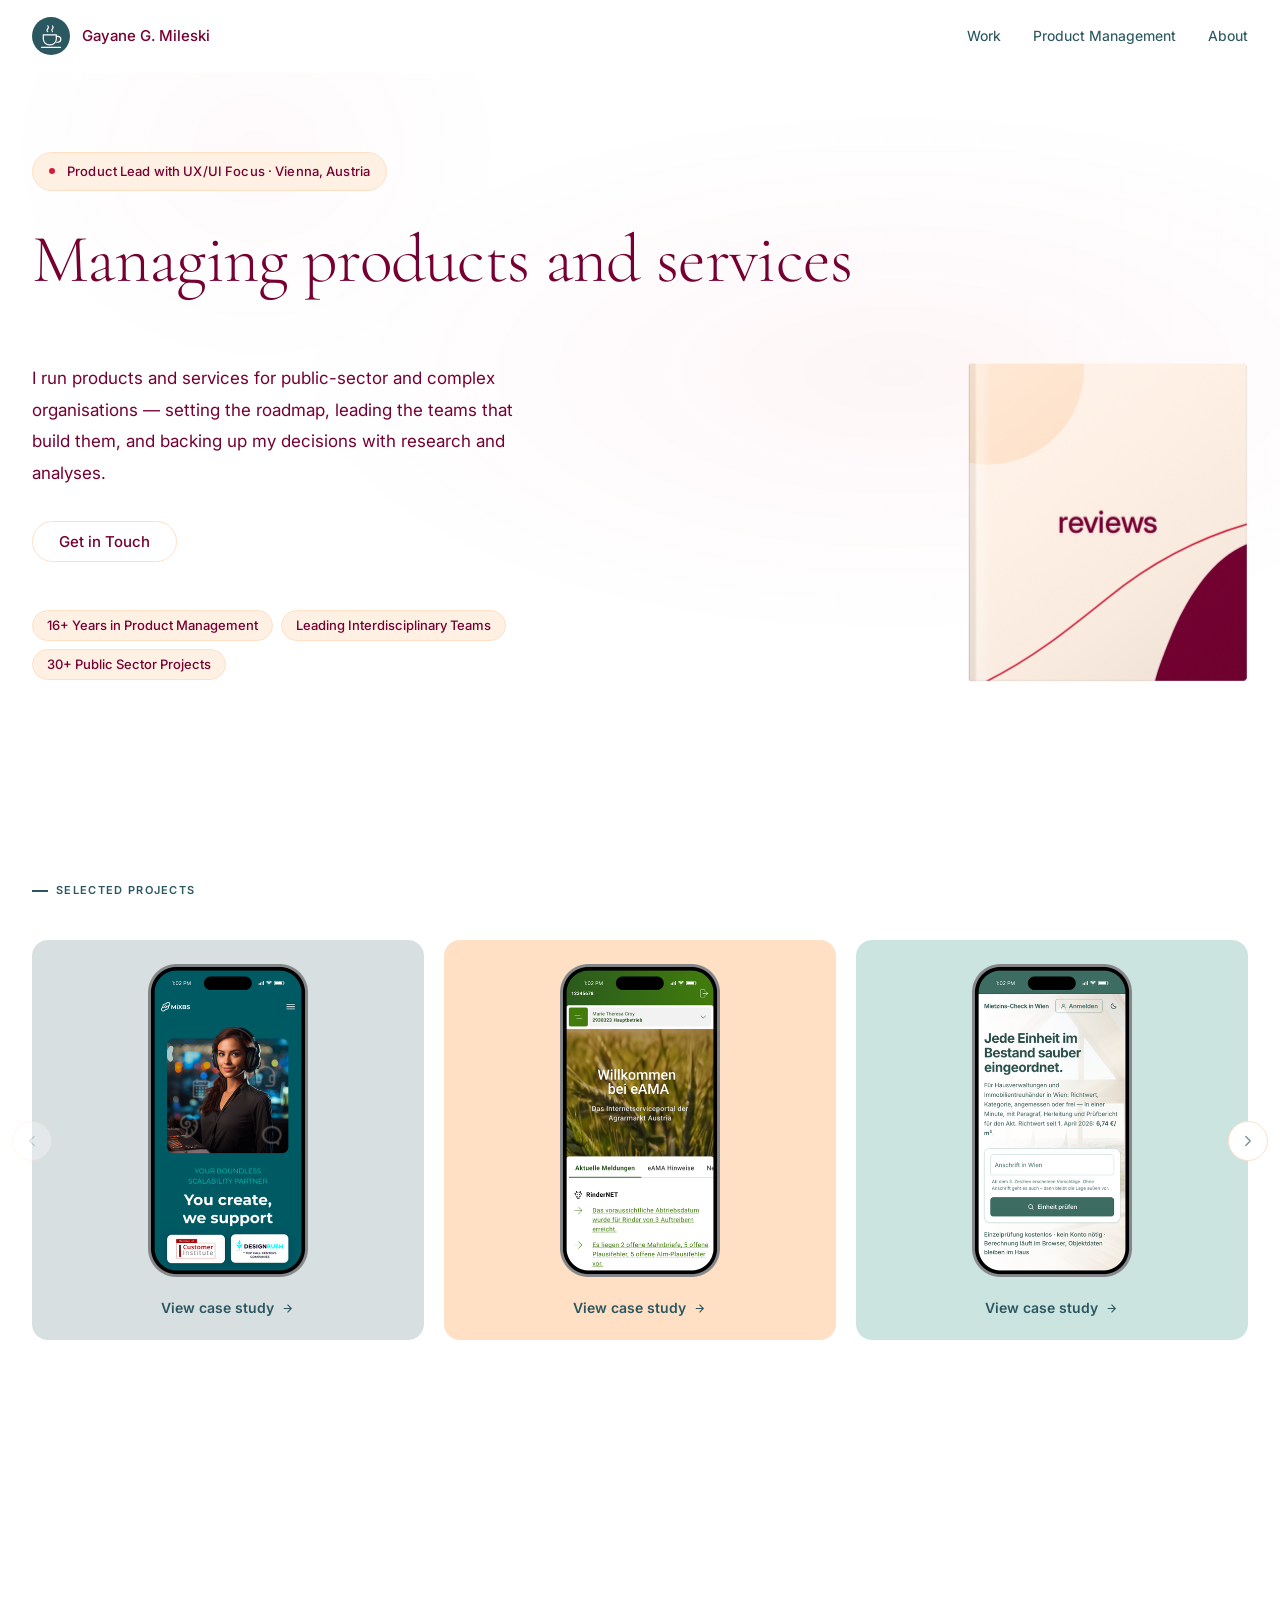
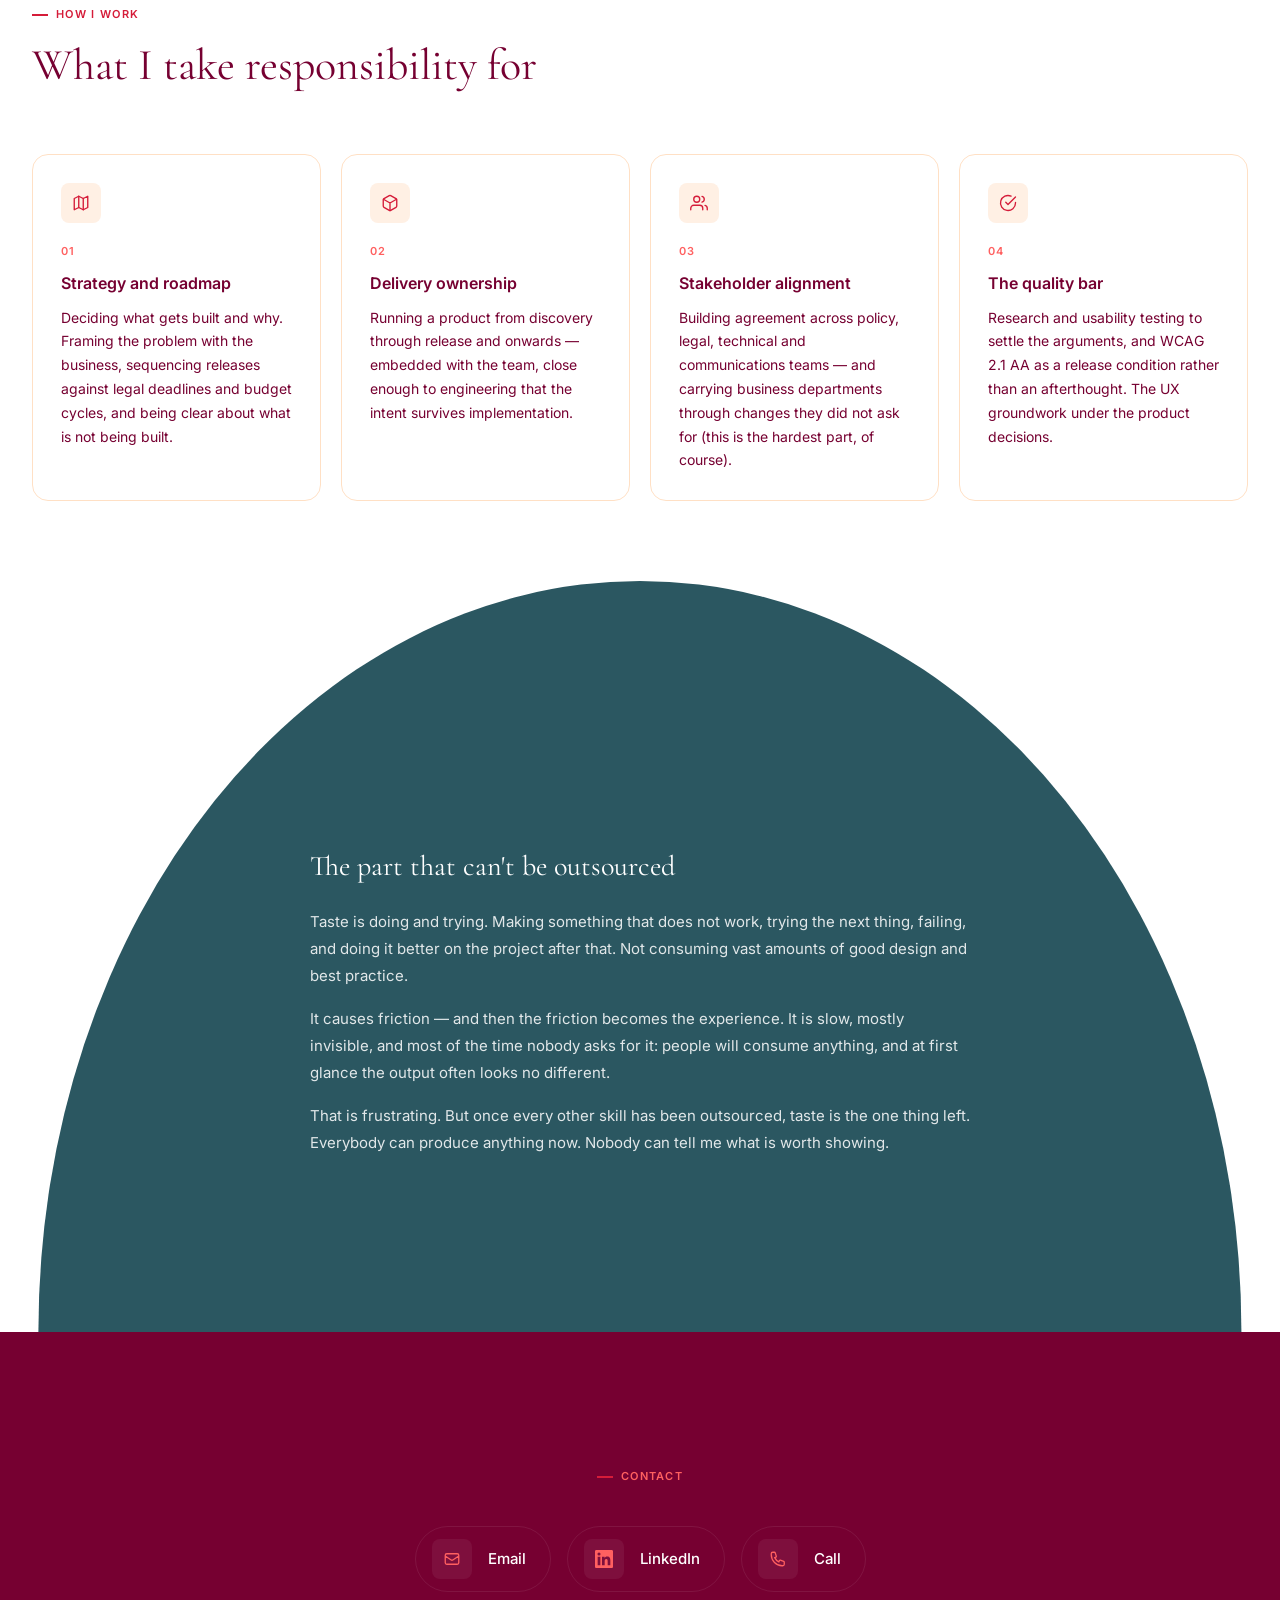
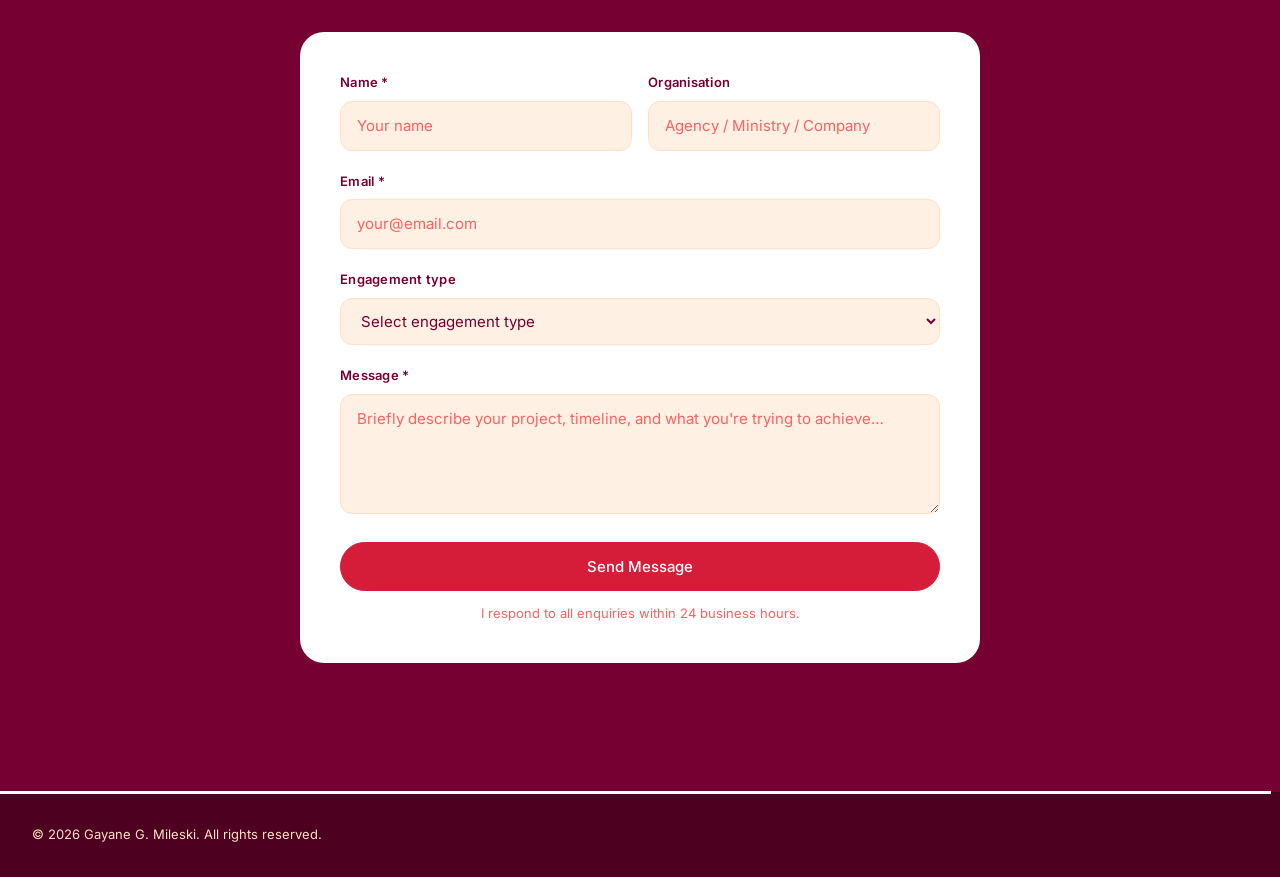
==== index.html @ 994b1739 "A dome for the coda, expansion panels on product management The teal block under the four practice c" ====
<!DOCTYPE html>
<html lang="en">
<head>
  <meta charset="UTF-8">
  <meta name="viewport" content="width=device-width, initial-scale=1.0">
  <meta name="description" content="Product Lead in Vienna — running products and services for public-sector and complex organisations, from strategy and roadmap through to release.">
  <meta name="theme-color" content="#D51C39">
  <title>Gayane G. Mileski — Product Lead</title>

  <!-- Open Graph -->
  <meta property="og:title" content="Gayane G. Mileski — Product Lead">
  <meta property="og:description" content="Leading products and services for the public sector and complex organisations — strategy, roadmap and delivery.">
  <meta property="og:type" content="website">

  <!-- Fonts -->
  <link rel="preconnect" href="https://fonts.googleapis.com">
  <link rel="preconnect" href="https://fonts.gstatic.com" crossorigin>
  <link href="https://fonts.googleapis.com/css2?family=Cormorant+Garamond:ital,wght@0,300;0,400;0,500;1,300;1,400&family=Inter:wght@300;400;500;600;700&display=swap" rel="stylesheet">

  <link rel="icon" type="image/svg+xml" href="favicon.svg">
  <link rel="stylesheet" href="css/styles.css">
</head>
<body>
  <a href="#main-content" class="skip-link">Skip to main content</a>

  <!-- =====================================================================
       NAVIGATION
  ====================================================================== -->
  <header class="site-header" id="top">
    <nav class="nav container" aria-label="Primary navigation">
      <a href="index.html" class="nav-brand" aria-label="Gayane G. Mileski — Home">
        <span class="nav-monogram" aria-hidden="true"><svg viewBox="0 0 64 64" fill="none"><circle cx="32" cy="32" r="32" fill="#2b5761"/> <g fill="none" stroke="#FFFFFF" stroke-width="2" stroke-linecap="round" stroke-linejoin="round"> <path d="M26.5 15c1.6 1.6 1.6 3.2 0 4.8s-1.6 3.2 0 4.8"/> <path d="M34.5 15c1.6 1.6 1.6 3.2 0 4.8s-1.6 3.2 0 4.8"/> <path d="M19 30h22v6.5A10.5 10.5 0 0 1 30.5 47h-1A10.5 10.5 0 0 1 19 36.5V30z"/> <path d="M41 32.5h2.5a5 5 0 0 1 0 10H41.6"/> <path d="M16 51h32"/> </g></svg></span>
        <span class="nav-name">Gayane G. Mileski</span>
      </a>

      <button class="nav-toggle" aria-expanded="false" aria-controls="nav-menu" aria-label="Open navigation">
        <span></span><span></span><span></span>
      </button>

      <ul class="nav-menu nav-menu--teal" id="nav-menu" role="list">
        <li><a href="work.html" class="nav-link">Work</a></li>
        <li><a href="product-management.html" class="nav-link">Product Management</a></li>
        <li><a href="about.html" class="nav-link">About</a></li>
      </ul>
    </nav>
  </header>

  <main id="main-content">

  <!-- =====================================================================
       HERO
  ====================================================================== -->

  <section class="hero" id="hero" aria-label="Introduction">
    <div class="container">
      <div class="hero-grid">

        <!-- Headline — spans the full width -->
        <div class="hero-head">
          <div class="hero-eyebrow" data-reveal>
            <span class="hero-eyebrow-dot" aria-hidden="true"></span>
            <span class="hero-eyebrow-text">Product Lead with UX/UI Focus<span class="hero-eyebrow-location"> · Vienna, Austria</span></span>
          </div>

          <h1 class="hero-title" data-reveal data-reveal-delay="1">
            Managing products and services
          </h1>
        </div>

        <!-- Text + chips, paired with the testimonials -->
        <div class="hero-content">
          <p class="hero-description" data-reveal data-reveal-delay="2">
            I run products and services for public-sector and complex organisations — setting the roadmap, leading the teams that build them, and backing up my decisions with research and analyses.
          </p>

          <div class="hero-actions" data-reveal data-reveal-delay="3">
            <a href="#contact" class="btn btn-outline">Get in Touch</a>
          </div>

          <div style="display:flex; flex-wrap:wrap; gap:var(--s-2); margin-top:var(--s-5);" data-reveal data-reveal-delay="4">
            <span style="padding:4px 14px; background:var(--gray-100); color:var(--gray-600); border-radius:var(--r-full); font-size:0.8125rem; font-weight:500; border:1px solid var(--gray-200);">16+ Years in Product Management</span>
            <span style="padding:4px 14px; background:var(--gray-100); color:var(--gray-600); border-radius:var(--r-full); font-size:0.8125rem; font-weight:500; border:1px solid var(--gray-200);">Leading Interdisciplinary Teams</span>
            <span style="padding:4px 14px; background:var(--gray-100); color:var(--gray-600); border-radius:var(--r-full); font-size:0.8125rem; font-weight:500; border:1px solid var(--gray-200);">30+ Public Sector Projects</span>
          </div>

        </div>

        <!-- Testimonials — framed beside the introduction -->
        <aside class="hero-quotes is-closed-front" data-reveal data-reveal-delay="3" aria-label="Client reviews" tabindex="0" role="button">
          <span class="hero-quotes-spine" aria-hidden="true"></span>
          <div class="carousel" data-carousel data-carousel-fade data-carousel-book>
            <div class="carousel-viewport">
              <div class="carousel-track">
              <figure class="hero-quote" data-carousel-label="H. Eder">
                <span class="hero-quote-head" aria-hidden="true">Reviews</span>
                <div class="hero-quote-cols">
                  <blockquote class="hero-quote-text">“The redesign of the MFA submission workflow had an immediate impact on our operations. Completion rates rose significantly and far fewer incomplete applications needed manual follow-up — freeing the team to focus on the genuinely complex cases.”</blockquote>
                  <figcaption class="hero-quote-by">
                  <span class="hero-quote-name">H. Eder</span>
                  <span class="hero-quote-org">AMA — Agrarmarkt Austria</span>
                </figcaption>
                </div>
              </figure>
              <figure class="hero-quote" data-carousel-label="T. Strehle">
                <span class="hero-quote-head" aria-hidden="true">Reviews</span>
                <div class="hero-quote-cols">
                  <blockquote class="hero-quote-text">“With your clear explanations you won over our business department remarkably quickly, diplomatically dispelling every concern and answering their questions with real competence — so the changes we had planned could then be implemented smoothly, without friction.”</blockquote>
                  <figcaption class="hero-quote-by">
                  <span class="hero-quote-name">T. Strehle</span>
                  <span class="hero-quote-org">AMA — Agrarmarkt Austria</span>
                </figcaption>
                </div>
              </figure>
              <figure class="hero-quote" data-carousel-label="F. Löscher">
                <span class="hero-quote-head" aria-hidden="true">Reviews</span>
                <div class="hero-quote-cols">
                  <blockquote class="hero-quote-text">“The redesign fundamentally changed the dynamic between our farmers and the portal. For the first time, we saw farmers completing the MFA independently who had relied on advisors for years. That's the measure we care about most.”</blockquote>
                  <figcaption class="hero-quote-by">
                  <span class="hero-quote-name">F. Löscher</span>
                  <span class="hero-quote-org">AMA — Core Services</span>
                </figcaption>
                </div>
              </figure>
              <figure class="hero-quote" data-carousel-label="D. Perner">
                <span class="hero-quote-head" aria-hidden="true">Reviews</span>
                <div class="hero-quote-cols">
                  <blockquote class="hero-quote-text">“It looks perfect. I'm thoroughly impressed by both the functionality and the intuitiveness of what was delivered — it works exactly as it should, and there is nothing at all standing in the way of going live. From my side, this is an unequivocal, wholehearted go-ahead.”</blockquote>
                  <figcaption class="hero-quote-by">
                  <span class="hero-quote-name">D. Perner</span>
                  <span class="hero-quote-org">AMA — Agrarmarkt Austria</span>
                </figcaption>
                </div>
              </figure>
              </div>
            </div>
            <div class="carousel-controls">
              <div class="carousel-dots" role="tablist" aria-label="Choose review"></div>
            </div>
          </div>
          <div class="book-cover book-cover--front" aria-hidden="true"><span class="book-cover-word">reviews</span></div>
          <div class="book-cover book-cover--back" aria-hidden="true"></div>
          <span class="book-block-edge" aria-hidden="true"></span>
        </aside>

      </div><!-- .hero-grid -->
    </div><!-- .container -->

  </section>


  <!-- =====================================================================
       SELECTED PROJECTS — the short version; the full set lives on work.html
  ====================================================================== -->
  <section class="section" id="mini-work" aria-labelledby="mini-work-heading">
    <div class="container">
      <header class="section-header" data-reveal>
        <h2 class="section-label section-label--heading" id="mini-work-heading">Selected Projects</h2>
      </header>

      <div class="proj-rail" data-proj-rail data-reveal>
        <button class="proj-nav proj-nav--prev" type="button" aria-label="Previous projects">
          <svg viewBox="0 0 24 24" fill="none" stroke="currentColor" stroke-width="1.8" stroke-linecap="round" stroke-linejoin="round" aria-hidden="true"><path d="M15 18l-6-6 6-6"/></svg>
        </button>
        <div class="proj-track" tabindex="0" role="group" aria-label="Selected projects">
          <a href="case-studies/mixbs.html" class="proj-card" style="--proj-bg:#D7DFE1;" aria-label="MiXBS — BayCX Intelligence Platform — view case study">
            <span class="proj-shot"><img src="images/projects/mixbs.png" alt="MiXBS site on a phone" loading="lazy"></span>
            <span class="proj-cta">View case study <svg width="13" height="13" fill="none" stroke="currentColor" stroke-width="2" viewBox="0 0 24 24" aria-hidden="true"><path d="M5 12h14M12 5l7 7-7 7"/></svg></span>
          </a>
          <a href="case-studies/eama.html" class="proj-card" style="--proj-bg:#FFE0C5;" aria-label="eAMA.at — Farmer Services Portal — view case study">
            <span class="proj-shot"><img src="images/projects/eama.png" alt="eAMA portal on a phone" loading="lazy"></span>
            <span class="proj-cta">View case study <svg width="13" height="13" fill="none" stroke="currentColor" stroke-width="2" viewBox="0 0 24 24" aria-hidden="true"><path d="M5 12h14M12 5l7 7-7 7"/></svg></span>
          </a>
          <a href="case-studies/wien-miete.html" class="proj-card" style="--proj-bg:#CCE4E0;" aria-label="Mietzins-Check — Every Unit, Cleanly Classified — view case study">
            <span class="proj-shot"><img src="images/projects/wien-miete.png" alt="Mietzins-Check on a phone" loading="lazy"></span>
            <span class="proj-cta">View case study <svg width="13" height="13" fill="none" stroke="currentColor" stroke-width="2" viewBox="0 0 24 24" aria-hidden="true"><path d="M5 12h14M12 5l7 7-7 7"/></svg></span>
          </a>
          <a href="case-studies/ama-foto.html" class="proj-card" style="--proj-bg:#D6DED4;" aria-label="AMA Foto App — Agricultural Documentation — view case study">
            <span class="proj-shot"><img src="images/projects/ama-foto.png" alt="AMA Foto task list on a phone" loading="lazy"></span>
            <span class="proj-cta">View case study <svg width="13" height="13" fill="none" stroke="currentColor" stroke-width="2" viewBox="0 0 24 24" aria-hidden="true"><path d="M5 12h14M12 5l7 7-7 7"/></svg></span>
          </a>
          <a href="case-studies/rindernet.html" class="proj-card" style="--proj-bg:#E3E3E3;" aria-label="Rindernet Meldeapp — Livestock Registration — view case study">
            <span class="proj-shot"><img src="images/projects/rindernet.png" alt="Rindernet herd record on a phone" loading="lazy"></span>
            <span class="proj-cta">View case study <svg width="13" height="13" fill="none" stroke="currentColor" stroke-width="2" viewBox="0 0 24 24" aria-hidden="true"><path d="M5 12h14M12 5l7 7-7 7"/></svg></span>
          </a>
        </div>
        <button class="proj-nav proj-nav--next" type="button" aria-label="More projects">
          <svg viewBox="0 0 24 24" fill="none" stroke="currentColor" stroke-width="1.8" stroke-linecap="round" stroke-linejoin="round" aria-hidden="true"><path d="M9 6l6 6-6 6"/></svg>
        </button>
      </div>



    </div>
  </section>


  <!-- =====================================================================
       PRACTICE — what the role actually covers
  ====================================================================== -->
  <section class="section" id="practice" aria-labelledby="practice-heading">
    <div class="container">
      <header class="section-header" data-reveal>
        <span class="section-label">How I Work</span>
        <h2 class="section-title" id="practice-heading">
          What I take responsibility for
        </h2>
      </header>

      <div class="expertise-grid" data-reveal data-reveal-delay="2">

        <article class="expertise-card">
          <div class="expertise-card-icon" aria-hidden="true">
            <svg width="18" height="18" fill="none" stroke="currentColor" stroke-width="1.8" stroke-linecap="round" stroke-linejoin="round" viewBox="0 0 24 24"><path d="M3 6l6-3 6 3 6-3v15l-6 3-6-3-6 3V6z"/><path d="M9 3v15M15 6v15"/></svg>
          </div>
          <div class="expertise-card-num">01</div>
          <h3 class="expertise-card-title">Strategy and roadmap</h3>
          <p class="expertise-card-desc">Deciding what gets built and why. Framing the problem with the business, sequencing releases against legal deadlines and budget cycles, and being clear about what is not being built.</p>
        </article>

        <article class="expertise-card">
          <div class="expertise-card-icon" aria-hidden="true">
            <svg width="18" height="18" fill="none" stroke="currentColor" stroke-width="1.8" stroke-linecap="round" stroke-linejoin="round" viewBox="0 0 24 24"><path d="M21 16V8a2 2 0 0 0-1-1.73l-7-4a2 2 0 0 0-2 0l-7 4A2 2 0 0 0 3 8v8a2 2 0 0 0 1 1.73l7 4a2 2 0 0 0 2 0l7-4A2 2 0 0 0 21 16z"/><path d="M3.27 6.96 12 12.01l8.73-5.05M12 22.08V12"/></svg>
          </div>
          <div class="expertise-card-num">02</div>
          <h3 class="expertise-card-title">Delivery ownership</h3>
          <p class="expertise-card-desc">Running a product from discovery through release and onwards — embedded with the team, close enough to engineering that the intent survives implementation.</p>
        </article>

        <article class="expertise-card">
          <div class="expertise-card-icon" aria-hidden="true">
            <svg width="18" height="18" fill="none" stroke="currentColor" stroke-width="1.8" stroke-linecap="round" stroke-linejoin="round" viewBox="0 0 24 24"><path d="M17 21v-2a4 4 0 0 0-4-4H5a4 4 0 0 0-4 4v2"/><circle cx="9" cy="7" r="4"/><path d="M23 21v-2a4 4 0 0 0-3-3.87M16 3.13a4 4 0 0 1 0 7.75"/></svg>
          </div>
          <div class="expertise-card-num">03</div>
          <h3 class="expertise-card-title">Stakeholder alignment</h3>
          <p class="expertise-card-desc">Building agreement across policy, legal, technical and communications teams — and carrying business departments through changes they did not ask for (this is the hardest part, of course).</p>
        </article>

        <article class="expertise-card">
          <div class="expertise-card-icon" aria-hidden="true">
            <svg width="18" height="18" fill="none" stroke="currentColor" stroke-width="1.8" stroke-linecap="round" stroke-linejoin="round" viewBox="0 0 24 24"><path d="M22 11.08V12a10 10 0 1 1-5.93-9.14"/><path d="M22 4 12 14.01l-3-3"/></svg>
          </div>
          <div class="expertise-card-num">04</div>
          <h3 class="expertise-card-title">The quality bar</h3>
          <p class="expertise-card-desc">Research and usability testing to settle the arguments, and WCAG 2.1 AA as a release condition rather than an afterthought. The UX groundwork under the product decisions.</p>
        </article>

      </div>

        <div class="practice-coda" data-reveal data-reveal-delay="3">
          <div class="practice-coda-inner">
            <h3 class="practice-coda-title">The part that can't be outsourced</h3>
            <div class="practice-coda-body">
              <p>Taste is doing and trying. Making something that does not work, trying the next thing, failing, and doing it better on the project after that. Not consuming vast amounts of good design and best practice.</p>
              <p>It causes friction — and then the friction becomes the experience. It is slow, mostly invisible, and most of the time nobody asks for it: people will consume anything, and at first glance the output often looks no different.</p>
              <p>That is frustrating. But once every other skill has been outsourced, taste is the one thing left. Everybody can produce anything now. Nobody can tell me what is worth showing.</p>
            </div>
          </div>
        </div>
    </div>
  </section>


  <!-- =====================================================================
       CONTACT
  ====================================================================== -->
  <section class="section section--dark" id="contact" aria-label="Contact">
    <div class="container">
      <div class="contact-stack">

        <div class="contact-info contact-info--centered" data-reveal>
          <span class="section-label" style="color:var(--teal-400);">Contact</span>
          <nav class="contact-links" aria-label="Contact links">
            <a href="mailto:gayane.mileski@gmail.com" class="contact-link-item">
              <span class="contact-link-icon" aria-hidden="true">
                <svg width="18" height="18" fill="none" stroke="currentColor" stroke-width="1.75" viewBox="0 0 24 24"><path d="M3 8l7.89 5.26a2 2 0 002.22 0L21 8M5 19h14a2 2 0 002-2V7a2 2 0 00-2-2H5a2 2 0 00-2 2v10a2 2 0 002 2z"/></svg>
              </span>
              <span class="contact-link-text"><span class="contact-link-value">Email</span></span>
            </a>
            <a href="https://www.linkedin.com/in/gayane-g-mileski/" class="contact-link-item" target="_blank" rel="noopener noreferrer">
              <span class="contact-link-icon" aria-hidden="true">
                <svg width="18" height="18" fill="currentColor" viewBox="0 0 24 24"><path d="M20.447 20.452h-3.554v-5.569c0-1.328-.027-3.037-1.852-3.037-1.853 0-2.136 1.445-2.136 2.939v5.667H9.351V9h3.414v1.561h.046c.477-.9 1.637-1.85 3.37-1.85 3.601 0 4.267 2.37 4.267 5.455v6.286zM5.337 7.433a2.062 2.062 0 01-2.063-2.065 2.064 2.064 0 112.063 2.065zm1.782 13.019H3.555V9h3.564v11.452zM22.225 0H1.771C.792 0 0 .774 0 1.729v20.542C0 23.227.792 24 1.771 24h20.451C23.2 24 24 23.227 24 22.271V1.729C24 .774 23.2 0 22.222 0h.003z"/></svg>
              </span>
              <span class="contact-link-text"><span class="contact-link-value">LinkedIn</span></span>
            </a>
            <a href="tel:+436602308530" class="contact-link-item">
              <span class="contact-link-icon" aria-hidden="true">
                <svg width="18" height="18" fill="none" stroke="currentColor" stroke-width="1.75" viewBox="0 0 24 24"><path d="M3 5a2 2 0 012-2h2.28a1 1 0 01.948.684l1.498 4.493a1 1 0 01-.502 1.21l-1.598.8a11.042 11.042 0 005.516 5.516l.8-1.598a1 1 0 011.21-.502l4.493 1.498a1 1 0 01.684.949V19a2 2 0 01-2 2h-1C9.716 21 3 14.284 3 6V5z"/></svg>
              </span>
              <span class="contact-link-text"><span class="contact-link-value">Call</span></span>
            </a>
          </nav>
        </div>

        <div class="contact-form-card" data-reveal data-reveal-delay="2">
          <form id="contact-form" novalidate aria-label="Contact form">
            <div class="form-row">
              <div class="form-group">
                <label class="form-label" for="form-name">Name <span aria-hidden="true">*</span></label>
                <input class="form-input" type="text" id="form-name" name="name" required autocomplete="name" placeholder="Your name">
              </div>
              <div class="form-group">
                <label class="form-label" for="form-org">Organisation</label>
                <input class="form-input" type="text" id="form-org" name="organisation" autocomplete="organization" placeholder="Agency / Ministry / Company">
              </div>
            </div>
            <div class="form-group">
              <label class="form-label" for="form-email">Email <span aria-hidden="true">*</span></label>
              <input class="form-input" type="email" id="form-email" name="email" required autocomplete="email" placeholder="your@email.com">
            </div>
            <div class="form-group">
              <label class="form-label" for="form-type">Engagement type</label>
              <select class="form-select" id="form-type" name="type">
                <option value="">Select engagement type</option>
                <option value="strategy">Product strategy &amp; roadmap</option>
                <option value="embedded">Interim / embedded product leadership</option>
                <option value="discovery">Discovery &amp; product definition</option>
                <option value="audit">UX / accessibility audit</option>
                <option value="system">Design system build</option>
                <option value="other">Other</option>
              </select>
            </div>
            <div class="form-group">
              <label class="form-label" for="form-message">Message <span aria-hidden="true">*</span></label>
              <textarea class="form-textarea" id="form-message" name="message" required placeholder="Briefly describe your project, timeline, and what you're trying to achieve…"></textarea>
            </div>
            <button type="submit" class="btn btn-teal" style="width:100%; justify-content:center; padding:1rem;">
              Send Message
            </button>
            <p class="form-note">I respond to all enquiries within 24 business hours.</p>
          </form>
          <div class="form-success" hidden style="text-align:center; padding: var(--s-10);">
            <div style="width:56px; height:56px; background:var(--teal-50); border-radius:50%; display:flex; align-items:center; justify-content:center; margin:0 auto var(--s-5);">
              <svg width="24" height="24" fill="none" stroke="var(--teal-700)" stroke-width="2" viewBox="0 0 24 24"><path d="M9 12l2 2 4-4m6 2a9 9 0 11-18 0 9 9 0 0118 0z"/></svg>
            </div>
            <h3 style="font-size:1.125rem; font-weight:600; color:var(--gray-900); margin-bottom:var(--s-3);">Message received</h3>
            <p style="font-size:0.9375rem; color:var(--gray-500);">Thank you for reaching out. I'll be in touch within 24 hours.</p>
          </div>
        </div>

      </div>
    </div>
  </section>


  </main><!-- #main-content -->


  <!-- =====================================================================
       FOOTER
  ====================================================================== -->
  <footer class="footer" role="contentinfo">
    <div class="container">

      <div class="footer-bottom">
        <p class="footer-copyright">© 2026 Gayane G. Mileski. All rights reserved.</p>
      </div>
    </div>
  </footer>

  <script src="js/main.js" defer></script>
</body>
</html>
---- css/styles.css ----
/* ==========================================================================
   PORTFOLIO — Senior UX/UI Design Lead
   Swiss-inspired editorial layout, government & enterprise sector
   ========================================================================== */

/* ==========================================================================
   1. CUSTOM PROPERTIES
   ========================================================================== */
:root {
  /* Colors */
  --white:     #FFFFFF;
  /* Brand palette (warm): cream → peach → coral → crimson → burgundy */
  --gray-50:   #FFF0E4;
  --gray-100:  #FFF0E4;
  --gray-200:  #FFE0C5;
  --gray-300:  #FFE0C5;
  --gray-400:  #FF6060;
  --gray-500:  #760031;
  --gray-600:  #760031;
  --gray-700:  #760031;
  --gray-800:  #760031;
  --gray-900:  #760031;

  --teal-50:   #FFF0E4;
  --teal-100:  #FFE0C5;
  --teal-300:  #FF6060;
  --teal-400:  #FF6060;
  --teal-500:  #D51C39;
  --teal-600:  #D51C39;
  --teal-700:  #D51C39;
  --teal-800:  #760031;
  --teal-900:  #760031;

  /* Semantic */
  --color-primary:    var(--gray-900);
  --color-accent:     var(--teal-700);
  --color-accent-mid: var(--teal-600);
  --color-text:       var(--gray-800);
  --color-muted:      var(--gray-500);
  --color-border:     var(--gray-200);
  --color-bg:         var(--white);
  --color-bg-alt:     var(--gray-50);

  /* Typography */
  --font-display: 'Cormorant Garamond', 'Georgia', serif;
  --font-body:    'Inter', -apple-system, BlinkMacSystemFont, 'Segoe UI', Helvetica, Arial, sans-serif;

  /* Spacing scale (4px base) */
  --s-1:  0.25rem;
  --s-2:  0.5rem;
  --s-3:  0.75rem;
  --s-4:  1rem;
  --s-5:  1.25rem;
  --s-6:  1.5rem;
  --s-7:  1.75rem;
  --s-8:  2rem;
  --s-10: 2.5rem;
  --s-12: 3rem;
  --s-16: 4rem;
  --s-20: 5rem;
  --s-24: 6rem;
  --s-32: 8rem;

  /* Layout */
  --container-max:     1280px;
  --container-pad:     2rem;
  --nav-height:        72px;

  /* Radius */
  --r-sm:  4px;
  --r-md:  8px;
  --r-lg:  12px;
  --r-xl:  16px;
  --r-2xl: 24px;
  --r-full: 9999px;

  /* Transitions */
  --t-fast:  150ms cubic-bezier(0.4, 0, 0.2, 1);
  --t-base:  250ms cubic-bezier(0.4, 0, 0.2, 1);
  --t-slow:  400ms cubic-bezier(0.4, 0, 0.2, 1);

  /* Shadows */
  --shadow-sm:  0 1px 2px 0 rgba(0,0,0,0.05);
  --shadow-md:  0 4px 16px 0 rgba(0,0,0,0.08);
  --shadow-lg:  0 12px 40px 0 rgba(0,0,0,0.12);
  --shadow-xl:  0 24px 64px 0 rgba(0,0,0,0.14);
}

/* Inside dark (burgundy) containers, muted-text tokens resolve to a
   light tint so secondary text stays legible on the dark background. */
.footer,
.contact-info,
.cs-section--dark,
.cs-hero {
  --gray-400: #FFE0C5;
  --gray-500: #FFE0C5;
  --gray-600: #FFE0C5;
}

/* The Product Management, About and Experience sections share a teal accent
   theme: a white background with the teal-family and dark-neutral tokens
   remapped in scope, so labels, headings, icons, tags, timeline markers and
   card numbers all resolve to teal without touching the global brand palette.
   (The task panel itself uses a deeper #2b5761 slate, set on its own classes.) */
#product-management,
#about,
#experience {
  background: var(--white);
  /* warm neutrals → teal-leaning neutrals (headings, body, borders, tints) */
  --gray-50:  #FFFFFF;
  --gray-100: #D7EEEA;
  --gray-200: #C2E5DF;
  --gray-400: #0D9488;
  --gray-500: #0F766E;
  --gray-600: #0F766E;
  --gray-700: #134E48;
  --gray-800: #134E48;
  --gray-900: #134E48;
  /* teal accents */
  --teal-50:  #E6F5F2;
  --teal-100: #D7EEEA;
  --teal-300: #2DD4BF;
  --teal-400: #2DD4BF;
  --teal-500: #0D9488;
  --teal-600: #0D9488;
  --teal-700: #0F766E;
  --teal-800: #134E48;
  --teal-900: #134E48;
  /* semantic tokens re-resolve in scope (they were substituted to the warm
     palette at :root, so the raw-token overrides above don't reach them) */
  --color-primary:    var(--gray-900);
  --color-accent:     var(--teal-700);
  --color-accent-mid: var(--teal-600);
  --color-text:       var(--gray-800);
  --color-muted:      var(--gray-500);
  --color-border:     var(--gray-200);
}

/* ==========================================================================
   2. RESET & BASE
   ========================================================================== */
*, *::before, *::after {
  box-sizing: border-box;
  margin: 0;
  padding: 0;
}

html {
  scroll-behavior: smooth;
  -webkit-text-size-adjust: 100%;
  text-rendering: optimizeLegibility;
}

body {
  font-family: var(--font-body);
  font-size: 1rem;
  line-height: 1.6;
  color: var(--color-text);
  background: var(--color-bg);
  -webkit-font-smoothing: antialiased;
  -moz-osx-font-smoothing: grayscale;
  overflow-x: hidden;
}

img, svg, video, picture { max-width: 100%; height: auto; display: block; }
a { color: inherit; text-decoration: none; }
ul, ol { list-style: none; }
button { cursor: pointer; border: none; background: none; font: inherit; }
input, textarea, select { font: inherit; }

:focus-visible {
  outline: 2px solid var(--color-accent);
  outline-offset: 3px;
  border-radius: var(--r-sm);
}

.skip-link {
  position: absolute;
  top: -100%;
  left: 1rem;
  z-index: 9999;
  padding: 0.5rem 1.25rem;
  background: var(--teal-800);
  color: var(--white);
  border-radius: var(--r-md);
  font-weight: 600;
  font-size: 0.875rem;
  transition: top var(--t-fast);
}
.skip-link:focus { top: 1rem; }

/* Floating "back to top" button (injected by main.js on every page) */
.to-top {
  position: fixed;
  bottom: clamp(16px, 3vw, 28px);
  right: clamp(16px, 3vw, 28px);
  z-index: 300;
  width: 48px;
  height: 48px;
  border-radius: 50%;
  display: grid;
  place-items: center;
  background: var(--gray-900);
  color: var(--white);
  box-shadow: 0 8px 24px -6px rgba(0,0,0,0.35);
  cursor: pointer;
  opacity: 0;
  transform: translateY(12px);
  pointer-events: none;
  transition: opacity var(--t-base), transform var(--t-base), box-shadow var(--t-base);
}
.to-top.visible { opacity: 1; transform: translateY(0); pointer-events: auto; }
.to-top:hover { transform: translateY(-2px); box-shadow: 0 12px 30px -6px rgba(0,0,0,0.45); }
.to-top svg { width: 20px; height: 20px; }
@media (prefers-reduced-motion: reduce) {
  .to-top { transition: opacity var(--t-base); transform: none; }
  .to-top.visible { transform: none; }
  .to-top:hover { transform: none; }
}

/* ==========================================================================
   3. LAYOUT
   ========================================================================== */
.container {
  max-width: var(--container-max);
  margin-inline: auto;
  padding-inline: var(--container-pad);
}

.section {
  padding-block: var(--s-32);
}

.section--dark {
  background: var(--gray-900);
  color: var(--white);
}

.section--tinted {
  background: var(--white);
}

.section--teal-edge {
  background: var(--white);
  position: relative;
}
.section--teal-edge::before {
  content: '';
  position: absolute;
  top: 0; left: 0; right: 0;
  height: 3px;
  background: linear-gradient(90deg, var(--teal-600), var(--teal-400));
}

/* Section header block */
.section-header {
  margin-bottom: var(--s-16);
}

.section-header--centered {
  text-align: center;
  max-width: 760px;
  margin-inline: auto;
  margin-bottom: var(--s-16);
}

.section-label {
  display: inline-flex;
  align-items: center;
  gap: var(--s-2);
  font-size: 0.6875rem;
  font-weight: 600;
  letter-spacing: 0.12em;
  text-transform: uppercase;
  color: var(--color-accent);
  margin-bottom: var(--s-4);
}
.section-label::before {
  content: '';
  display: block;
  width: 16px;
  height: 1.5px;
  background: var(--color-accent);
}

.section-title {
  font-family: var(--font-display);
  font-size: clamp(2rem, 3.5vw, 2.75rem);
  font-weight: 400;
  line-height: 1.15;
  color: var(--gray-900);
  margin-bottom: var(--s-5);
}
.section-title em {
  font-style: italic;
  color: var(--teal-700);
}
.section--dark .section-title { color: var(--white); }
.section--dark .section-title em { color: var(--teal-300); }

.section-description {
  font-size: 1.0625rem;
  line-height: 1.8;
  color: var(--color-muted);
  max-width: 600px;
}
.section--dark .section-description { color: var(--gray-400); }
/* a display-italic standfirst, matching the emphasis inside a section title */
.section-description--display {
  font-family: var(--font-display);
  font-size: clamp(1.5rem, 2.4vw, 2rem);
  font-style: italic;
  font-weight: 400;
  line-height: 1.2;
  color: var(--teal-700);
}

/* ==========================================================================
   4. NAVIGATION
   ========================================================================== */
.site-header {
  position: fixed;
  inset: 0 0 auto 0;
  z-index: 200;
  background: rgba(255, 255, 255, 0.96);
  backdrop-filter: blur(16px);
  -webkit-backdrop-filter: blur(16px);
  border-bottom: 1px solid transparent;
  transition: border-color var(--t-base), box-shadow var(--t-base);
}

.site-header.is-scrolled {
  border-bottom-color: var(--gray-200);
  box-shadow: 0 1px 0 var(--gray-100), 0 4px 16px rgba(0,0,0,0.04);
}

.nav {
  display: flex;
  align-items: center;
  justify-content: space-between;
  height: var(--nav-height);
  gap: var(--s-8);
}

.nav-brand {
  display: flex;
  align-items: center;
  gap: var(--s-3);
  flex-shrink: 0;
  text-decoration: none;
}

.nav-monogram {
  width: 38px;
  height: 38px;
  background: var(--gray-900);
  color: var(--white);
  display: grid;
  place-items: center;
  font-size: 0.8125rem;
  font-weight: 700;
  letter-spacing: 0.08em;
  border-radius: var(--r-sm);
  transition: background var(--t-fast);
}
.nav-brand:hover .nav-monogram { background: var(--teal-700); }

.nav-name {
  font-size: 0.9375rem;
  font-weight: 500;
  color: var(--gray-900);
}

.nav-menu {
  display: flex;
  align-items: center;
  gap: var(--s-8);
}

.nav-link {
  font-size: 0.875rem;
  font-weight: 450;
  color: var(--gray-600);
  position: relative;
  padding-bottom: 2px;
  transition: color var(--t-fast);
}
.nav-link::after {
  content: '';
  position: absolute;
  bottom: -2px; left: 0; right: 0;
  height: 1.5px;
  background: var(--teal-600);
  transform: scaleX(0);
  transform-origin: left;
  transition: transform var(--t-base);
}
.nav-link:hover { color: var(--gray-900); }
.nav-link:hover::after,
.nav-link.active::after { transform: scaleX(1); }
.nav-link.active { color: var(--gray-900); }

.nav-cta {
  padding: 0.5rem 1.25rem;
  background: var(--gray-900);
  color: var(--white);
  border-radius: var(--r-full);
  font-size: 0.875rem;
  font-weight: 500;
  transition: background var(--t-fast);
}
.nav-cta:hover { background: var(--teal-700); color: var(--white); }
.nav-cta::after { display: none; }

/* Icon buttons in the nav (contact = mail, linkedin) */
.nav-icon { display: grid; place-items: center; width: 40px; height: 40px; padding: 0; border-radius: 50%; }
.nav-icon svg { width: 20px; height: 20px; display: block; }
.nav-cta.nav-icon { background: var(--gray-900); color: var(--white); }
.nav-cta.nav-icon:hover { background: var(--teal-700); }
.nav-social { color: var(--gray-600); transition: color var(--t-fast), background var(--t-fast); }
.nav-social svg { width: 22px; height: 22px; }
.nav-social::after { display: none; }
.nav-social:hover { color: var(--gray-900); background: var(--gray-100); }

/* Homepage header — teal links (Work, About, LinkedIn, Contact) */
.nav-menu--teal .nav-link { color: #2b5761; }
.nav-menu--teal .nav-link:hover,
.nav-menu--teal .nav-link.active { color: #1d3d45; }
.nav-menu--teal .nav-link::after { background: #2b5761; }
.nav-menu--teal .nav-social { color: #2b5761; }
.nav-menu--teal .nav-social:hover { color: #1d3d45; background: #e3eef0; }
.nav-menu--teal .nav-cta.nav-icon { background: #2b5761; }
.nav-menu--teal .nav-cta.nav-icon:hover { background: #1d3d45; }

.nav-toggle {
  display: none;
  flex-direction: column;
  justify-content: center;
  gap: 5px;
  width: 36px;
  height: 36px;
  padding: 4px;
}
.nav-toggle span {
  display: block;
  width: 100%;
  height: 1.5px;
  background: var(--gray-900);
  transition: transform var(--t-base), opacity var(--t-base);
}
.nav-toggle[aria-expanded="true"] span:nth-child(1) { transform: translateY(6.5px) rotate(45deg); }
.nav-toggle[aria-expanded="true"] span:nth-child(2) { opacity: 0; transform: scaleX(0); }
.nav-toggle[aria-expanded="true"] span:nth-child(3) { transform: translateY(-6.5px) rotate(-45deg); }

/* ==========================================================================
   5. BUTTONS
   ========================================================================== */
.btn {
  display: inline-flex;
  align-items: center;
  gap: var(--s-2);
  padding: 0.75rem 1.625rem;
  font-size: 0.9375rem;
  font-weight: 500;
  line-height: 1;
  border-radius: var(--r-full);
  border: 1.5px solid transparent;
  transition: background var(--t-base), border-color var(--t-base), color var(--t-base), box-shadow var(--t-base);
  cursor: pointer;
  text-decoration: none;
  white-space: nowrap;
}

.btn-primary {
  background: var(--gray-900);
  color: var(--white);
  border-color: var(--gray-900);
}
.btn-primary:hover {
  background: var(--teal-700);
  border-color: var(--teal-700);
  box-shadow: 0 4px 16px rgba(213,28,57,0.25);
}

.btn-outline {
  background: transparent;
  color: var(--gray-900);
  border-color: var(--gray-300);
}
.btn-outline:hover {
  border-color: var(--gray-700);
  background: var(--gray-50);
}

.btn-teal {
  background: var(--teal-700);
  color: var(--white);
  border-color: var(--teal-700);
}
.btn-teal:hover {
  background: var(--teal-800);
  border-color: var(--teal-800);
  box-shadow: 0 4px 16px rgba(213,28,57,0.3);
}

.btn-ghost {
  background: transparent;
  color: var(--teal-700);
  border-color: transparent;
  padding-inline: 0;
}
.btn-ghost:hover { color: var(--teal-800); }

.btn svg { flex-shrink: 0; }

/* Arrow button variant */
.btn-arrow {
  display: inline-flex;
  align-items: center;
  gap: var(--s-3);
  font-size: 0.9375rem;
  font-weight: 500;
  color: var(--gray-900);
  transition: gap var(--t-base), color var(--t-fast);
}
.btn-arrow:hover { gap: var(--s-4); color: var(--teal-700); }
.btn-arrow .arrow-icon {
  width: 36px;
  height: 36px;
  border-radius: 50%;
  border: 1.5px solid var(--gray-300);
  display: grid;
  place-items: center;
  transition: border-color var(--t-fast), background var(--t-fast);
  flex-shrink: 0;
}
.btn-arrow:hover .arrow-icon {
  border-color: var(--teal-600);
  background: var(--teal-50);
}

/* ==========================================================================
   6. HERO SECTION
   ========================================================================== */
.hero {
  display: flex;
  align-items: center;
  padding-top: var(--nav-height);
  position: relative;
  overflow: hidden;
}

.hero::before {
  content: '';
  position: absolute;
  inset: 0;
  background:
    radial-gradient(ellipse 80% 60% at 70% 50%, rgba(213,28,57,0.04) 0%, transparent 60%),
    radial-gradient(ellipse 40% 60% at 20% 20%, rgba(213,28,57,0.025) 0%, transparent 50%);
  pointer-events: none;
}

.hero > .container { width: 100%; }

.hero-grid {
  display: grid;
  grid-template-columns: 1fr;
  gap: var(--s-16);
  align-items: center;
  padding-block: var(--s-20) var(--s-16);
}

.hero-eyebrow {
  display: inline-flex;
  align-items: center;
  gap: var(--s-3);
  padding: var(--s-2) var(--s-4);
  background: var(--teal-50);
  border: 1px solid var(--teal-100);
  border-radius: var(--r-full);
  font-size: 0.8125rem;
  font-weight: 500;
  color: var(--teal-800);
  letter-spacing: 0.01em;
  margin-bottom: var(--s-8);
}
.hero-eyebrow-dot {
  width: 6px;
  height: 6px;
  border-radius: 50%;
  background: var(--teal-500);
  animation: pulse-dot 2.5s ease-in-out infinite;
}
@keyframes pulse-dot {
  0%, 100% { opacity: 1; transform: scale(1); }
  50% { opacity: 0.5; transform: scale(0.7); }
}

.hero-title {
  font-family: var(--font-display);
  font-size: clamp(2.75rem, 5.5vw, 4.25rem);
  font-weight: 300;
  line-height: 1.1;
  letter-spacing: -0.01em;
  color: var(--gray-900);
  margin-bottom: var(--s-6);
}
.hero-title em {
  font-style: italic;
  color: var(--teal-700);
}

.hero-description {
  font-size: 1.0625rem;
  line-height: 1.85;
  color: var(--gray-500);
  max-width: 520px;
  margin-bottom: var(--s-8);
}

.hero-divider {
  width: 48px;
  height: 1px;
  background: var(--gray-300);
  margin-block: var(--s-6);
}

.hero-actions {
  display: flex;
  align-items: center;
  gap: var(--s-4);
  flex-wrap: wrap;
  margin-bottom: var(--s-12);
}

.hero-clients-block {
  border-top: 1px solid var(--gray-200);
  padding-top: var(--s-8);
}

.hero-clients-label {
  font-size: 0.75rem;
  font-weight: 600;
  letter-spacing: 0.1em;
  text-transform: uppercase;
  color: var(--gray-400);
  margin-bottom: var(--s-5);
}

.hero-clients-list {
  display: flex;
  align-items: center;
  gap: var(--s-8);
  flex-wrap: wrap;
}

.client-name {
  font-size: 0.875rem;
  font-weight: 600;
  color: var(--gray-400);
  letter-spacing: 0.04em;
  transition: color var(--t-fast);
}
.client-name:hover { color: var(--gray-700); }

/* Hero Visual */
.hero-visual {
  display: flex;
  justify-content: flex-end;
  align-items: center;
  position: relative;
}

.hero-portrait-wrapper {
  position: relative;
  width: 100%;
  max-width: 460px;
}

.hero-portrait-frame {
  position: relative;
  aspect-ratio: 4/5;
  border-radius: var(--r-2xl);
  overflow: hidden;
  background: linear-gradient(145deg, var(--gray-100) 0%, var(--gray-200) 100%);
}

.hero-portrait-inner {
  position: absolute;
  inset: 0;
  display: flex;
  flex-direction: column;
  align-items: center;
  justify-content: center;
  gap: var(--s-4);
}

.portrait-monogram {
  font-family: var(--font-display);
  font-size: 5rem;
  font-weight: 300;
  color: var(--gray-400);
  letter-spacing: 0.1em;
  line-height: 1;
}

.portrait-hint {
  font-size: 0.75rem;
  color: var(--gray-400);
  letter-spacing: 0.06em;
  text-transform: uppercase;
}

/* Decorative grid dots */
.hero-dots {
  position: absolute;
  top: -20px;
  right: -20px;
  width: 120px;
  height: 160px;
  background-image: radial-gradient(circle, var(--teal-600) 1px, transparent 1px);
  background-size: 14px 14px;
  opacity: 0.2;
  pointer-events: none;
}

.hero-dots-bottom {
  position: absolute;
  bottom: -20px;
  left: -20px;
  width: 80px;
  height: 100px;
  background-image: radial-gradient(circle, var(--gray-400) 1px, transparent 1px);
  background-size: 14px 14px;
  opacity: 0.25;
  pointer-events: none;
}

/* Hero stats floating card */
.hero-stats-card {
  position: absolute;
  top: auto;
  bottom: 13%;
  right: -28px;
  transform: none;
  background: var(--white);
  border-radius: var(--r-xl);
  padding: var(--s-6) var(--s-6);
  box-shadow: var(--shadow-xl);
  display: grid;
  grid-template-columns: 1fr;
  gap: var(--s-5);
  min-width: 150px;
  border: 1px solid var(--gray-100);
}

.hero-stat-item {
  text-align: center;
}
.hero-stat-number {
  display: block;
  font-size: 1.625rem;
  font-weight: 700;
  color: var(--gray-900);
  line-height: 1;
  margin-bottom: var(--s-1);
}
.hero-stat-label {
  display: block;
  font-size: 0.6875rem;
  color: var(--gray-500);
  letter-spacing: 0.04em;
  line-height: 1.4;
}

/* Scroll indicator */
.scroll-indicator {
  position: absolute;
  bottom: var(--s-8);
  left: 50%;
  transform: translateX(-50%);
  display: flex;
  flex-direction: column;
  align-items: center;
  gap: var(--s-2);
  font-size: 0.6875rem;
  letter-spacing: 0.1em;
  text-transform: uppercase;
  color: var(--gray-400);
  animation: scroll-bounce 2s ease-in-out infinite;
}
.scroll-indicator-line {
  width: 1px;
  height: 40px;
  background: linear-gradient(to bottom, var(--gray-300), transparent);
}
@keyframes scroll-bounce {
  0%, 100% { transform: translateX(-50%) translateY(0); }
  50% { transform: translateX(-50%) translateY(6px); }
}

/* ==========================================================================
   7. EXPERTISE SECTION
   ========================================================================== */
.expertise-grid {
  display: grid;
  grid-template-columns: repeat(auto-fill, minmax(240px, 1fr));
  gap: var(--s-5);
}

.expertise-card {
  padding: var(--s-7);
  background: var(--white);
  border: 1px solid var(--gray-200);
  border-radius: var(--r-xl);
  transition: border-color var(--t-base), box-shadow var(--t-base), transform var(--t-base);
  cursor: default;
}
.expertise-card:hover {
  border-color: var(--teal-300);
  box-shadow: var(--shadow-md), 0 0 0 1px var(--teal-100) inset;
}

.expertise-card-icon {
  width: 40px;
  height: 40px;
  display: grid;
  place-items: center;
  background: var(--teal-50);
  border-radius: var(--r-md);
  color: var(--teal-700);
  margin-bottom: var(--s-5);
  transition: background var(--t-fast);
}
.expertise-card:hover .expertise-card-icon {
  background: var(--teal-100);
}

.expertise-card-num {
  font-size: 0.6875rem;
  font-weight: 600;
  letter-spacing: 0.08em;
  color: var(--gray-400);
  margin-bottom: var(--s-3);
}

.expertise-card-title {
  font-size: 1rem;
  font-weight: 600;
  color: var(--gray-900);
  margin-bottom: var(--s-3);
  line-height: 1.3;
}

.expertise-card-desc {
  font-size: 0.875rem;
  line-height: 1.7;
  color: var(--gray-500);
}

/* ==========================================================================
   8. WORK / CASE STUDY CARDS
   ========================================================================== */
.work-grid {
  display: grid;
  gap: var(--s-8);
}

.work-card {
  display: grid;
  grid-template-columns: 1fr 1fr;
  gap: 0;
  border-radius: var(--r-2xl);
  overflow: hidden;
  background: var(--gray-50);
  border: 1px solid var(--gray-200);
  text-decoration: none;
  color: inherit;
}

.work-card--reversed {
  direction: rtl;
}

/* Per-project card colours — two light shades from the project's palette */
.work-card--foto   { background: #E5EAE4; border-color: #C7D2C4; }
.work-card--rinder { background: #EDEDED; border-color: #D9D9D9; }
.work-card--mixbs  { background: #E6EBEC; border-color: #C8D3D6; }
.work-card--wien   { background: #E4F1EF; border-color: #B4D6D1; }

/* Placeholder visual — stands in until real screenshots are supplied */
.shot-placeholder {
  display: flex;
  flex-direction: column;
  align-items: center;
  justify-content: center;
  gap: var(--s-4);
  width: 100%;
  height: 100%;
  padding: var(--s-8);
  color: #00726A;
}
.shot-placeholder-frame {
  display: grid;
  place-items: center;
  width: min(180px, 42%);
  aspect-ratio: 9 / 16;
  border: 2px dashed #7ABAB4;
  border-radius: 18px;
  background: rgba(255, 255, 255, 0.45);
}
.shot-placeholder-frames { display: flex; gap: var(--s-5); justify-content: center; width: 100%; }
.shot-placeholder-frame svg { width: 30px; height: 30px; opacity: 0.6; }
.shot-placeholder-note {
  font-size: 0.75rem;
  font-weight: 600;
  letter-spacing: 0.08em;
  text-transform: uppercase;
}
.work-card--reversed > * {
  direction: ltr;
}

.work-card-visual {
  position: relative;
  min-height: 420px;
  overflow: hidden;
  background: var(--gray-200);
}

.work-card-content {
  padding: var(--s-12) var(--s-10);
  display: flex;
  flex-direction: column;
  justify-content: center;
}

.work-card-tags {
  display: flex;
  flex-wrap: wrap;
  gap: var(--s-2);
  margin-bottom: var(--s-6);
}

.tag {
  padding: var(--s-1) var(--s-3);
  border-radius: var(--r-full);
  font-size: 0.6875rem;
  font-weight: 600;
  letter-spacing: 0.05em;
  text-transform: uppercase;
  background: var(--gray-100);
  color: var(--gray-600);
  border: 1px solid var(--gray-200);
}

.tag--teal {
  background: var(--teal-50);
  color: var(--teal-800);
  border-color: var(--teal-100);
}

/* "Under NDA" confidentiality chip */
.tag--nda {
  display: inline-flex;
  align-items: center;
  gap: 5px;
  background: transparent;
  color: var(--gray-500);
  border: 1px dashed var(--gray-300);
}
.tag--nda svg { width: 11px; height: 11px; flex-shrink: 0; }

.work-card-title {
  font-family: var(--font-display);
  font-size: clamp(1.5rem, 2.5vw, 2rem);
  font-weight: 400;
  line-height: 1.2;
  color: var(--gray-900);
  margin-bottom: var(--s-4);
}

.work-card-desc {
  font-size: 0.9375rem;
  line-height: 1.75;
  color: var(--gray-500);
  margin-bottom: var(--s-8);
}

.work-card-meta {
  display: grid;
  grid-template-columns: repeat(3, 1fr);
  gap: var(--s-4);
  padding: var(--s-5) 0;
  border-top: 1px solid var(--gray-200);
  margin-bottom: var(--s-8);
}

.work-meta-item {}
.work-meta-value {
  font-size: 1.25rem;
  font-weight: 700;
  color: var(--teal-700);
  line-height: 1;
  margin-bottom: var(--s-1);
}
.work-meta-label {
  font-size: 0.6875rem;
  color: var(--gray-500);
  letter-spacing: 0.04em;
}

/* Mockup screen components */
.mockup-wrapper {
  position: absolute;
  inset: 0;
  display: flex;
  align-items: center;
  justify-content: center;
  padding: var(--s-6);
}

.screen-browser {
  width: 100%;
  max-width: 380px;
  border-radius: var(--r-xl);
  overflow: hidden;
  box-shadow: var(--shadow-xl);
  border: 1px solid var(--gray-200);
}

.screen-browser-chrome {
  background: var(--gray-100);
  padding: 10px 12px;
  display: flex;
  align-items: center;
  gap: 10px;
  border-bottom: 1px solid var(--gray-200);
}
.browser-dots { display: flex; gap: 5px; }
.browser-dot {
  width: 9px; height: 9px;
  border-radius: 50%;
  background: var(--gray-300);
}
.browser-url {
  flex: 1;
  background: var(--white);
  border-radius: var(--r-sm);
  padding: 3px 10px;
  font-size: 10px;
  color: var(--gray-500);
  font-family: 'JetBrains Mono', monospace;
  white-space: nowrap;
  overflow: hidden;
  text-overflow: ellipsis;
}

.screen-body {
  background: var(--white);
  padding: 16px;
  min-height: 220px;
}

/* UI simulation elements */
.sim-nav {
  display: flex;
  align-items: center;
  justify-content: space-between;
  padding-bottom: 12px;
  border-bottom: 1px solid var(--gray-100);
  margin-bottom: 14px;
}
.sim-nav-logo {
  width: 72px; height: 18px;
  background: var(--gray-900);
  border-radius: 3px;
}
.sim-nav-links {
  display: flex; gap: 10px;
}
.sim-nav-link {
  width: 36px; height: 8px;
  background: var(--gray-200);
  border-radius: 2px;
}

.sim-hero {
  padding: 12px 0;
  margin-bottom: 14px;
}
.sim-headline {
  height: 18px; width: 75%;
  background: var(--gray-800);
  border-radius: 3px;
  margin-bottom: 8px;
}
.sim-headline-sub {
  height: 14px; width: 55%;
  background: var(--gray-300);
  border-radius: 3px;
  margin-bottom: 14px;
}
.sim-cta-row { display: flex; gap: 8px; }
.sim-cta {
  height: 30px; width: 90px;
  border-radius: 15px;
  background: var(--teal-700);
}
.sim-cta-outline {
  height: 30px; width: 90px;
  border-radius: 15px;
  background: transparent;
  border: 1.5px solid var(--gray-300);
}

.sim-cards {
  display: grid;
  grid-template-columns: 1fr 1fr 1fr;
  gap: 8px;
}
.sim-card {
  background: var(--gray-50);
  border: 1px solid var(--gray-200);
  border-radius: var(--r-md);
  padding: 10px;
}
.sim-card-icon {
  width: 24px; height: 24px;
  border-radius: var(--r-sm);
  background: var(--teal-100);
  margin-bottom: 8px;
}
.sim-card-line {
  height: 7px;
  background: var(--gray-200);
  border-radius: 2px;
  margin-bottom: 5px;
}
.sim-card-line:last-child { width: 60%; }

/* Mobile screen mockup */
.screen-mobile {
  width: 200px;
  border-radius: var(--r-2xl);
  overflow: hidden;
  box-shadow: var(--shadow-xl);
  border: 8px solid var(--gray-900);
  background: var(--white);
}
.screen-mobile-notch {
  background: var(--gray-900);
  height: 20px;
  display: flex;
  align-items: center;
  justify-content: center;
}
.notch-hole {
  width: 48px; height: 10px;
  background: #760031;
  border-radius: 5px;
}
.screen-mobile-body {
  padding: 12px;
  min-height: 340px;
}

/* Mobile UI simulation */
.sim-mobile-header {
  display: flex;
  align-items: center;
  justify-content: space-between;
  margin-bottom: 14px;
  padding-bottom: 10px;
  border-bottom: 1px solid var(--gray-100);
}
.sim-mobile-back { width: 20px; height: 20px; border-radius: 50%; background: var(--gray-100); }
.sim-mobile-title { width: 80px; height: 11px; background: var(--gray-900); border-radius: 2px; }
.sim-mobile-icon { width: 20px; height: 20px; border-radius: var(--r-sm); background: var(--teal-100); }

.sim-mobile-card {
  background: var(--gray-50);
  border-radius: var(--r-lg);
  padding: 12px;
  margin-bottom: 8px;
  border: 1px solid var(--gray-200);
}
.sim-stat-large {
  height: 28px; width: 60px;
  background: var(--teal-700);
  border-radius: 4px;
  margin-bottom: 6px;
}
.sim-stat-label {
  height: 8px; width: 80px;
  background: var(--gray-200);
  border-radius: 2px;
}
.sim-list-item {
  display: flex;
  align-items: center;
  gap: 10px;
  padding: 8px 0;
  border-bottom: 1px solid var(--gray-100);
}
.sim-list-avatar {
  width: 28px; height: 28px;
  border-radius: 50%;
  background: var(--gray-200);
  flex-shrink: 0;
}
.sim-list-text { flex: 1; }
.sim-list-line { height: 7px; background: var(--gray-200); border-radius: 2px; margin-bottom: 4px; }
.sim-list-line-short { height: 6px; width: 60%; background: var(--gray-100); border-radius: 2px; }
.sim-list-badge {
  padding: 3px 8px;
  border-radius: var(--r-full);
  background: var(--teal-100);
  font-size: 8px;
  color: var(--teal-800);
  font-weight: 600;
  white-space: nowrap;
}

/* ==========================================================================
   9. PROCESS SECTION
   ========================================================================== */
.process-steps {
  display: grid;
  grid-template-columns: repeat(4, 1fr);
  gap: 0;
  position: relative;
  counter-reset: process-step;
}

.process-steps::before {
  display: none;
}

.process-step {
  padding: var(--s-6);
  text-align: center;
  position: relative;
  z-index: 1;
}

.process-step-num {
  width: 56px;
  height: 56px;
  border-radius: 50%;
  background: var(--white);
  border: 2px solid var(--gray-200);
  display: flex;
  align-items: center;
  justify-content: center;
  margin: 0 auto var(--s-5);
  font-size: 0.875rem;
  font-weight: 700;
  color: var(--gray-400);
  transition: border-color var(--t-base), background var(--t-base), color var(--t-base);
  counter-increment: process-step;
  position: relative;
}

.process-step:hover .process-step-num,
.process-step.is-active .process-step-num {
  border-color: var(--teal-600);
  background: var(--teal-700);
  color: var(--white);
  box-shadow: 0 0 0 6px var(--teal-50);
}

.process-step-label {
  font-size: 0.8125rem;
  font-weight: 600;
  color: var(--gray-900);
  margin-bottom: var(--s-2);
  letter-spacing: 0.01em;
}

.process-step-desc {
  font-size: 0.8125rem;
  line-height: 1.6;
  color: var(--gray-500);
}

/* Process phase label */
.process-phases {
  display: grid;
  grid-template-columns: 1fr 1fr;
  gap: var(--s-5);
  margin-top: var(--s-12);
}

.process-phase {
  padding: var(--s-7);
  border-radius: var(--r-xl);
  border: 1px solid var(--gray-300);
  background: var(--white);
}

.process-phase-title {
  font-size: 0.75rem;
  font-weight: 700;
  letter-spacing: 0.1em;
  text-transform: uppercase;
  color: var(--teal-700);
  margin-bottom: var(--s-4);
}
.process-phase-steps {
  display: flex;
  flex-wrap: wrap;
  gap: var(--s-2);
}
.process-phase-tag {
  padding: var(--s-1) var(--s-3);
  border-radius: var(--r-full);
  font-size: 0.8125rem;
  font-weight: 500;
  background: var(--gray-100);
  color: var(--gray-700);
}


/* ==========================================================================
   10. IMPACT / METRICS SECTION
   ========================================================================== */
.metrics-grid {
  display: grid;
  grid-template-columns: repeat(3, 1fr);
  gap: var(--s-5);
}

/* each metric is its own rounded card */
.metric-cell {
  background: var(--white);
  border: 1px solid var(--gray-200);
  border-radius: var(--r-xl);
  padding: var(--s-8) var(--s-7);
  transition: background var(--t-base), border-color var(--t-base), box-shadow var(--t-base), transform var(--t-base);
}
.metric-cell:hover {
  background: var(--teal-50);
  border-color: var(--teal-300);
  box-shadow: var(--shadow-md);
}

.metric-number {
  font-family: var(--font-display);
  font-size: clamp(2.5rem, 5vw, 4rem);
  font-weight: 300;
  color: var(--gray-900);
  line-height: 1;
  margin-bottom: var(--s-2);
}
.metric-number span {
  color: var(--teal-700);
}

.metric-label {
  font-size: 1rem;
  font-weight: 500;
  color: var(--gray-800);
  margin-bottom: var(--s-2);
}

.metric-context {
  font-size: 0.875rem;
  color: var(--gray-500);
  line-height: 1.6;
}

.metric-bar {
  height: 3px;
  background: var(--gray-200);
  border-radius: var(--r-full);
  margin-top: var(--s-5);
  overflow: hidden;
}
.metric-bar-fill {
  height: 100%;
  background: linear-gradient(90deg, var(--teal-600), var(--teal-400));
  border-radius: var(--r-full);
  transform: scaleX(0);
  transform-origin: left;
  transition: transform 1s cubic-bezier(0.4, 0, 0.2, 1);
}
.metric-cell.in-view .metric-bar-fill {
  transform: scaleX(1);
}

/* ==========================================================================
   11. TESTIMONIALS
   ========================================================================== */
.testimonials-grid {
  display: grid;
  grid-template-columns: repeat(3, 1fr);
  gap: var(--s-6);
}

.testimonial-card {
  padding: var(--s-7);
  background: var(--white);
  border-radius: var(--r-xl);
  border: 1px solid var(--gray-200);
  display: flex;
  flex-direction: column;
  gap: var(--s-6);
  transition: box-shadow var(--t-base);
}
.testimonial-card:hover { box-shadow: var(--shadow-md); }

.testimonial-quote-mark {
  font-family: var(--font-display);
  font-size: 4rem;
  line-height: 0.5;
  color: var(--teal-200);
  flex-shrink: 0;
}

.testimonial-text {
  font-size: 0.9375rem;
  line-height: 1.8;
  color: var(--gray-700);
  font-style: italic;
  flex: 1;
}

.testimonial-footer {
  border-top: 1px solid var(--gray-100);
  padding-top: var(--s-5);
  margin-top: auto;
}

.testimonial-name {
  font-size: 0.9375rem;
  font-weight: 600;
  color: var(--gray-900);
  margin-bottom: var(--s-1);
}

.testimonial-role {
  font-size: 0.8125rem;
  color: var(--gray-500);
  line-height: 1.5;
}

.testimonial-org {
  display: inline-flex;
  align-items: center;
  gap: var(--s-2);
  margin-top: var(--s-2);
  font-size: 0.75rem;
  font-weight: 600;
  letter-spacing: 0.06em;
  text-transform: uppercase;
  color: var(--teal-700);
}

/* ==========================================================================
   12. ABOUT SECTION
   ========================================================================== */
.about-image {
  position: relative;
}

.about-image-frame {
  aspect-ratio: 4/5;
  border-radius: var(--r-2xl);
  background: linear-gradient(145deg, var(--gray-100), var(--gray-200));
  overflow: hidden;
  display: flex;
  align-items: center;
  justify-content: center;
}

.about-image-placeholder {
  font-family: var(--font-display);
  font-size: 6rem;
  font-weight: 300;
  color: var(--gray-400);
  letter-spacing: 0.1em;
}

.about-badge {
  position: absolute;
  top: var(--s-8);
  right: -var(--s-6);
  transform: translateX(20px);
  background: var(--white);
  border-radius: var(--r-xl);
  padding: var(--s-4) var(--s-6);
  box-shadow: var(--shadow-lg);
  border: 1px solid var(--gray-100);
  display: flex;
  align-items: center;
  gap: var(--s-3);
  font-size: 0.8125rem;
  font-weight: 500;
  color: var(--gray-700);
  white-space: nowrap;
}
.about-badge-icon {
  width: 32px; height: 32px;
  border-radius: var(--r-md);
  background: var(--teal-100);
  display: grid;
  place-items: center;
  color: var(--teal-700);
}

.about-skills {
  display: grid;
  grid-template-columns: 1fr 1fr;
  gap: var(--s-4);
  margin-top: var(--s-8);
}

.about-skill-item {
  display: flex;
  align-items: center;
  gap: var(--s-3);
  font-size: 0.9375rem;
  color: var(--gray-700);
}
.about-skill-dot {
  width: 6px; height: 6px;
  border-radius: 50%;
  background: var(--teal-600);
  flex-shrink: 0;
}

.about-content {}

/* portrait, a 2 x 2 of cards and the button, sharing a left edge, centred */
.about-stack {
  max-width: none;              /* the block runs the full container width */
  display: flex;
  flex-direction: column;
  align-items: flex-start;
  gap: var(--s-8);
}
.about-stack .about-highlights { width: 100%; }

.about-photo {
  display: block;
  width: 150px;
  max-width: 100%;
  aspect-ratio: 1 / 1;
  height: auto;
  border-radius: 50%;
  object-fit: cover;
  object-position: center top;
  margin: 0;
  transform: scaleX(-1);
}

.about-body {
  font-size: 1.0625rem;
  line-height: 1.85;
  color: var(--gray-600);
  margin-bottom: var(--s-6);
}

/* fills down the left column first, so the first two cards sit on the left */
.about-highlights {
  display: grid;
  grid-template-columns: repeat(2, minmax(0, 1fr));
  grid-template-rows: repeat(2, auto);
  grid-auto-flow: column;
  gap: var(--s-4);
}
@media (max-width: 767px) {
  .about-highlights {
    grid-template-columns: 1fr;
    grid-template-rows: none;
    grid-auto-flow: row;
  }
}

.about-highlight {
  display: flex;
  gap: var(--s-4);
  padding: var(--s-7);
  border-radius: var(--r-xl);
  background: var(--gray-50);
  border: 1px solid var(--gray-200);
  border-left: 3px solid var(--teal-600);
  box-shadow: var(--shadow-sm);
}
.about-highlight-icon {
  width: 36px; height: 36px;
  border-radius: var(--r-md);
  background: var(--teal-50);
  display: grid;
  place-items: center;
  color: var(--teal-700);
  flex-shrink: 0;
}
.about-highlight-text {}
.about-highlight-title {
  font-size: 0.9375rem;
  font-weight: 600;
  color: var(--gray-900);
  margin-bottom: var(--s-1);
}
.about-highlight-desc {
  font-size: 0.875rem;
  color: var(--gray-500);
  line-height: 1.6;
}

/* ==========================================================================
   12B. EXPERIENCE / TIMELINE SECTION
   ========================================================================== */
.timeline {
  position: relative;
  max-width: 900px;
  margin: 0 auto;
}

/* dates and place run down the left, the role and the story to the right */
.timeline-item {
  display: grid;
  grid-template-columns: 210px minmax(0, 1fr);
  gap: var(--s-8);
}
.timeline-aside {
  text-align: right;
  padding-top: 3px;
}
.timeline-content {
  position: relative;
  padding-left: var(--s-8);
  padding-bottom: var(--s-16);
  border-left: 1px solid var(--gray-200);
}
.timeline-item:last-child .timeline-content {
  padding-bottom: 0;
  border-left-color: transparent;
}

.timeline-marker {
  position: absolute;
  top: 6px;
  left: -8px;
  width: 16px;
  height: 16px;
  box-sizing: border-box;
  border-radius: 50%;
  background: var(--white);
  border: 2px solid var(--teal-600);
}
.timeline-item:first-child .timeline-marker {
  background: var(--teal-600);
}

.timeline-role {
  font-family: var(--font-display);
  font-size: 1.375rem;
  font-weight: 700;
  color: var(--gray-900);
  margin-bottom: var(--s-2);
}
.timeline-org {
  font-size: 1rem;
  font-weight: 600;
  font-style: italic;
  color: var(--teal-700);
  margin-bottom: var(--s-3);
}
.timeline-org-context {
  display: block;
  font-weight: 400;
  font-style: normal;
  color: var(--gray-500);
}
.timeline-meta {
  display: flex;
  flex-direction: column;
  gap: 2px;
  margin-top: var(--s-3);
  font-size: 0.75rem;
  font-weight: 600;
  letter-spacing: 0.04em;
  text-transform: uppercase;
  color: var(--gray-400);
}
@media (max-width: 767px) {
  .timeline-item { grid-template-columns: 1fr; gap: var(--s-3); }
  .timeline-aside { text-align: left; }
  .timeline-content { padding-left: var(--s-7); padding-bottom: var(--s-10); }
}
.timeline-desc {
  max-width: 58ch;
  font-size: 0.9375rem;
  line-height: 1.75;
  color: var(--gray-600);
}

/* ==========================================================================
   13. CONTACT SECTION
   ========================================================================== */
.contact-grid {
  display: grid;
  grid-template-columns: 1fr 1.2fr;
  gap: var(--s-16);
  align-items: start;
}

.contact-info {}

.contact-info-title {
  font-family: var(--font-display);
  font-size: 2rem;
  font-weight: 400;
  color: var(--white);
  margin-bottom: var(--s-5);
  line-height: 1.2;
}

.contact-info-body {
  font-size: 1rem;
  line-height: 1.8;
  color: var(--gray-400);
  margin-bottom: var(--s-10);
}

.contact-links {
  display: flex;
  flex-direction: column;
  gap: var(--s-4);
}

.contact-link-item {
  display: flex;
  align-items: center;
  gap: var(--s-4);
  text-decoration: none;
  padding: var(--s-4) var(--s-5);
  border-radius: var(--r-xl);
  border: 1px solid rgba(255,255,255,0.08);
  transition: border-color var(--t-base), background var(--t-base);
}
.contact-link-item:hover {
  border-color: var(--teal-600);
  background: rgba(213,28,57,0.08);
}
.contact-link-icon {
  width: 40px; height: 40px;
  border-radius: var(--r-md);
  background: rgba(255,255,255,0.06);
  display: grid;
  place-items: center;
  color: var(--teal-400);
  flex-shrink: 0;
}
.contact-link-text {}
.contact-link-label {
  font-size: 0.75rem;
  font-weight: 600;
  letter-spacing: 0.08em;
  text-transform: uppercase;
  color: var(--gray-500);
  margin-bottom: 2px;
}
.contact-link-value {
  font-size: 0.9375rem;
  font-weight: 500;
  color: var(--white);
}

/* Contact form */
.contact-form-card {
  background: var(--white);
  border-radius: var(--r-2xl);
  padding: var(--s-10);
}

.form-group {
  margin-bottom: var(--s-5);
}

.form-label {
  display: block;
  font-size: 0.8125rem;
  font-weight: 600;
  color: var(--gray-700);
  margin-bottom: var(--s-2);
  letter-spacing: 0.02em;
}

.form-input,
.form-textarea,
.form-select {
  width: 100%;
  padding: 0.75rem 1rem;
  background: var(--gray-50);
  border: 1.5px solid var(--gray-200);
  border-radius: var(--r-lg);
  font-size: 0.9375rem;
  color: var(--gray-900);
  transition: border-color var(--t-fast), background var(--t-fast), box-shadow var(--t-fast);
  outline: none;
}
.form-input:focus,
.form-textarea:focus,
.form-select:focus {
  border-color: var(--teal-600);
  background: var(--white);
  box-shadow: 0 0 0 3px rgba(213,28,57,0.1);
}
.form-input::placeholder,
.form-textarea::placeholder { color: var(--gray-400); }

.form-textarea {
  min-height: 120px;
  resize: vertical;
}

.form-row {
  display: grid;
  grid-template-columns: 1fr 1fr;
  gap: var(--s-4);
}

.form-note {
  font-size: 0.8125rem;
  color: var(--gray-400);
  margin-top: var(--s-3);
  text-align: center;
}

/* ==========================================================================
   14. FOOTER
   ========================================================================== */
.footer {
  background: #4D0020;
  color: var(--white);
  padding-block: var(--s-8);
  border-top: 1px solid rgba(255,255,255,0.06);
}

.footer-grid {
  display: grid;
  grid-template-columns: 1.5fr 1fr 1fr 1fr;
  gap: var(--s-10);
  margin-bottom: var(--s-12);
}

.footer-brand {}
.footer-brand-name {
  font-size: 1.0625rem;
  font-weight: 600;
  color: var(--white);
  margin-bottom: var(--s-3);
}
.footer-brand-role {
  font-size: 0.875rem;
  color: var(--gray-500);
  margin-bottom: var(--s-5);
  line-height: 1.6;
}

.footer-col-title {
  font-size: 0.6875rem;
  font-weight: 700;
  letter-spacing: 0.12em;
  text-transform: uppercase;
  color: var(--gray-500);
  margin-bottom: var(--s-5);
}

.footer-links {
  display: flex;
  flex-direction: column;
  gap: var(--s-3);
}
.footer-link {
  font-size: 0.875rem;
  color: var(--gray-400);
  transition: color var(--t-fast);
}
.footer-link:hover { color: var(--teal-400); }

.footer-bottom {
  display: flex;
  align-items: center;
  justify-content: space-between;
  gap: var(--s-6);
  flex-wrap: wrap;
  padding-top: 0;
  border-top: none;
}

.footer-copyright {
  font-size: 0.8125rem;
  color: var(--gray-600);
}

.footer-legal {
  display: flex;
  gap: var(--s-6);
}
.footer-legal a {
  font-size: 0.8125rem;
  color: var(--gray-600);
  transition: color var(--t-fast);
}
.footer-legal a:hover { color: var(--gray-400); }

/* ==========================================================================
   15. ANIMATIONS & SCROLL REVEAL
   ========================================================================== */
[data-reveal] {
  opacity: 0;
  transform: translateY(24px);
  transition: opacity 0.7s cubic-bezier(0.4, 0, 0.2, 1), transform 0.7s cubic-bezier(0.4, 0, 0.2, 1);
}
[data-reveal].revealed {
  opacity: 1;
  transform: none;
}

[data-reveal-delay="1"] { transition-delay: 0.1s; }
[data-reveal-delay="2"] { transition-delay: 0.2s; }
[data-reveal-delay="3"] { transition-delay: 0.3s; }
[data-reveal-delay="4"] { transition-delay: 0.4s; }
[data-reveal-delay="5"] { transition-delay: 0.5s; }

.counter-num { display: inline-block; }

/* ==========================================================================
   16. WORK CTA STRIP
   ========================================================================== */
.cta-strip {
  padding: var(--s-24) 0;
  text-align: center;
  position: relative;
  overflow: hidden;
}
.cta-strip::before {
  content: '';
  position: absolute;
  inset: 0;
  background: linear-gradient(135deg, var(--teal-900) 0%, var(--gray-900) 60%);
}
.cta-strip-content { position: relative; z-index: 1; }
.cta-strip-title {
  font-family: var(--font-display);
  font-size: clamp(2rem, 4vw, 3rem);
  font-weight: 300;
  color: var(--white);
  margin-bottom: var(--s-5);
  line-height: 1.2;
}
.cta-strip-desc {
  font-size: 1.0625rem;
  color: var(--gray-400);
  max-width: 520px;
  margin: 0 auto var(--s-8);
  line-height: 1.8;
}
.cta-strip-actions {
  display: flex;
  align-items: center;
  justify-content: center;
  gap: var(--s-4);
}

/* ==========================================================================
   17. CASE STUDY PAGE — SHARED
   ========================================================================== */
.cs-hero {
  height: 600px;
  display: flex;
  align-items: flex-end;
  position: relative;
  overflow: hidden;
  padding-top: var(--nav-height);
}

.cs-hero-bg {
  position: absolute;
  inset: 0;
}

.cs-hero-content {
  position: relative;
  z-index: 2;
  padding-block: var(--s-10) var(--s-12);
  width: 100%;
}

.cs-hero-back {
  display: inline-flex;
  align-items: center;
  gap: var(--s-2);
  font-size: 0.8125rem;
  font-weight: 500;
  color: rgba(255,255,255,0.6);
  margin-bottom: var(--s-6);
  transition: color var(--t-fast);
  text-decoration: none;
}
.cs-hero-back:hover { color: var(--white); }

.cs-hero-tag {
  display: inline-flex;
  align-items: center;
  gap: var(--s-2);
  padding: var(--s-2) var(--s-4);
  border: 1px solid rgba(255,255,255,0.2);
  border-radius: var(--r-full);
  font-size: 0.75rem;
  font-weight: 600;
  letter-spacing: 0.08em;
  text-transform: uppercase;
  color: rgba(255,255,255,0.7);
  margin-bottom: var(--s-5);
}

.cs-hero-title {
  font-family: var(--font-display);
  font-size: clamp(2rem, 4.4vw, 3.25rem);
  font-weight: 300;
  color: var(--white);
  line-height: 1.12;
  margin-bottom: var(--s-5);
  max-width: 900px;
}

.cs-hero-subtitle {
  font-size: 1.0625rem;
  line-height: 1.7;
  color: rgba(255,255,255,0.65);
  max-width: 640px;
  margin-bottom: var(--s-8);
}

.cs-hero-meta {
  display: flex;
  flex-wrap: wrap;
  gap: var(--s-8);
  padding-top: var(--s-6);
}

.cs-meta-item {}
.cs-meta-label {
  font-size: 0.6875rem;
  font-weight: 600;
  letter-spacing: 0.1em;
  text-transform: uppercase;
  color: rgba(255,255,255,0.4);
  margin-bottom: var(--s-1);
}
.cs-meta-value {
  font-size: 0.9375rem;
  font-weight: 500;
  color: rgba(255,255,255,0.85);
}

.cs-overview-grid {
  display: grid;
  grid-template-columns: repeat(4, 1fr);
  gap: 1px;
  background: #FFE0C5;
}
.cs-overview-cell {
  background: var(--white);
  padding: var(--s-10) var(--s-8);
  text-align: center;
}
.cs-overview-number {
  font-family: var(--font-display);
  font-size: 3rem;
  font-weight: 300;
  color: var(--teal-700);
  line-height: 1;
  margin-bottom: var(--s-2);
}
.cs-overview-label {
  font-size: 0.875rem;
  font-weight: 500;
  color: var(--gray-600);
}

/* Case study narrative */
.cs-section {
  padding-block: var(--s-24);
}
.cs-section--dark {
  background: var(--gray-900);
  color: var(--white);
}
.cs-section--tinted {
  background: var(--white);
}

.cs-narrative-grid {
  display: grid;
  grid-template-columns: 280px 1fr;
  gap: var(--s-16);
  align-items: start;
}

.cs-sidebar-label {
  font-size: 0.6875rem;
  font-weight: 700;
  letter-spacing: 0.12em;
  text-transform: uppercase;
  color: var(--teal-600);
  padding-top: var(--s-2);
  position: sticky;
  top: 100px;
}

.cs-body-text {
  font-size: 1.0625rem;
  line-height: 1.9;
  color: var(--gray-600);
}
.cs-body-text p { margin-bottom: var(--s-5); }
.cs-body-text p:last-child { margin-bottom: 0; }

.cs-lead {
  font-family: var(--font-display);
  font-size: clamp(1.5rem, 2.5vw, 2rem);
  font-weight: 300;
  line-height: 1.4;
  color: var(--gray-800);
  margin-bottom: var(--s-8);
}

.cs-highlight-block {
  padding: var(--s-8) var(--s-8) var(--s-8) var(--s-8);
  border-radius: var(--r-xl);
  background: var(--teal-50);
  border-left: 4px solid var(--teal-600);
  margin: var(--s-8) 0;
}
.cs-highlight-block .cs-body-text { color: var(--gray-700); }

/* Screens grid in case studies */
.cs-screens-grid {
  display: grid;
  gap: var(--s-6);
  align-items: stretch;
}
.cs-screens-grid--2 { grid-template-columns: 1fr 1fr; }
.cs-screens-grid--3 { grid-template-columns: repeat(3, 1fr); }
.cs-screens-grid--featured { grid-template-columns: 1.5fr 1fr; }

/* Each column wrapper becomes a flex column so the screen item stretches */
.cs-screens-grid > div {
  display: flex;
  flex-direction: column;
}

.cs-screen-item {
  flex: 1;
  border-radius: var(--r-xl);
  overflow: hidden;
  box-shadow: var(--shadow-xl);
  display: flex;
  flex-direction: column;
}
.cs-screen-item > * {
  flex: 1;
}

.cs-screen-caption {
  font-size: 0.8125rem;
  color: var(--gray-500);
  margin-top: var(--s-3);
  text-align: center;
}

/* Workflow diagram */
.workflow-diagram {
  padding: var(--s-8);
  background: var(--white);
  border-radius: var(--r-2xl);
  border: 1px solid var(--gray-200);
}

.workflow-row {
  display: flex;
  align-items: stretch;
  gap: var(--s-3);
  position: relative;
}
.workflow-row + .workflow-row {
  margin-top: var(--s-3);
}
.workflow-row--indent {
  padding-left: calc(80px + var(--s-3));
}

.workflow-node {
  flex-shrink: 0;
  padding: var(--s-3) var(--s-4);
  background: var(--gray-50);
  border: 1.5px solid var(--gray-200);
  border-radius: var(--r-md);
  font-size: 0.8125rem;
  font-weight: 500;
  color: var(--gray-700);
  white-space: nowrap;
  display: flex;
  align-items: center;
}
.workflow-node--start {
  background: var(--teal-700);
  color: var(--white);
  border-color: var(--teal-700);
}
.workflow-node--end {
  background: var(--gray-900);
  color: var(--white);
  border-color: var(--gray-900);
}
.workflow-node--decision {
  background: var(--teal-50);
  border-color: var(--teal-300);
  color: var(--teal-800);
}

.workflow-arrow {
  flex-shrink: 0;
  color: var(--gray-400);
  font-size: 1rem;
  display: flex;
  align-items: center;
}

/* Before/After comparison */
.ba-comparison {
  display: grid;
  grid-template-columns: 1fr 1fr;
  gap: var(--s-8);
  align-items: stretch;
}
.ba-panel {
  display: flex;
  flex-direction: column;
}
.ba-panel-header {
  display: flex;
  align-items: center;
  gap: var(--s-3);
  margin-bottom: var(--s-5);
}
.ba-badge {
  padding: var(--s-1) var(--s-3);
  border-radius: var(--r-full);
  font-size: 0.75rem;
  font-weight: 700;
  letter-spacing: 0.06em;
  text-transform: uppercase;
}
.ba-badge--before { background: var(--gray-100); color: var(--gray-600); }
.ba-badge--after { background: var(--teal-100); color: var(--teal-800); }

.ba-screen {
  flex: 1;
  border-radius: var(--r-xl);
  overflow: hidden;
  border: 1px solid var(--gray-200);
  box-shadow: var(--shadow-lg);
}
.ba-screen--before { }

/* Findings list */
.findings-list {
  display: flex;
  flex-direction: column;
  gap: var(--s-4);
}
.finding-item {
  display: flex;
  gap: var(--s-4);
  padding: var(--s-7);
  background: var(--white);
  border-radius: var(--r-xl);
  border: 1px solid var(--gray-200);
}
.finding-num {
  width: 28px; height: 28px;
  border-radius: 50%;
  background: var(--teal-700);
  color: var(--white);
  font-size: 0.75rem;
  font-weight: 700;
  display: grid;
  place-items: center;
  flex-shrink: 0;
}
.finding-text {}
.finding-title {
  font-size: 0.9375rem;
  font-weight: 600;
  color: var(--gray-900);
  margin-bottom: var(--s-1);
}
.finding-desc {
  font-size: 0.875rem;
  line-height: 1.65;
  color: var(--gray-500);
}

/* ==========================================================================
   18. RESPONSIVE
   ========================================================================== */
@media (max-width: 1100px) {
  :root { --container-pad: 1.5rem; }

  .hero-grid { gap: var(--s-10); }
  .hero-stats-card { right: 0; min-width: 140px; }

  .work-card { grid-template-columns: 1fr; }
  .work-card--reversed { direction: ltr; }
  /* single column: every card leads with its illustration, whichever way
     round the two halves sit in the source */
  .work-card-visual  { order: -1; }
  .work-card-content { order: 0; }
  .work-card-visual { min-height: 280px; }
  .work-card-content { padding: var(--s-8) var(--s-8); }
  .work-card-meta { grid-template-columns: repeat(3, auto); gap: var(--s-8); }

  .metrics-grid { grid-template-columns: repeat(2, 1fr); }
  .testimonials-grid { grid-template-columns: 1fr 1fr; }


  .footer-grid { grid-template-columns: 1fr 1fr; }

  .cs-narrative-grid { grid-template-columns: 200px 1fr; gap: var(--s-10); }
  .cs-screens-grid--3 { grid-template-columns: 1fr 1fr; }
  .cs-overview-grid { grid-template-columns: 1fr 1fr; }

  .process-steps { grid-template-columns: 1fr 1fr; gap: var(--s-4); }
}

@media (max-width: 768px) {
  :root {
    --container-pad: 1.25rem;
    --nav-height: 64px;
  }

  .nav-menu {
    display: none;
    position: fixed;
    top: var(--nav-height);
    left: 0;
    right: 0;
    min-height: calc(100svh - var(--nav-height));
    background: #fff;
    flex-direction: column;
    align-items: center;
    justify-content: flex-start;
    padding-top: var(--s-8);
    gap: var(--s-5);
    z-index: 9999;
    overflow-y: auto;
  }
  .nav-menu.is-open { display: flex; }
  .nav-toggle { display: flex; }
  .nav-link { font-size: 1.25rem; }
  .nav-cta { padding: 0.75rem 2rem; font-size: 1rem; }

  /* Hero: headline, then text, then the book */
  .hero { min-height: auto; padding-top: calc(var(--nav-height) + var(--s-6)); padding-bottom: var(--s-10); }
  .hero-grid { grid-template-columns: 1fr; gap: var(--s-8); padding-block: var(--s-4); }
  .hero-eyebrow-location { display: none; }
  .hero-visual { justify-content: center; order: 0; }
  .hero-portrait-wrapper { max-width: 320px; width: 100%; }
  .hero-title { font-size: clamp(1.875rem, 7vw, 2.5rem); }
  .hero-description { font-size: 0.9375rem; line-height: 1.75; margin-bottom: var(--s-6); }
  .hero-divider { margin-block: var(--s-4); }
  .hero-actions { margin-bottom: var(--s-6); }
  .hero-stats-card { position: static; transform: none; margin-top: var(--s-3); width: 100%; box-sizing: border-box; grid-template-columns: repeat(3, 1fr); padding: var(--s-5); gap: var(--s-4); }
  .scroll-indicator { display: none; }

  .expertise-grid { grid-template-columns: 1fr; }

  .process-steps { grid-template-columns: 1fr 1fr; gap: var(--s-3); }
  .process-steps::before { display: none; }
  .process-phases { grid-template-columns: 1fr 1fr; }

  .metrics-grid { grid-template-columns: 1fr; }
  .metric-cell { padding: var(--s-8) var(--s-6); }

  .testimonials-grid { grid-template-columns: 1fr; }

  .about-image { max-width: 340px; margin-inline: auto; }
  .about-badge { right: 0; transform: none; }

  .timeline-item { padding-left: var(--s-8); padding-bottom: var(--s-12); }
  .timeline-role { font-size: 1.1875rem; }

  .contact-grid { grid-template-columns: 1fr; gap: var(--s-10); }
  .form-row { grid-template-columns: 1fr; }

  /* Centre the footer content */
  .footer-grid { grid-template-columns: 1fr; gap: var(--s-8); text-align: center; }
  .footer-brand { display: flex; flex-direction: column; align-items: center; }
  .footer-links { align-items: center; }
  .footer-bottom { flex-direction: column; gap: var(--s-4); text-align: center; }

  .cs-hero-title { font-size: clamp(2rem, 8vw, 3rem); }
  .cs-narrative-grid { grid-template-columns: 1fr; }
  .cs-sidebar-label { position: static; padding-bottom: var(--s-3); }
  .cs-screens-grid--2,
  .cs-screens-grid--featured { grid-template-columns: 1fr; }
  .cs-overview-grid { grid-template-columns: 1fr 1fr; }
  .ba-comparison { grid-template-columns: 1fr; }

  /* Workflow flow: stack chips vertically with downward arrows on mobile */
  .workflow-diagram { padding: var(--s-5); }
  .workflow-row {
    flex-direction: column;
    align-items: stretch;
    gap: var(--s-2);
  }
  .workflow-row--indent { padding-left: 0; }
  .workflow-row + .workflow-row { margin-top: var(--s-2); }
  .workflow-row + .workflow-row::before {
    content: '↓';
    display: block;
    text-align: center;
    color: var(--gray-400);
    font-size: 1rem;
    margin-bottom: var(--s-2);
  }
  .workflow-row .workflow-node {
    width: 100%;
    white-space: normal;
    flex-direction: column;
    align-items: center;
    text-align: center;
    gap: 2px;
  }
  .workflow-row .workflow-arrow {
    justify-content: center;
    transform: rotate(90deg);
  }

  /* Centre the "Send an Email" button + tighten the gap to Contact below */
  .cta-strip { padding-block: var(--s-16) var(--s-10); }
  .cta-strip-actions { flex-direction: column; align-items: center; }
  #contact { padding-top: var(--s-10); }

  .section { padding-block: var(--s-10); }
  .section-header { margin-bottom: var(--s-10); }
  .section-header--centered { margin-bottom: var(--s-10); }
  .cs-section { padding-block: var(--s-10); }
  .cs-next-row { flex-direction: column; align-items: flex-start; }
}

@media (max-width: 480px) {
  .expertise-grid { grid-template-columns: 1fr; }
  .process-steps { grid-template-columns: 1fr; }
  .process-phases { grid-template-columns: 1fr; }
  .hero-actions { flex-direction: column; align-items: stretch; }
  .hero-actions .btn { text-align: center; justify-content: center; }
  .hero-clients-list { gap: var(--s-5); }
  .cs-overview-grid { grid-template-columns: 1fr; }
  /* Tighter on very small phones */
  .section { padding-block: var(--s-10); }
  .hero-grid { gap: var(--s-6); padding-block: var(--s-2); }
  .hero-portrait-wrapper { max-width: 300px; }
  .work-card-visual { min-height: 220px; }
  .hero-title { font-size: clamp(1.75rem, 6.5vw, 2.25rem); }
}

/* ==========================================================================
   19. PRINT
   ========================================================================== */
@media print {
  .site-header, .scroll-indicator, [data-reveal] { display: none !important; }
  * { animation: none !important; transition: none !important; }
}

/* ==========================================================================
   20. PAGE LOAD TRANSITION
   ========================================================================== */
body {
  animation: page-fade-in 0.45s ease forwards;
}
@keyframes page-fade-in {
  from { opacity: 0; }
  to   { opacity: 1; }
}

/* ==========================================================================
   21. BACK TO TOP VISIBILITY
   ========================================================================== */
#back-to-top {
  opacity: 0;
  pointer-events: none;
  transition: opacity var(--t-base);
}
#back-to-top.visible {
  opacity: 1;
  pointer-events: auto;
}

/* ==========================================================================
   22. WORK FILTER TABS
   ========================================================================== */
.work-filter {
  display: flex;
  flex-wrap: wrap;
  gap: var(--s-2);
  margin-bottom: var(--s-10);
}

.work-filter-btn {
  padding: var(--s-2) var(--s-5);
  background: var(--gray-100);
  border: 1.5px solid var(--gray-200);
  border-radius: var(--r-full);
  font-size: 0.875rem;
  font-weight: 500;
  color: var(--gray-600);
  cursor: pointer;
  transition: background var(--t-fast), border-color var(--t-fast), color var(--t-fast);
}
.work-filter-btn:hover {
  background: var(--gray-200);
  color: var(--gray-900);
}
.work-filter-btn.is-active {
  background: var(--gray-900);
  border-color: var(--gray-900);
  color: var(--white);
}

.work-card {
  transition: opacity var(--t-base);
}
.work-card.is-hidden {
  display: none;
}

/* ==========================================================================
   23. MORE / MINI PROJECT CARDS
   ========================================================================== */
.more-projects {
  margin-top: var(--s-16);
  padding-top: var(--s-12);
  border-top: 1px solid var(--gray-200);
}

.more-projects-header {
  margin-bottom: var(--s-10);
}

.more-projects-grid {
  display: grid;
  grid-template-columns: repeat(auto-fill, minmax(280px, 1fr));
  gap: var(--s-5);
}

.mini-card {
  padding: var(--s-7) var(--s-7);
  background: var(--gray-50);
  border: 1px solid var(--gray-200);
  border-radius: var(--r-xl);
  display: flex;
  flex-direction: column;
  gap: var(--s-4);
  transition: border-color var(--t-base), box-shadow var(--t-base), transform var(--t-base);
}
.mini-card:hover {
  border-color: var(--teal-300);
  box-shadow: var(--shadow-md);
}

.mini-card-top {
  display: flex;
  align-items: flex-start;
  justify-content: space-between;
  gap: var(--s-3);
}

.mini-card-tags {
  display: flex;
  flex-wrap: wrap;
  gap: var(--s-2);
}

.mini-card-num {
  font-size: 0.75rem;
  font-weight: 700;
  color: var(--gray-300);
  letter-spacing: 0.06em;
  flex-shrink: 0;
}

.mini-card-title {
  font-size: 1rem;
  font-weight: 600;
  line-height: 1.35;
  color: var(--gray-900);
}

.mini-card-desc {
  font-size: 0.875rem;
  line-height: 1.7;
  color: var(--gray-500);
  flex: 1;
}

.mini-card-outcome {
  display: flex;
  flex-wrap: wrap;
  gap: var(--s-2);
  margin-top: auto;
}

.mini-outcome-chip {
  padding: var(--s-1) var(--s-3);
  background: var(--teal-50);
  border: 1px solid var(--teal-100);
  border-radius: var(--r-full);
  font-size: 0.75rem;
  font-weight: 600;
  color: var(--teal-800);
}

/* ==========================================================================
   24. CASE STUDY — READING PROGRESS BAR
   ========================================================================== */
.reading-progress {
  position: fixed;
  top: 0;
  left: 0;
  right: 0;
  height: 3px;
  z-index: 300;
  background: transparent;
}

.reading-progress-fill {
  height: 100%;
  background: linear-gradient(90deg, var(--teal-600), var(--teal-400));
  width: 0%;
  transition: width 0.1s linear;
}

/* ==========================================================================
   25. SECTION DIVIDER ACCENTS
   ========================================================================== */
.section--accent-top {
  position: relative;
}
.section--accent-top::before {
  content: '';
  position: absolute;
  top: 0; left: 0; right: 0;
  height: 3px;
  background: linear-gradient(90deg, var(--teal-700) 0%, var(--teal-500) 50%, transparent 100%);
}

/* ==========================================================================
   26. ENHANCED HERO GRID PATTERN
   ========================================================================== */
.hero::after {
  content: '';
  position: absolute;
  right: 0;
  top: 0;
  bottom: 0;
  width: 50%;
  background-image:
    linear-gradient(var(--gray-200) 1px, transparent 1px),
    linear-gradient(90deg, var(--gray-200) 1px, transparent 1px);
  background-size: 48px 48px;
  mask-image: linear-gradient(to left, rgba(0,0,0,0.04) 0%, transparent 80%);
  -webkit-mask-image: linear-gradient(to left, rgba(0,0,0,0.04) 0%, transparent 80%);
  pointer-events: none;
  z-index: 0;
}
.hero .container { position: relative; z-index: 1; }

/* ==========================================================================
   27. STAGGER ANIMATIONS FOR GRIDS
   ========================================================================== */
.expertise-grid .expertise-card:nth-child(1) { transition-delay: 0.05s; }
.expertise-grid .expertise-card:nth-child(2) { transition-delay: 0.10s; }
.expertise-grid .expertise-card:nth-child(3) { transition-delay: 0.15s; }
.expertise-grid .expertise-card:nth-child(4) { transition-delay: 0.20s; }
.expertise-grid .expertise-card:nth-child(5) { transition-delay: 0.25s; }
.expertise-grid .expertise-card:nth-child(6) { transition-delay: 0.30s; }
.expertise-grid .expertise-card:nth-child(7) { transition-delay: 0.35s; }
.expertise-grid .expertise-card:nth-child(8) { transition-delay: 0.40s; }
.expertise-grid .expertise-card:nth-child(9) { transition-delay: 0.45s; }
.expertise-grid .expertise-card:nth-child(10){ transition-delay: 0.50s; }

.more-projects-grid .mini-card:nth-child(1) { transition-delay: 0.05s; }
.more-projects-grid .mini-card:nth-child(2) { transition-delay: 0.12s; }
.more-projects-grid .mini-card:nth-child(3) { transition-delay: 0.19s; }
.more-projects-grid .mini-card:nth-child(4) { transition-delay: 0.26s; }

/* ==========================================================================
   28. IMPROVED TESTIMONIAL LAYOUT FOR 3-COLUMN
   ========================================================================== */
@media (min-width: 1024px) {
  .testimonials-grid {
    grid-template-columns: repeat(3, 1fr);
    grid-template-rows: auto auto;
  }
}

/* ==========================================================================
   29. WORK CARD FILTER RESPONSIVE
   ========================================================================== */
@media (max-width: 480px) {
  .work-filter { gap: var(--s-2); }
  .work-filter-btn { font-size: 0.8125rem; padding: var(--s-2) var(--s-4); }
  .more-projects-grid { grid-template-columns: 1fr; }
}


/* ==========================================================================
   STANDALONE PAGES (Product Engineering, About)
   ========================================================================== */
.section--page-top { padding-top: calc(var(--nav-height) + var(--s-16)); }

/* current page marker in the nav */
.nav-link.is-current { color: var(--gray-900); }
.nav-link.is-current::after { transform: scaleX(1); }
.nav-menu--teal .nav-link.is-current { color: #1d3d45; }

/* ==========================================================================
   PROJECT CAROUSEL
   ========================================================================== */
.carousel { position: relative; }
.carousel-viewport { overflow: hidden; }

/* Before JS runs — and if it never does — the projects stay a plain stack. */
.carousel-track { display: grid; gap: var(--s-8); }
.carousel-controls { display: none; }

.carousel-track.is-ready {
  display: flex;
  gap: 0;
  align-items: stretch;
  transition: transform 0.62s cubic-bezier(0.22, 0.61, 0.36, 1);
  will-change: transform;
}
.carousel-track.is-ready > * {
  flex: 0 0 100%;
  min-width: 0;
  /* inactive slides recede — enough to read as depth, not as motion */
  opacity: 0.35;
  transition: opacity 0.45s ease;
}
.carousel-track.is-ready > .is-active { opacity: 1; }

/* crossfade mode: every slide shares one grid cell, so looping is seamless */
.carousel-track.is-ready.is-fade { display: grid; transform: none !important; }
.carousel-track.is-ready.is-fade > * { grid-area: 1 / 1; opacity: 0; pointer-events: none; }
.carousel-track.is-ready.is-fade > .is-active { opacity: 1; pointer-events: auto; }

.carousel.is-ready .carousel-controls {
  display: flex;
  align-items: center;
  justify-content: center;
  gap: var(--s-6);
  margin-top: var(--s-8);
}
.carousel-btn {
  display: grid;
  place-items: center;
  width: 44px;
  height: 44px;
  flex-shrink: 0;
  border-radius: 50%;
  border: 1px solid var(--gray-200);
  background: var(--white);
  color: var(--gray-700);
  cursor: pointer;
  transition: background var(--t-fast), color var(--t-fast), border-color var(--t-fast), transform var(--t-fast);
}
.carousel-btn svg { width: 20px; height: 20px; }
.carousel-btn:hover:not(:disabled) { background: var(--color-accent); border-color: var(--color-accent); color: var(--white); transform: translateY(-2px); }
.carousel-btn:disabled { opacity: 0.35; cursor: default; }
.carousel-btn:focus-visible { outline: 2px solid var(--color-accent); outline-offset: 3px; }

.carousel-dots { display: flex; align-items: center; gap: 8px; }
.carousel-dot {
  width: 8px;
  height: 8px;
  padding: 0;
  border: none;
  border-radius: 999px;
  background: var(--gray-300);
  cursor: pointer;
  transition: width 0.35s cubic-bezier(0.22, 0.61, 0.36, 1), background var(--t-fast);
}
.carousel-dot:hover { background: var(--gray-400); }
.carousel-dot.is-active { width: 26px; background: var(--color-accent); }
.carousel-dot:focus-visible { outline: 2px solid var(--color-accent); outline-offset: 3px; }

.carousel-status {
  position: absolute;
  width: 1px; height: 1px;
  overflow: hidden;
  clip: rect(0 0 0 0);
  white-space: nowrap;
}

@media (max-width: 640px) {
  .carousel-controls { gap: var(--s-4); }
  .carousel-btn { width: 40px; height: 40px; }
}

/* ==========================================================================
   MOTION — kept deliberately light
   ========================================================================== */
.work-card { transition: box-shadow var(--t-base); }
.work-card:hover { box-shadow: var(--shadow-md); }

@media (prefers-reduced-motion: reduce) {
  .carousel-track.is-ready { transition: none; }
  .carousel-track.is-ready > * { opacity: 1; transition: none; }
  .carousel-dot { transition: none; }
  .carousel-btn:hover:not(:disabled) { transform: none; }
  .work-card { transition: none; }
  .work-card:hover { transform: none; }
}


/* ==========================================================================
   HERO TESTIMONIALS — framed beside the introduction
   ========================================================================== */
.hero-quotes {
  border: 1px solid var(--gray-200);
  border-radius: var(--r-2xl);
  background: var(--white);
  padding: var(--s-8) var(--s-8) var(--s-6);
  align-self: start;
}
.hero-quotes-head {
  font-size: 0.6875rem;
  font-weight: 700;
  letter-spacing: 0.1em;
  text-transform: uppercase;
  color: var(--color-accent);
  margin-bottom: var(--s-5);
  line-height: 1.5;
}
.hero-quote-mark {
  font-family: var(--font-display);
  font-size: 2.75rem;
  line-height: 0.8;
  color: var(--gray-300);
  margin-bottom: var(--s-2);
}
.hero-quote-text {
  margin: 0 0 var(--s-5);
  font-size: 0.9375rem;
  line-height: 1.65;
  color: var(--gray-700);
  font-style: italic;
}
.hero-quote-by { margin-top: auto; display: flex; flex-direction: column; gap: 2px; }
.hero-quote-name { font-size: 0.875rem; font-weight: 700; color: var(--gray-900); }
.hero-quote-org  { font-size: 0.75rem; color: var(--gray-500); }

.hero-quotes .carousel-controls { margin-top: var(--s-5); justify-content: flex-start; gap: var(--s-4); }
.hero-quotes .carousel-btn { width: 34px; height: 34px; }
.hero-quotes .carousel-btn svg { width: 16px; height: 16px; }

/* headline full width; text and testimonials centred against each other */
.hero-head { grid-column: 1 / -1; }
.hero-head .hero-title { max-width: none; }
@media (min-width: 1000px) {
  .hero-grid {
    grid-template-columns: minmax(0, 1.25fr) minmax(560px, 0.9fr);
    align-items: center;
    row-gap: var(--s-10);
  }
  .hero-content { align-self: center; }
  .hero-quotes  { align-self: center; }
}
@media (max-width: 999px) {
  .hero { min-height: 0; }
  .hero-quotes { margin-top: var(--s-8); }
}


/* ==========================================================================
   CONTACT — label, chips, then a centred form
   ========================================================================== */
.contact-stack { display: flex; flex-direction: column; align-items: center; gap: var(--s-10); }
.contact-info--centered { text-align: center; width: 100%; }
.contact-info--centered .section-label { justify-content: center; }
.contact-info--centered .contact-links {
  display: flex;
  flex-direction: row;          /* email, LinkedIn and phone sit side by side */
  flex-wrap: wrap;
  justify-content: center;
  gap: var(--s-4);
  margin-top: var(--s-6);
}
/* chips rather than full-width rows */
.contact-info--centered .contact-link-item {
  width: auto;
  flex: 0 1 auto;
  border-radius: var(--r-full);
  padding: var(--s-3) var(--s-6) var(--s-3) var(--s-4);
}
.contact-stack .contact-form-card { width: 100%; max-width: 680px; }
@media (max-width: 560px) {
  .contact-info--centered .contact-links { flex-direction: column; align-items: stretch; }
}


/* ==========================================================================
   BRAND MARK
   ========================================================================== */
.nav-monogram { background: none !important; padding: 0 !important; display: grid; place-items: center; overflow: hidden; }
.nav-monogram svg { width: 100%; height: 100%; display: block; }


/* ==========================================================================
   TESTIMONIALS AS A BOOK — open spread, each leaf turns on the spine
   ========================================================================== */
.hero-quotes {
  position: relative;
  overflow: visible;
  perspective: 2200px;
  padding: 0;
  width: min(100%, 560px);       /* the open spread: two 280px pages */
  height: 320px;
  margin-left: auto;
  transition: width 0.95s cubic-bezier(0.3, 0.02, 0.2, 1);
  touch-action: pan-y;
  cursor: grab;
  user-select: none;
}
.hero-quotes.is-turning { cursor: grabbing; }

/* the gutter the leaves hinge on */
.hero-quotes-spine {
  position: absolute;
  left: 50%; top: 0; bottom: 0;
  width: 46px; margin-left: -23px;
  z-index: 7;
  pointer-events: none;
  /* paper falling away into the fold: a soft valley, a dark crease, a thin
     catch of light on the rise either side */
  background:
    linear-gradient(90deg,
      rgba(255,255,255,0) 0%,
      rgba(255,255,255,0.22) 26%,
      rgba(0,0,0,0.012) 38%,
      rgba(0,0,0,0.038) 46%,
      rgba(0,0,0,0.065) 50%,
      rgba(0,0,0,0.038) 54%,
      rgba(0,0,0,0.012) 62%,
      rgba(255,255,255,0.22) 74%,
      rgba(255,255,255,0) 100%);
}
.hero-quotes-spine::after {
  content: '';
  position: absolute;
  left: 50%; top: 0; bottom: 0;
  width: 1px; margin-left: -0.5px;
  background: linear-gradient(180deg,
    rgba(0,0,0,0) 0%, rgba(0,0,0,0.085) 18%, rgba(0,0,0,0.085) 82%, rgba(0,0,0,0) 100%);
}
/* stacked page edges on both outer sides */
.hero-quotes::before,
.hero-quotes::after {
  content: '';
  position: absolute; top: 18px; bottom: 18px;
  width: 6px; z-index: 5; pointer-events: none;
  background: repeating-linear-gradient(90deg, var(--gray-200) 0 1px, var(--white) 1px 3px);
}
.hero-quotes::before { left: 0;  border-radius: var(--r-2xl) 0 0 var(--r-2xl); }
.hero-quotes::after  { right: 0; border-radius: 0 var(--r-2xl) var(--r-2xl) 0; }

/* the quote runs across both pages */
.hero-quote {
  display: grid;
  align-content: center;          /* the block sits in the middle; the text stays ranged left */
  box-sizing: border-box;
  position: relative;
  margin: 0;
  padding: 32px 40px 40px;        /* 32 above the running head, 80 across the gutter */
  height: 100%;
}
.hero-quote-cols {
  column-count: 2;
  column-gap: 80px;
  column-fill: balance;
}
.hero-quote-mark { display: none; }
/* the running head, as a book has */
.hero-quote-head {
  display: none;                  /* the desktop has it on the cover */
  margin-bottom: var(--s-5);
  text-align: center;
  font-size: 0.625rem;
  font-weight: 700;
  letter-spacing: 0.3em;
  text-transform: uppercase;
  color: var(--gray-400);
  pointer-events: none;
}
.hero-quote-text { margin: 0 0 var(--s-5); font-size: 0.9375rem; line-height: 1.85; color: var(--gray-700); font-style: italic; }
.hero-quote-by   { break-inside: avoid; display: flex; flex-direction: column; gap: 2px; }
.hero-quote-name { font-size: 0.875rem; font-weight: 700; color: var(--gray-900); }
.hero-quote-org  { font-size: 0.75rem; color: var(--gray-500); }

/* ---- the turning leaf ------------------------------------------------
   One leaf is one page, hinged on the spine. It carries the real page on
   its front and the page that follows on its back, so what you see coming
   over is what you are turning to — the way an e-reader does it.
   --p runs 0 -> 1 through the turn and drives the lighting.            */
.book-leaf {
  position: absolute;
  top: 0; bottom: 0;
  width: 50%;
  z-index: 6;
  display: none;
  transform-style: preserve-3d;
  pointer-events: none;
  --p: 0;
}
.book-leaf.is-active { display: block; }
.book-leaf--fwd  { right: 0; transform-origin: left center; }
.book-leaf--back { left: 0;  transform-origin: right center; }
/* the sheet clears the card as it comes over the fold */
.hero-quotes .carousel { overflow: visible; }

.book-leaf-face {
  position: absolute;
  inset: 0;
  overflow: hidden;
  /* both faces need a transform of their own, or the one turned away
     keeps painting through the one facing us */
  transform: rotateY(0deg);
  backface-visibility: hidden;
  -webkit-backface-visibility: hidden;
  background: var(--white);
  box-shadow: 0 0 40px -12px rgba(0,0,0,0.45);
}
.book-leaf--fwd  .book-leaf-face--front,
.book-leaf--back .book-leaf-face--back  { border-radius: 0 var(--r-2xl) var(--r-2xl) 0; }
.book-leaf--back .book-leaf-face--front,
.book-leaf--fwd  .book-leaf-face--back  { border-radius: var(--r-2xl) 0 0 var(--r-2xl); }
.book-leaf-face--back { transform: rotateY(180deg); }
/* the reverse of a sheet is a shade cooler and never quite as bright */
.book-leaf-face--back .book-leaf-inner { opacity: 0.92; }

/* a full spread inside a half-width window — shifted to show the right half */
.book-leaf-inner {
  position: absolute;
  top: 0; bottom: 0;
  width: 200%;
}
.book-leaf-inner--right { left: -100%; }
.book-leaf-inner--left  { left: 0; }

/* lighting: the sheet darkens towards the fold and catches the light as it
   comes over, both strongest through the middle of the turn */
.book-leaf-shade {
  position: absolute;
  inset: 0;
  pointer-events: none;
  opacity: var(--shade, 0.3);
  transition: opacity 0.1s linear;
}
.book-leaf--fwd .book-leaf-face--front .book-leaf-shade,
.book-leaf--back .book-leaf-face--back .book-leaf-shade {
  background: linear-gradient(to left, rgba(0,0,0,0) 55%, rgba(0,0,0,0.05) 78%, rgba(0,0,0,0.22) 100%);
}
.book-leaf--fwd .book-leaf-face--back .book-leaf-shade,
.book-leaf--back .book-leaf-face--front .book-leaf-shade {
  background: linear-gradient(to right, rgba(0,0,0,0) 55%, rgba(0,0,0,0.05) 78%, rgba(0,0,0,0.22) 100%);
}

/* the page arriving underneath, revealed as the leaf lifts off it */
.book-under {
  position: absolute;
  top: 0; bottom: 0;
  width: 50%;
  z-index: 3;
  overflow: hidden;
  display: none;
  background: var(--white);
  --p: 0;
}
.book-under.is-active { display: block; }
.book-under--fwd  { right: 0; border-radius: 0 var(--r-2xl) var(--r-2xl) 0; }
.book-under--back { left: 0;  border-radius: var(--r-2xl) 0 0 var(--r-2xl); }
.book-under-inner { position: absolute; top: 0; bottom: 0; width: 200%; }
.book-under-inner--right { left: -100%; }
.book-under-inner--left  { left: 0; }

/* the shadow the lifted page casts on the one below it */
.book-under::after {
  content: '';
  position: absolute;
  inset: 0;
  pointer-events: none;
  opacity: calc(1 - var(--p));
}
.book-under--fwd::after {
  background: linear-gradient(to right, rgba(0,0,0,0.28) 0%, rgba(0,0,0,0.10) 18%, rgba(0,0,0,0) 46%);
}
.book-under--back::after {
  background: linear-gradient(to left, rgba(0,0,0,0.28) 0%, rgba(0,0,0,0.10) 18%, rgba(0,0,0,0) 46%);
}

.hero-quotes .carousel-controls { justify-content: center; margin: 0 0 var(--s-7); }

@media (max-width: 640px) {
    .hero-quotes-spine { display: none; }
}
@media (prefers-reduced-motion: reduce) {
  .book-leaf, .book-under { display: none !important; }
}


/* ==========================================================================
   THE REVIEWS BOOK — covers, opening and closing
   ========================================================================== */
.hero-quotes { transform-style: preserve-3d; }
.hero-quotes:focus-visible { outline: 2px solid var(--color-accent); outline-offset: 4px; }

/* page block seen at the fore-edge while the book is shut */
.book-block-edge {
  position: absolute;
  top: 15px; bottom: 15px; right: 4px;
  width: 9px;
  z-index: 9;
  transition: opacity 0.35s ease;
  border-radius: 0 4px 4px 0;
  background: repeating-linear-gradient(90deg, #E7DFD2 0 1px, #FBF8F3 1px 3px);
  box-shadow: inset -2px 0 4px -1px rgba(0,0,0,0.28);
  opacity: 0;
  transition: opacity 0.35s ease;
}
.hero-quotes.is-closed-front .book-block-edge,
.hero-quotes.is-closed-back  .book-block-edge { opacity: 1; }

/* the covers */
.book-cover {
  position: absolute;
  top: 0; bottom: 0; right: 0;
  width: 280px; max-width: 100%;   /* one board = one page of the spread */
  z-index: 8;
  border-radius: 3px 5px 5px 3px;
  backface-visibility: hidden;
  transition: transform 0.95s cubic-bezier(0.3, 0.02, 0.2, 1), opacity 0.95s ease;
  background:
    /* light falling across the board, and the corner it falls away from */
    linear-gradient(142deg, rgba(255,255,255,0.30) 0%, rgba(255,255,255,0.05) 38%,
                            rgba(0,0,0,0.02) 68%, rgba(0,0,0,0.07) 100%) 0 0 / 100% 100% no-repeat,
    /* the hinge: the board creases where it leaves the spine */
    linear-gradient(90deg, rgba(0,0,0,0.14) 0 1px, rgba(0,0,0,0.07) 1px 6px,
                           rgba(255,255,255,0.30) 8px 13px, rgba(0,0,0,0) 22px) 0 0 / 100% 100% no-repeat,
    #FFF0E4 url('../images/book/cover-art.svg') center / cover no-repeat;
  box-shadow:
    inset 0 1px 0 rgba(255,255,255,0.60),
    inset 0 -1px 0 rgba(0,0,0,0.13),
    inset -1px 0 0 rgba(0,0,0,0.09),
    inset 1px 0 0 rgba(0,0,0,0.06);
}

.book-cover-word {
  position: absolute;
  left: 0; right: 0; top: 50%;
  transform: translateY(-50%);
  text-align: center;
  font-family: var(--font-body);
  font-size: 1.875rem;
  font-weight: 500;
  letter-spacing: -0.01em;
  color: #760031;
  /* letterpress: a dark bite above the stroke, paper catching light below */
  text-shadow:
    0 -1px 0 rgba(118,0,49,0.30),
    0 1px 0 rgba(255,255,255,0.85),
    0 2px 2px rgba(118,0,49,0.08);
  pointer-events: none;
}

/* front board hinges on the spine; back board swings in from the fore-edge */
.book-cover--front { transform-origin: left center;  transform: rotateY(0deg) translateZ(3px); }
.book-cover--back {
  border-radius: 5px 3px 3px 5px;
  /* the pattern alone, and the hinge on its own side */
  background:
    linear-gradient(218deg, rgba(255,255,255,0.30) 0%, rgba(255,255,255,0.05) 38%,
                            rgba(0,0,0,0.02) 68%, rgba(0,0,0,0.07) 100%) 0 0 / 100% 100% no-repeat,
    linear-gradient(270deg, rgba(0,0,0,0.14) 0 1px, rgba(0,0,0,0.07) 1px 6px,
                            rgba(255,255,255,0.30) 8px 13px, rgba(0,0,0,0) 22px) 0 0 / 100% 100% no-repeat,
    #FFF0E4 url('../images/book/cover-art.svg') center / cover no-repeat;
}
.hero-quotes.is-closed-back .book-block-edge { right: auto; left: 4px; box-shadow: inset 2px 0 4px -1px rgba(0,0,0,0.28); }
.book-cover--back  { transform-origin: right center; transform: rotateY(180deg) translateZ(3px); }

.hero-quotes.is-open .book-cover--front { transform: rotateY(-180deg) translateZ(3px); opacity: 0; }
.hero-quotes.is-open .book-cover--back  { transform: rotateY(180deg)  translateZ(3px); opacity: 0; }
.hero-quotes.is-closed-back .book-cover--front { transform: rotateY(-180deg) translateZ(3px); opacity: 0; }
.hero-quotes.is-closed-back .book-cover--back  { transform: rotateY(0deg)    translateZ(3px); }

/* while shut, the spread underneath must not be readable or reachable */
.hero-quotes.is-closed-front .carousel,
.hero-quotes.is-closed-back  .carousel { visibility: hidden; }
/* while it is shut only the volume itself shows — no paper, no card */
.hero-quotes.is-closed-front,
.hero-quotes.is-closed-back {
  width: min(100%, 280px);       /* shut, only one board wide */
  background: none;
  border-color: transparent;
  box-shadow: none;
}
.hero-quotes.is-closed-front .hero-quotes-spine,
.hero-quotes.is-closed-back  .hero-quotes-spine,
.hero-quotes.is-closed-front::before, .hero-quotes.is-closed-front::after,
.hero-quotes.is-closed-back::before,  .hero-quotes.is-closed-back::after { opacity: 0; }
.hero-quotes::before, .hero-quotes::after, .hero-quotes-spine { transition: opacity 0.4s ease; }
.hero-quotes.is-closed-front, .hero-quotes.is-closed-back { cursor: pointer; }

@media (max-width: 999px) {
  .hero-quotes { width: min(100%, 560px); height: 360px; margin-left: 0; }
}
/* the book keeps its controls hidden on a desktop — the pages are dragged */
.hero-quotes .carousel.is-ready .carousel-controls { display: none; }

/* too narrow for a spread — the volume opens on a single page */
@media (max-width: 640px) {
  .hero-quote-cols { column-count: 1; }

  /* no covers on a phone — the reviews sit open, full width */
  .hero-quotes,
  .hero-quotes.is-closed-front,
  .hero-quotes.is-closed-back { width: 100%; }
  .book-cover, .book-block-edge { display: none; }
  .hero-quotes.is-closed-front,
  .hero-quotes.is-closed-back {
    background: var(--white);
    border-color: var(--gray-200);
    cursor: default;
  }
  .hero-quotes.is-closed-front .carousel,
  .hero-quotes.is-closed-back  .carousel { visibility: visible; }
  .hero-quote { padding-block: 32px 16px; }
  .hero-quote-head { display: block; margin-bottom: var(--s-4); }
  .hero-quote-text { font-size: 0.875rem; line-height: 1.75; }

  /* no arrows here — the dots are only a hint that there is more inside */
  .hero-quotes .carousel.is-ready .carousel-controls {
    display: flex;
    position: absolute;
    left: 0; right: 0; top: auto; bottom: 14px;
    margin: 0;
    visibility: visible;
  }
  .hero-quotes .carousel-btn { display: none; }
}
@media (prefers-reduced-motion: reduce) {
  .book-cover { transition: none; }
}


/* the spread must fill the volume so pages are full height */
.hero-quotes .carousel,
.hero-quotes .carousel-viewport { height: 100%; }
.hero-quotes .carousel-track { height: 100%; }
.hero-quotes .carousel-track.is-ready.is-fade > * { height: 100%; }


/* ==========================================================================
   GET THE APP — both stores on desktop, a redirect on a phone
   ========================================================================== */
.ga-stack { max-width: 720px; margin-inline: auto; }
.ga-stack .section-header { text-align: center; }
.ga-stack .section-label { justify-content: center; }
.ga-stack .section-description { margin-inline: auto; }

.ga-choices {
  display: grid;
  grid-template-columns: repeat(2, minmax(0, 1fr));
  gap: var(--s-5);
  margin-top: var(--s-10);
}
.ga-choice {
  display: flex;
  align-items: center;
  gap: var(--s-5);
  padding: var(--s-6) var(--s-7);
  border: 1px solid var(--gray-200);
  border-radius: var(--r-xl);
  background: var(--white);
  text-decoration: none;
  transition: border-color var(--t-base), box-shadow var(--t-base);
}
.ga-choice:hover { border-color: var(--teal-300); box-shadow: var(--shadow-md); }
.ga-choice-icon {
  flex: none;
  width: 48px; height: 48px;
  display: grid; place-items: center;
  border-radius: var(--r-lg, 12px);
  background: var(--teal-50);
  color: var(--teal-700);
}
.ga-choice-text { display: flex; flex-direction: column; gap: 2px; }
.ga-choice-label { font-size: 0.75rem; font-weight: 600; letter-spacing: 0.08em; text-transform: uppercase; color: var(--gray-500); }
.ga-choice-value { font-size: 1.0625rem; font-weight: 600; color: var(--gray-900); }

.ga-note {
  margin-top: var(--s-8);
  text-align: center;
  font-size: 0.875rem;
  color: var(--gray-500);
}
.ga-back { margin-left: var(--s-2); color: var(--color-accent); text-decoration: none; border-bottom: 1px solid currentColor; }

@media (max-width: 640px) {
  .ga-choices { grid-template-columns: 1fr; }
}


/* ==========================================================================
   CASE STUDY PAGER — previous / next along the bottom
   ========================================================================== */
.cs-pager {
  padding-block: var(--s-12);
  background: var(--gray-50);
  border-top: 1px solid var(--gray-200);
}
.cs-pager-row {
  display: flex;
  align-items: stretch;
  justify-content: space-between;
  gap: var(--s-6);
  flex-wrap: wrap;
}
/* with only one link, it keeps its own side of the row */
.cs-pager--single-next .cs-pager-row { justify-content: flex-end; }
.cs-pager--single-prev .cs-pager-row { justify-content: flex-start; }

.cs-pager-link {
  display: flex;
  align-items: center;
  gap: var(--s-4);
  flex: 0 1 auto;
  min-width: 0;
  text-decoration: none;
}
.cs-pager-link:hover .cs-pager-arrow { background: var(--teal-100); }
.cs-pager-link:hover .cs-pager-title { color: var(--color-accent); }
.cs-pager-link--next { text-align: right; }

.cs-pager-arrow {
  flex: none;
  display: grid; place-items: center;
  width: 36px; height: 36px;
  border-radius: 50%;
  background: var(--teal-50);
  color: var(--teal-700);
  transition: background var(--t-base);
}
.cs-pager-text { display: flex; flex-direction: column; gap: 2px; min-width: 0; }
.cs-pager-label {
  font-size: 0.6875rem; font-weight: 700; letter-spacing: 0.1em;
  text-transform: uppercase; color: var(--gray-400);
}
.cs-pager-title {
  font-size: 1rem; font-weight: 600; color: var(--gray-900);
  overflow-wrap: anywhere;
  transition: color var(--t-base);
}

@media (max-width: 640px) {
  .cs-pager-row { flex-direction: column; }
  .cs-pager-link { width: 100%; }
  .cs-pager-link--next { flex-direction: row-reverse; text-align: left; }
}


/* the coda under the four cards — the one thing they do not cover.
   the teal is no longer a card but a dome: a circle whose waist sits exactly on
   the footer line, so the bottom half is swallowed by the contact block. it
   grows out of that line when the section comes into view. */
.practice-coda {
  --coda-sink: var(--s-32);       /* the section's own bottom padding: the run down to the footer */
  position: relative;
  z-index: 0;                     /* a stacking context of its own, so the footer can sit over it */
  margin-top: var(--s-20);
  padding: clamp(160px, 21vw, 300px) var(--s-10) var(--s-12);
  background: none;
  border: 0;
  border-radius: 0;
}
.practice-coda::before {
  content: '';
  position: absolute;
  z-index: -1;                    /* behind the words, still inside the coda's context */
  top: 0;
  left: 50%;
  width: min(150%, 94vw);
  /* twice (coda + run to the footer) puts the ellipse's waist on the footer line */
  height: calc(200% + 2 * var(--coda-sink));
  border-radius: 50%;
  background: #2b5761;            /* inverted: the teal carries the block */
  transform: translateX(-50%) scale(0.08);
  transform-origin: 50% 50%;      /* i.e. the footer line — it opens out of the seam */
  transition: transform 1.2s cubic-bezier(0.22, 0.75, 0.2, 1);
}
.practice-coda.revealed::before { transform: translateX(-50%) scale(1); }
@media (prefers-reduced-motion: reduce) {
  .practice-coda::before { transform: translateX(-50%) scale(1); transition: none; }
}
/* the contact block has to paint over the half of the dome that belongs to it */
#contact { position: relative; z-index: 1; }
/* the dome runs wider than the page on purpose — clip sideways, spill downwards */
#practice { overflow-x: clip; }

.practice-coda-inner { max-width: 66ch; margin-inline: auto; }
.practice-coda-title {
  font-family: var(--font-display);
  font-size: clamp(1.5rem, 2.2vw, 1.875rem);
  font-weight: 400;
  line-height: 1.2;
  color: #FFFFFF;
  margin-bottom: var(--s-6);
}
.practice-coda-body p {
  font-size: 0.9375rem;
  line-height: 1.8;
  color: rgba(255,255,255,0.86);
}
.practice-coda-body p + p { margin-top: var(--s-4); }
/* one column, narrow enough to stay clear of the curve on both sides */
.practice-coda-body { max-width: none; }
@media (max-width: 768px) {
  .practice-coda {
    --coda-sink: var(--s-10);     /* the section tightens up here, so the run is shorter */
    padding: clamp(110px, 30vw, 170px) var(--s-6) var(--s-8);
  }
  /* narrow screens only ever show the crown of a much wider dome, so the arc
     stays gentle instead of drawing itself out into a spike */
  @supports (overflow-x: clip) {
    .practice-coda::before { width: 340%; }
  }
}

/* the section label stands alone where there is no title under it */
.section-label--heading { margin-bottom: 0; }
#mini-work .section-label--heading { color: #2b5761; }
#mini-work .section-label--heading::before { background: #2b5761; }
#mini-work .section-header { margin-bottom: var(--s-10); }

/* ==========================================================================
   SELECTED PROJECTS — a plain rail: three and a bit on a desktop, one on a phone
   ========================================================================== */
.proj-rail { position: relative; }

.proj-track {
  --proj-gap: var(--s-5);
  display: flex;
  gap: var(--proj-gap);
  overflow-x: auto;
  overscroll-behavior-x: contain;
  scroll-snap-type: x mandatory;
  scroll-behavior: smooth;
  scrollbar-width: none;
  -ms-overflow-style: none;
  padding-bottom: 2px;
}
.proj-track::-webkit-scrollbar { display: none; }
.proj-track:focus-visible { outline: 2px solid var(--color-accent); outline-offset: 6px; border-radius: var(--r-xl); }

.proj-card {
  /* exactly three across — three cards and the two gaps between them */
  flex: 0 0 calc((100% - 2 * var(--proj-gap)) / 3);
  scroll-snap-align: start;
  height: 400px;
  display: grid;
  grid-template-rows: minmax(0, 1fr) auto;
  padding: var(--s-6) var(--s-6) var(--s-5);
  border-radius: var(--r-xl);
  background: var(--proj-bg, #D7DFE1);
  text-decoration: none;
  transition: box-shadow var(--t-base);
}
.proj-card:hover { box-shadow: var(--shadow-md); }
.proj-card:focus-visible { outline: 2px solid var(--color-accent); outline-offset: 3px; }

.proj-shot {
  display: flex;
  align-items: center;
  justify-content: center;
  min-height: 0;
  overflow: hidden;
}
.proj-shot img {
  max-width: 100%;
  max-height: 100%;
  width: auto;
  height: auto;
  object-fit: contain;
  display: block;
}
/* the mock-ups carry their own bezel, so they take no frame from us */
.proj-ph { color: rgba(43,87,97,0.26); }
.proj-ph svg { width: 44px; height: 44px; display: block; }

.proj-cta {
  display: inline-flex;
  justify-self: center;
  align-items: center;
  gap: 7px;
  margin-top: var(--s-5);
  font-size: 0.875rem;
  font-weight: 600;
  color: rgb(43, 87, 97);
}
.proj-card:hover .proj-cta { gap: 11px; }
.proj-cta svg { transition: transform var(--t-base); }

/* the arrows stand clear of the cards, in the page gutter */
.proj-nav {
  position: absolute;
  top: 50%;
  transform: translateY(-50%);
  z-index: 3;
  display: grid;
  place-items: center;
  width: 40px; height: 40px;
  padding: 0;
  border: 1px solid var(--gray-200);
  border-radius: 50%;
  background: var(--white);
  color: rgba(43,87,97,0.65);
  cursor: pointer;
  transition: color var(--t-base), border-color var(--t-base), opacity var(--t-base);
}
.proj-nav svg { width: 18px; height: 18px; display: block; }
.proj-nav:hover { color: rgb(43, 87, 97); border-color: rgba(43,87,97,0.35); }
.proj-nav:focus-visible { outline: 2px solid var(--color-accent); outline-offset: 3px; }
.proj-nav[disabled] { opacity: 0.3; cursor: default; }
.proj-nav--prev { left: -20px; }
.proj-nav--next { right: -20px; }

@media (max-width: 767px) {
  /* one card at a time, the next reached by scrolling */
  .proj-card { flex-basis: 100%; height: 360px; }
  .proj-nav { display: none; }
}
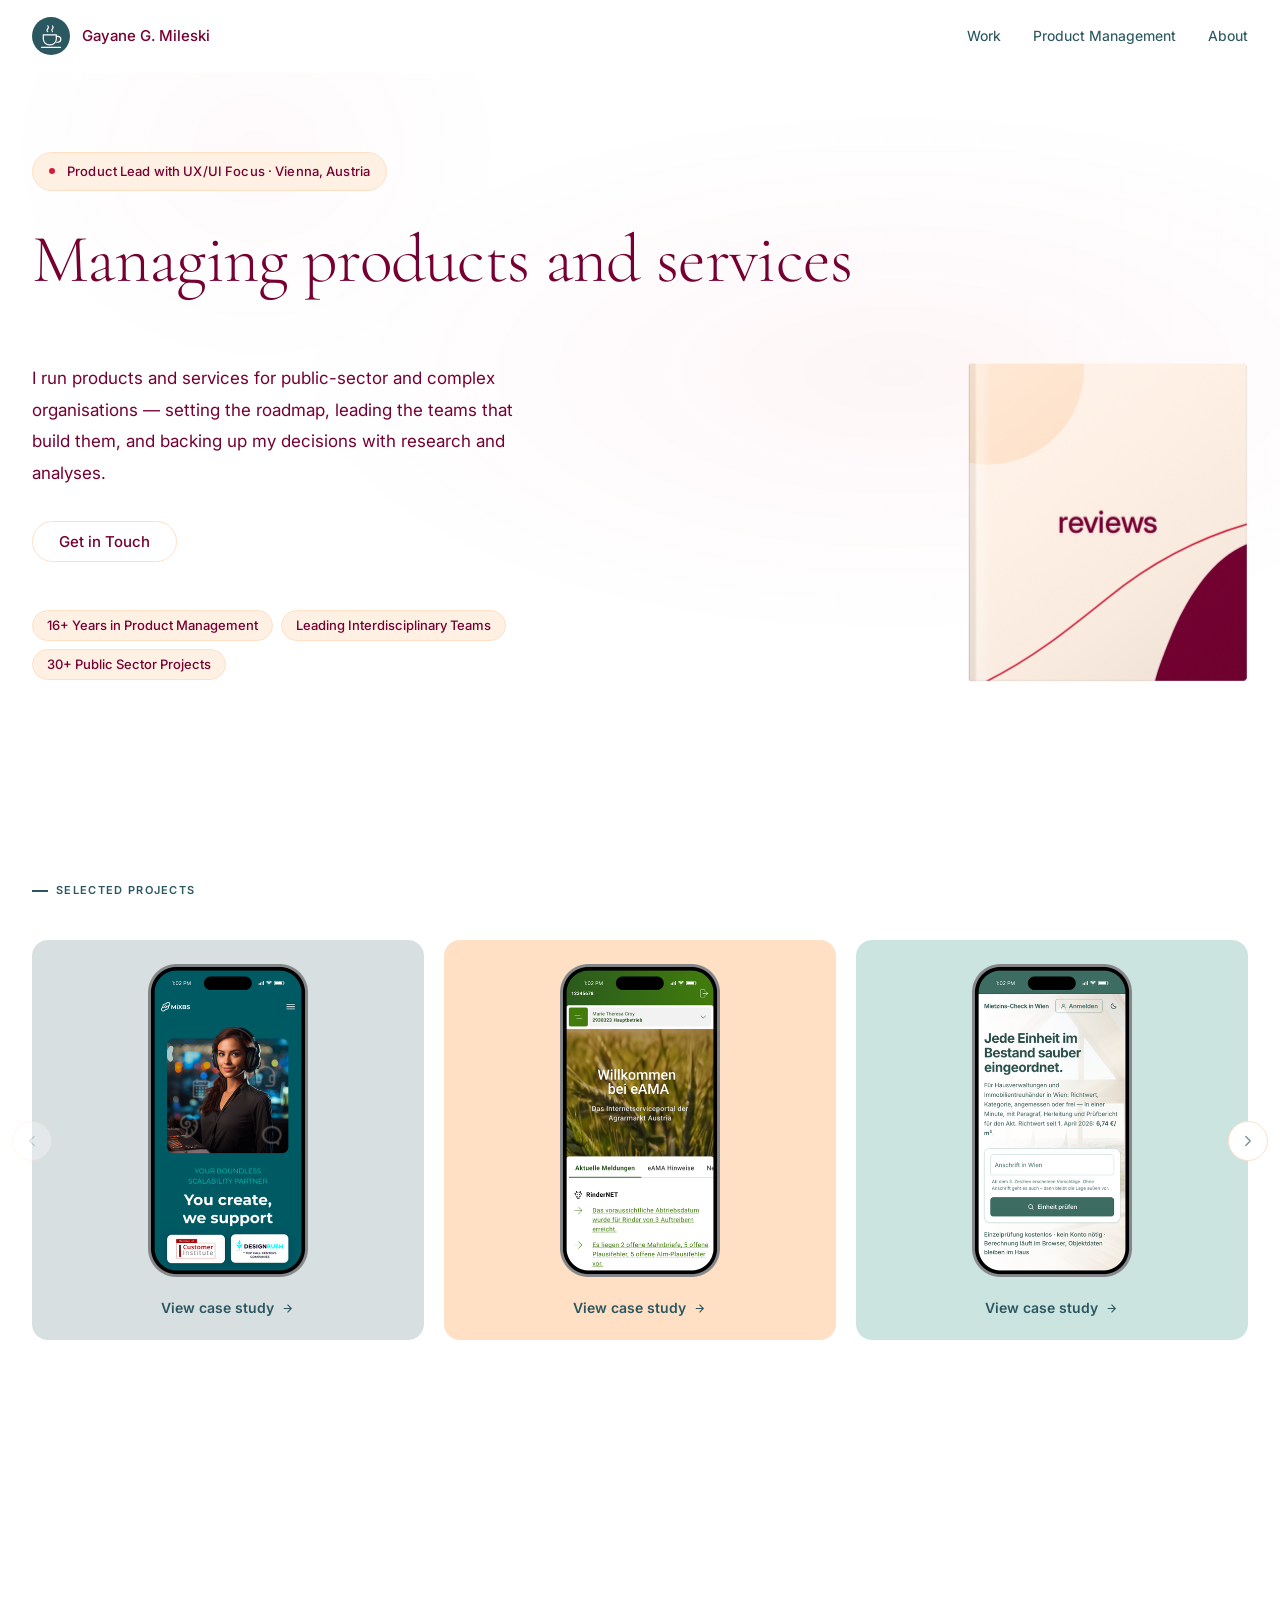
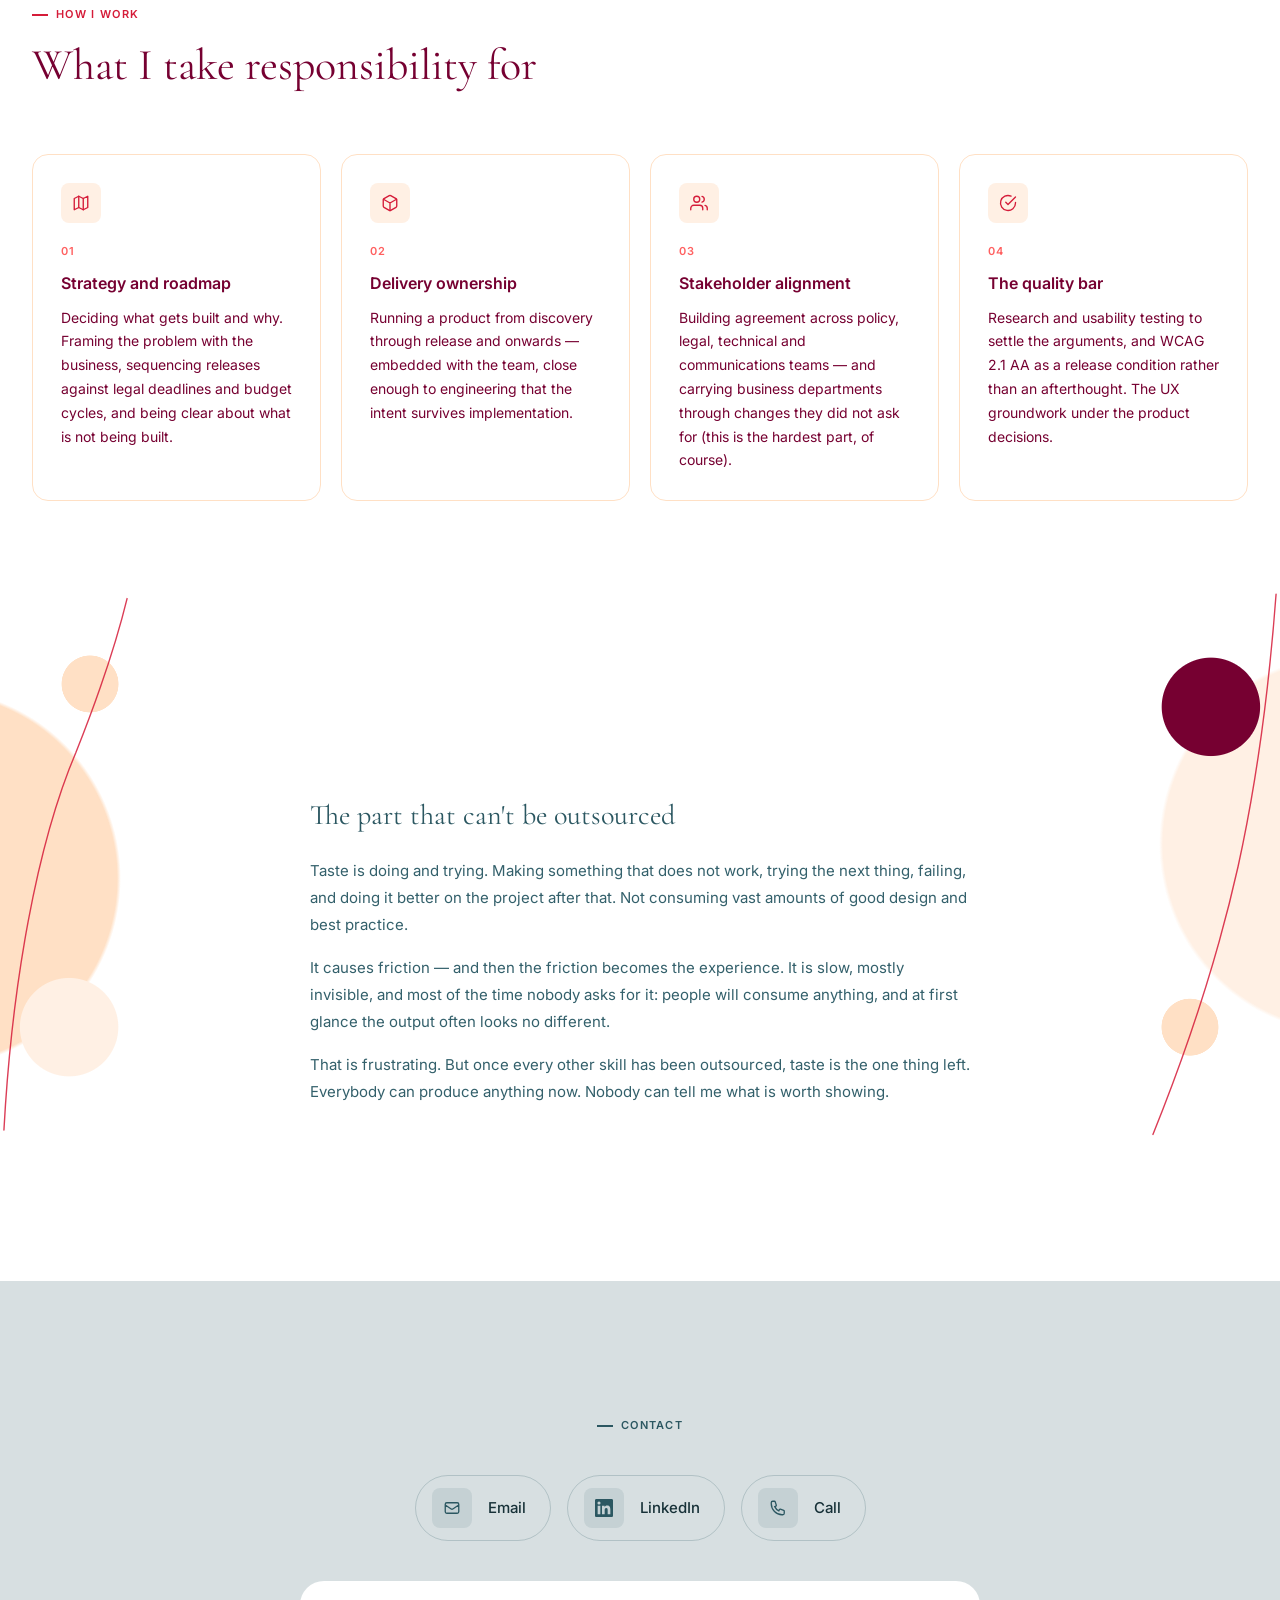
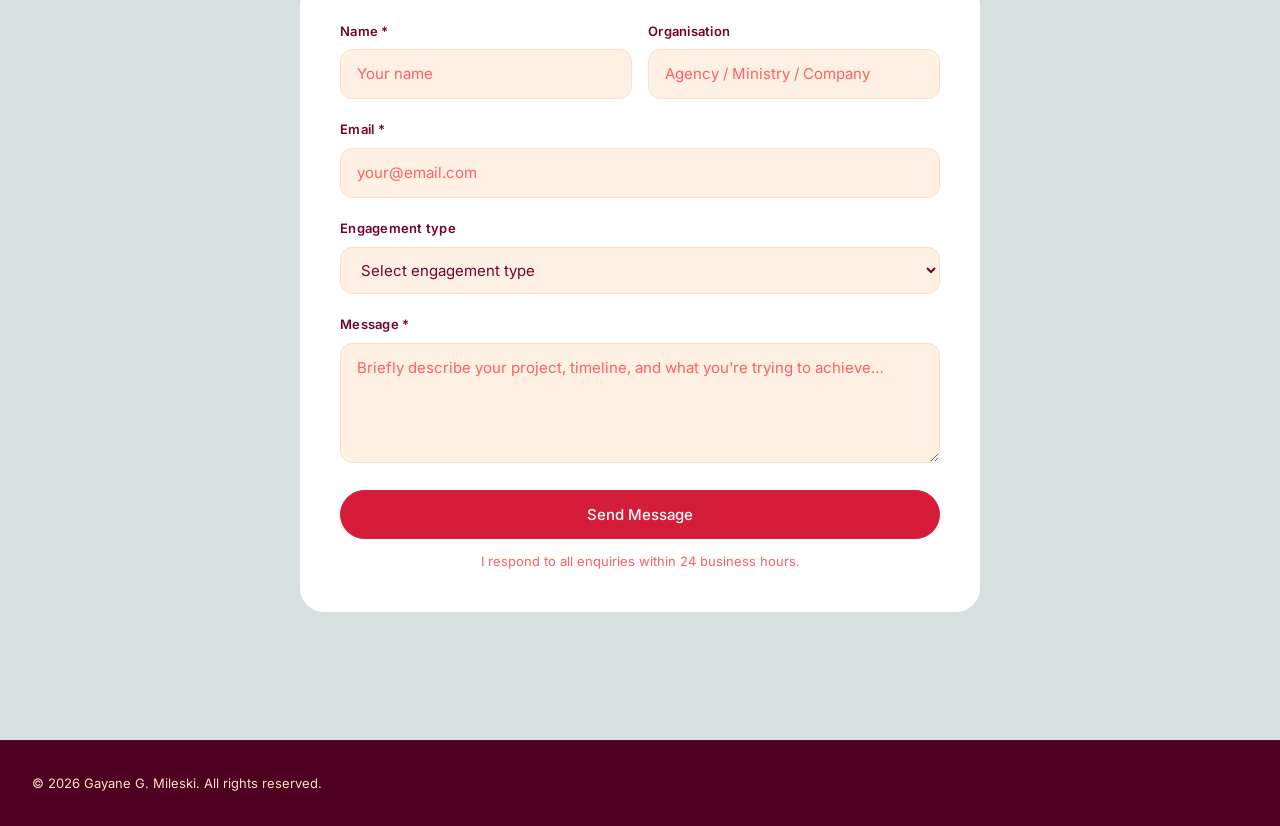
==== commit b9e68a2f: "Scatter the coda's shapes across the gutters, tint the contact block The gutter changes shape a grea" ====
--- a/index.html
+++ b/index.html
@@ -268,7 +268,7 @@
       <div class="contact-stack">
 
         <div class="contact-info contact-info--centered" data-reveal>
-          <span class="section-label" style="color:var(--teal-400);">Contact</span>
+          <span class="section-label">Contact</span>
           <nav class="contact-links" aria-label="Contact links">
             <a href="mailto:gayane.mileski@gmail.com" class="contact-link-item">
               <span class="contact-link-icon" aria-hidden="true">
--- a/css/styles.css
+++ b/css/styles.css
@@ -1770,6 +1770,27 @@
   color: var(--white);
 }
 
+/* the contact block closes every page, and it closes it in the MiXBS tint.
+   the copyright strip underneath keeps its own burgundy. */
+#contact.section--dark {
+  background: #D7DFE1;
+  color: #173138;
+}
+#contact .section-label { color: #2b5761; }
+#contact .section-label::before { background: #2b5761; }
+#contact .section-title { color: #173138; }
+#contact .section-description { color: #33606b; }
+#contact .contact-link-item { border-color: rgba(43,87,97,0.22); }
+#contact .contact-link-item:hover {
+  border-color: #2b5761;
+  background: rgba(43,87,97,0.07);
+}
+#contact .contact-link-icon {
+  background: rgba(43,87,97,0.10);
+  color: #2b5761;
+}
+#contact .contact-link-value { color: #173138; }
+
 /* Contact form */
 .contact-form-card {
   background: var(--white);
@@ -3389,42 +3410,74 @@
 
 
 /* the coda under the four cards — the one thing they do not cover.
-   the teal is no longer a card but a dome: a circle whose waist sits exactly on
-   the footer line, so the bottom half is swallowed by the contact block. it
-   grows out of that line when the section comes into view. */
+   the book cover's palette scattered across both gutters: three circles a side,
+   massed low on the left and high on the right, with the thin crimson line
+   climbing away from each. the column down the middle stays clear.
+
+   the circles are drawn as gradients rather than as a fitted drawing: the
+   gutter changes shape a great deal between a laptop and a wide monitor, and a
+   circle sized from the panel's own width stays a circle through all of it. */
 .practice-coda {
-  --coda-sink: var(--s-32);       /* the section's own bottom padding: the run down to the footer */
   position: relative;
-  z-index: 0;                     /* a stacking context of its own, so the footer can sit over it */
+  z-index: 0;                      /* its own context, so the art stays behind the words */
   margin-top: var(--s-20);
-  padding: clamp(160px, 21vw, 300px) var(--s-10) var(--s-12);
+  padding: clamp(140px, 17vw, 250px) var(--s-10) var(--s-12);
   background: none;
   border: 0;
   border-radius: 0;
 }
-.practice-coda::before {
+.practice-coda::before,
+.practice-coda::after {
   content: '';
   position: absolute;
-  z-index: -1;                    /* behind the words, still inside the coda's context */
+  z-index: -1;
   top: 0;
-  left: 50%;
-  width: min(150%, 94vw);
-  /* twice (coda + run to the footer) puts the ellipse's waist on the footer line */
-  height: calc(200% + 2 * var(--coda-sink));
-  border-radius: 50%;
-  background: #2b5761;            /* inverted: the teal carries the block */
-  transform: translateX(-50%) scale(0.08);
-  transform-origin: 50% 50%;      /* i.e. the footer line — it opens out of the seam */
-  transition: transform 1.2s cubic-bezier(0.22, 0.75, 0.2, 1);
-}
-.practice-coda.revealed::before { transform: translateX(-50%) scale(1); }
-@media (prefers-reduced-motion: reduce) {
-  .practice-coda::before { transform: translateX(-50%) scale(1); transition: none; }
-}
-/* the contact block has to paint over the half of the dome that belongs to it */
-#contact { position: relative; z-index: 1; }
-/* the dome runs wider than the page on purpose — clip sideways, spill downwards */
+  bottom: 0;                      /* the whole height of the block */
+  /* from the page edge to roughly 200px short of the 66ch column —
+     less on narrower screens, where there is not 200px to give away */
+  --coda-art-gap: clamp(96px, 14vw, 200px);
+  --w: calc(50vw - 33ch - var(--coda-art-gap));
+  width: var(--w);
+
+  /* three sizes, far enough apart that no two of them read as a pair. the caps
+     keep each one inside the block's height once the gutter goes wide */
+  --rb: min(calc(var(--w) * 1.45), 230px);   /* mostly off the page: an arc, not a blob */
+  --rm: min(calc(var(--w) * 0.38), 112px);
+  --rs: min(calc(var(--w) * 0.22),  66px);
+  /* each one drifts further in than the last, stopping clear of the inner edge */
+  --xb: min(calc(var(--w) * 0.18), calc(var(--w) - var(--rb) - 10px));
+  --xm: min(calc(var(--w) * 0.62), calc(var(--w) - var(--rm) - 12px));
+  --xs: min(calc(var(--w) * 0.86), calc(var(--w) - var(--rs) - 12px));
+
+  background-repeat: no-repeat;
+  background-size: 100% 100%;
+  pointer-events: none;
+}
+.practice-coda::before {
+  left: calc(50% - 50vw);         /* the left edge of the page */
+  /* massed low, per the wedge: the arc down the edge, a pale weight at the
+     bottom, one small mark high and well inside */
+  background-image:
+    url('../images/coda/line-left.svg'),
+    radial-gradient(circle var(--rs) at var(--xs) 18%, #FFE0C5 0 98%, #FFE0C500 100%),
+    radial-gradient(circle var(--rm) at var(--xm) 78%, #FFF0E4 0 98%, #FFF0E400 100%),
+    radial-gradient(circle var(--rb) at var(--xb) 52%, #FFE0C5 0 98%, #FFE0C500 100%);
+}
+.practice-coda::after {
+  right: calc(50% - 50vw);
+  /* massed high, mirrored: the burgundy takes the top, the small mark the floor */
+  background-image:
+    url('../images/coda/line-right.svg'),
+    radial-gradient(circle var(--rs) at calc(100% - var(--xs)) 78%, #FFE0C5 0 98%, #FFE0C500 100%),
+    radial-gradient(circle var(--rm) at calc(100% - var(--xm)) 22%, #760031 0 98%, #76003100 100%),
+    radial-gradient(circle var(--rb) at calc(100% - var(--xb)) 46%, #FFF0E4 0 98%, #FFF0E400 100%);
+}
+/* the art sits against the page edges — clip sideways, nothing spills down */
 #practice { overflow-x: clip; }
+/* below this there are no sides to speak of */
+@media (max-width: 1023px) {
+  .practice-coda::before, .practice-coda::after { display: none; }
+}
 
 .practice-coda-inner { max-width: 66ch; margin-inline: auto; }
 .practice-coda-title {
@@ -3432,27 +3485,19 @@
   font-size: clamp(1.5rem, 2.2vw, 1.875rem);
   font-weight: 400;
   line-height: 1.2;
-  color: #FFFFFF;
+  color: #2b5761;
   margin-bottom: var(--s-6);
 }
 .practice-coda-body p {
   font-size: 0.9375rem;
   line-height: 1.8;
-  color: rgba(255,255,255,0.86);
+  color: #33606b;
 }
 .practice-coda-body p + p { margin-top: var(--s-4); }
-/* one column, narrow enough to stay clear of the curve on both sides */
+/* one column, centred on the page */
 .practice-coda-body { max-width: none; }
 @media (max-width: 768px) {
-  .practice-coda {
-    --coda-sink: var(--s-10);     /* the section tightens up here, so the run is shorter */
-    padding: clamp(110px, 30vw, 170px) var(--s-6) var(--s-8);
-  }
-  /* narrow screens only ever show the crown of a much wider dome, so the arc
-     stays gentle instead of drawing itself out into a spike */
-  @supports (overflow-x: clip) {
-    .practice-coda::before { width: 340%; }
-  }
+  .practice-coda { padding: clamp(110px, 30vw, 170px) var(--s-6) var(--s-8); }
 }
 
 /* the section label stands alone where there is no title under it */
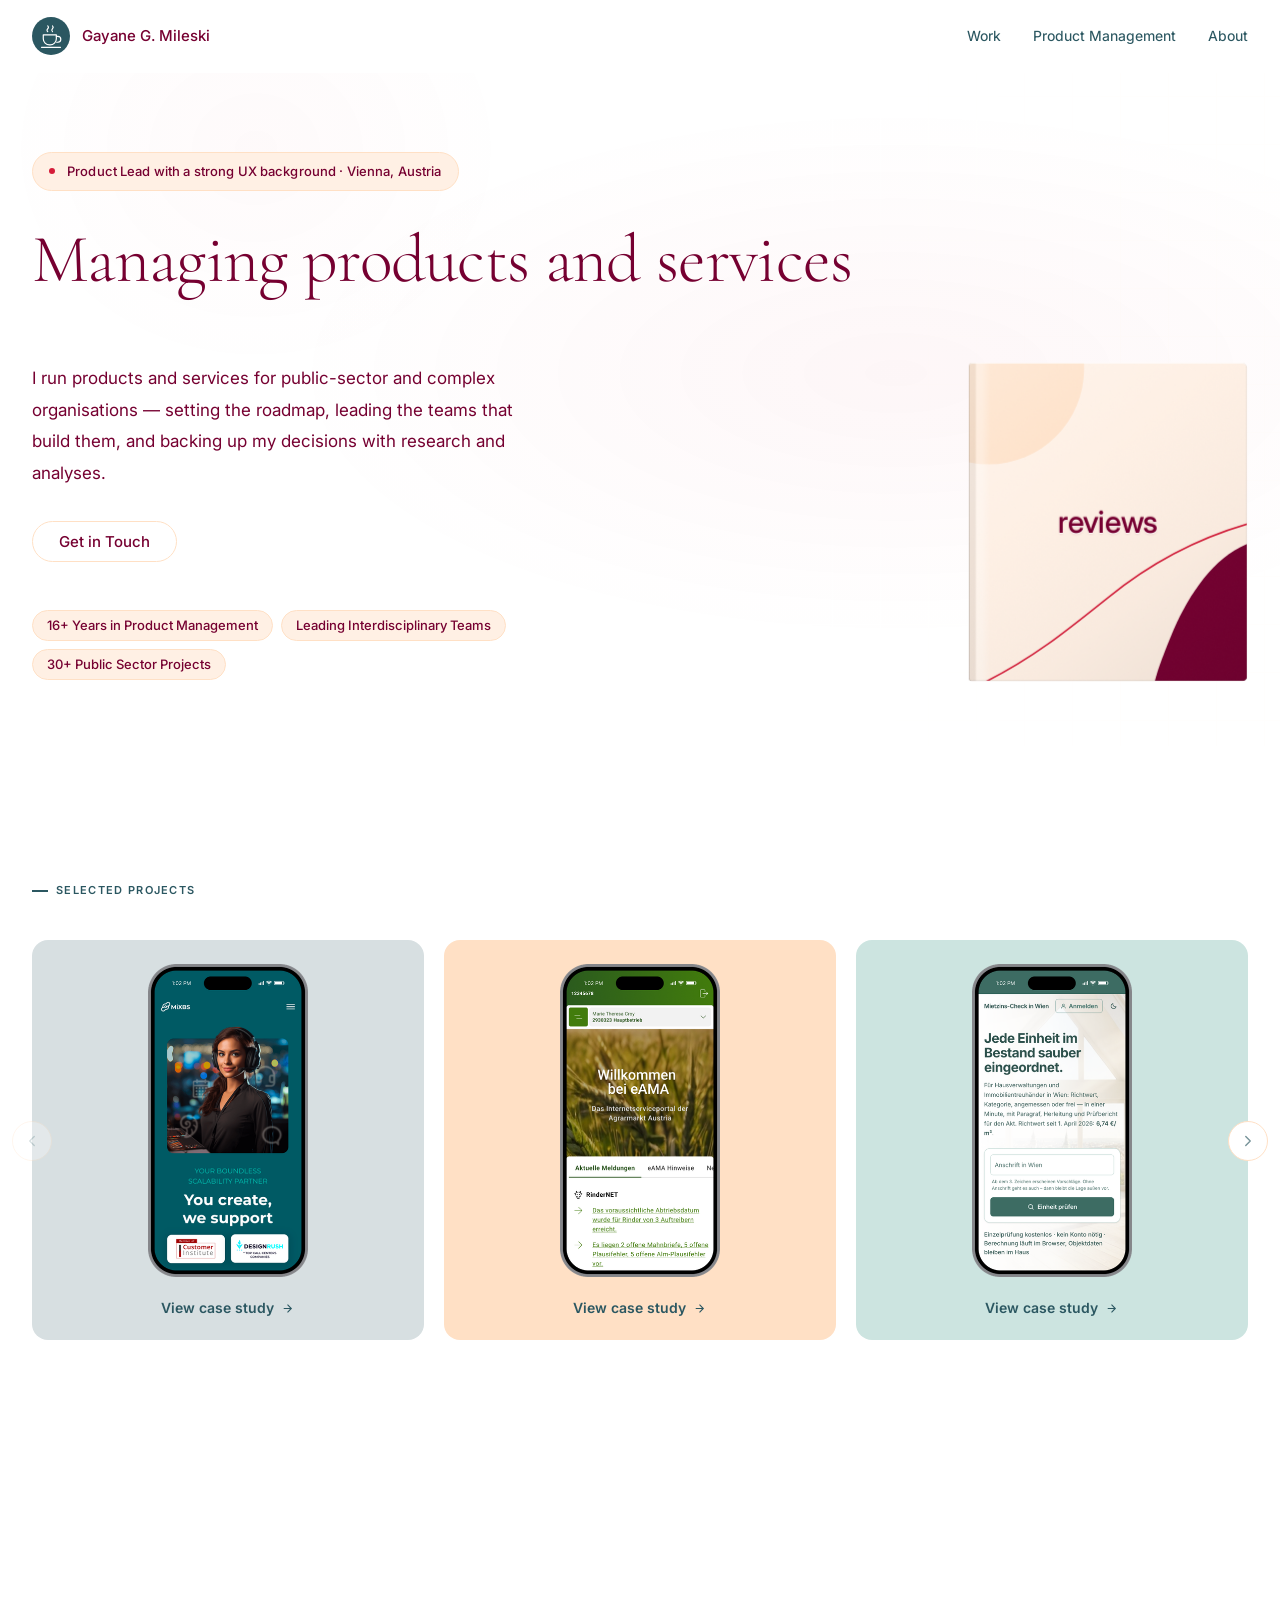
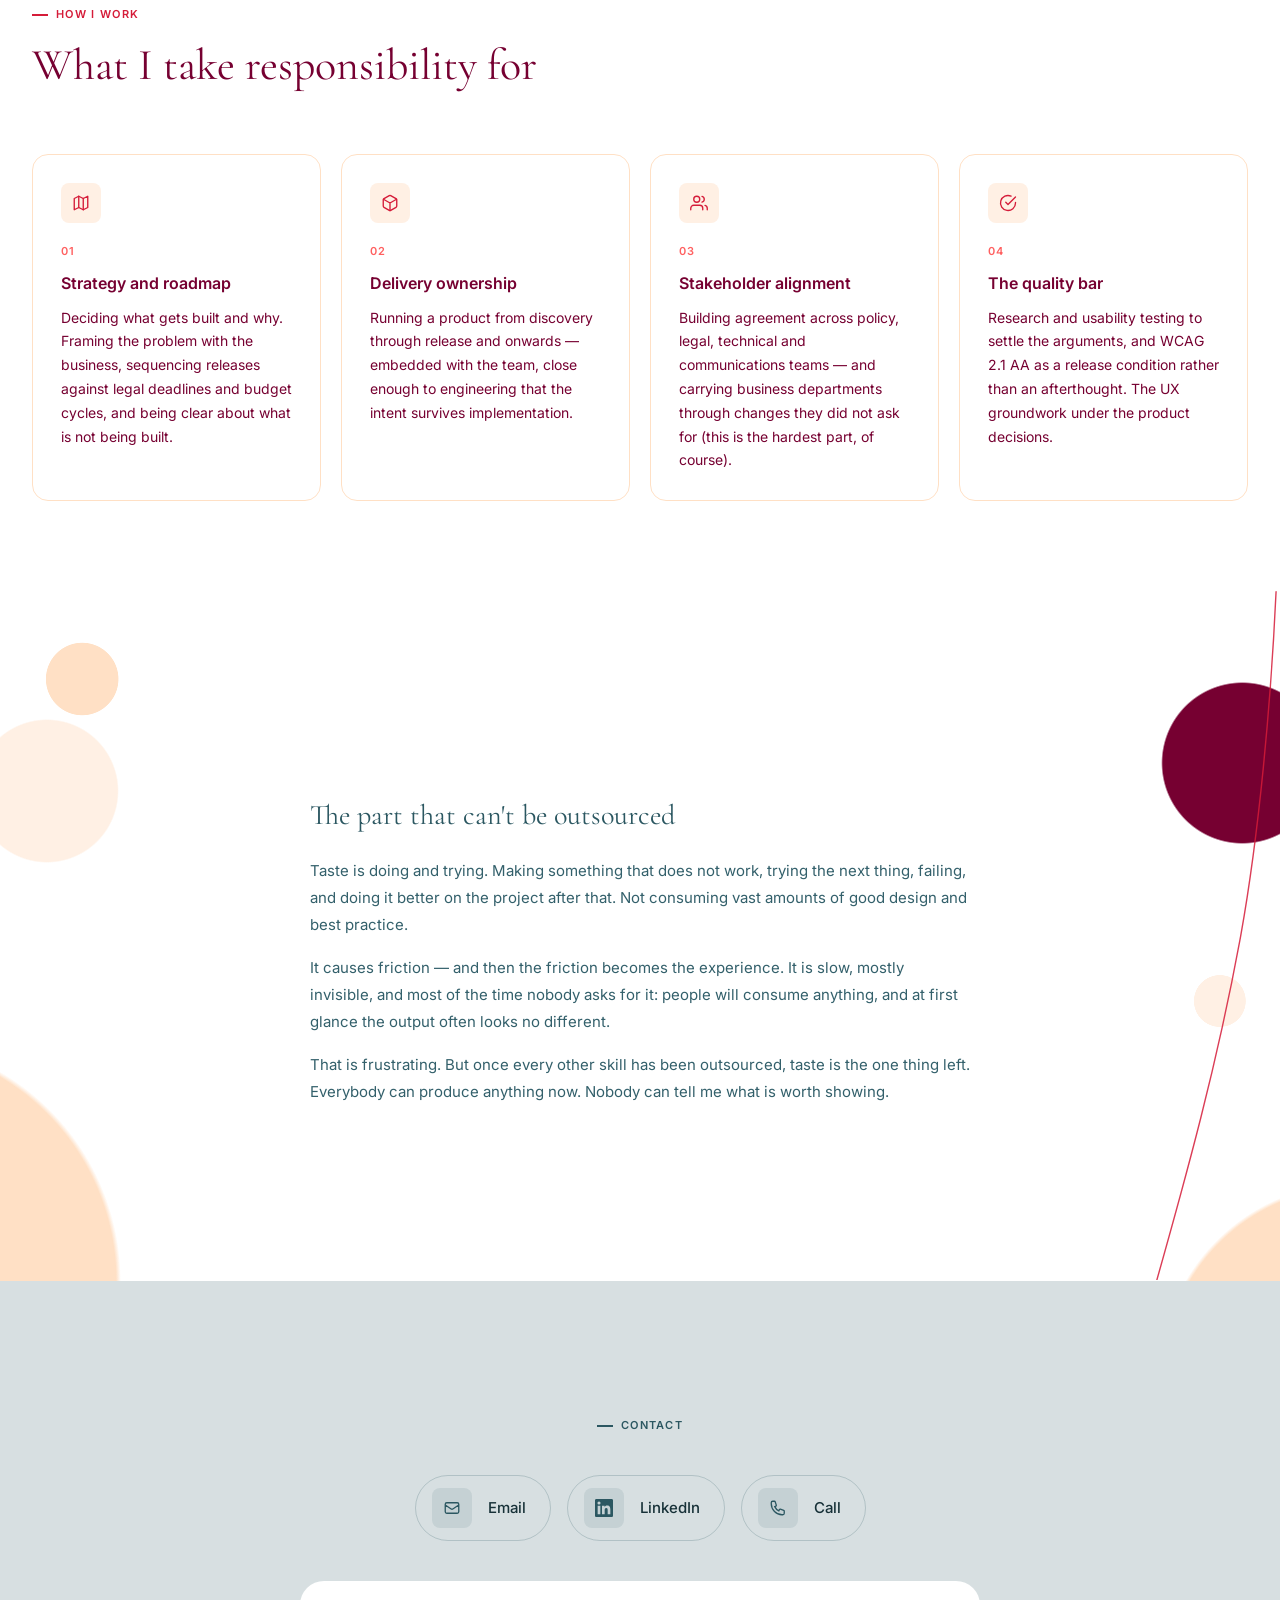
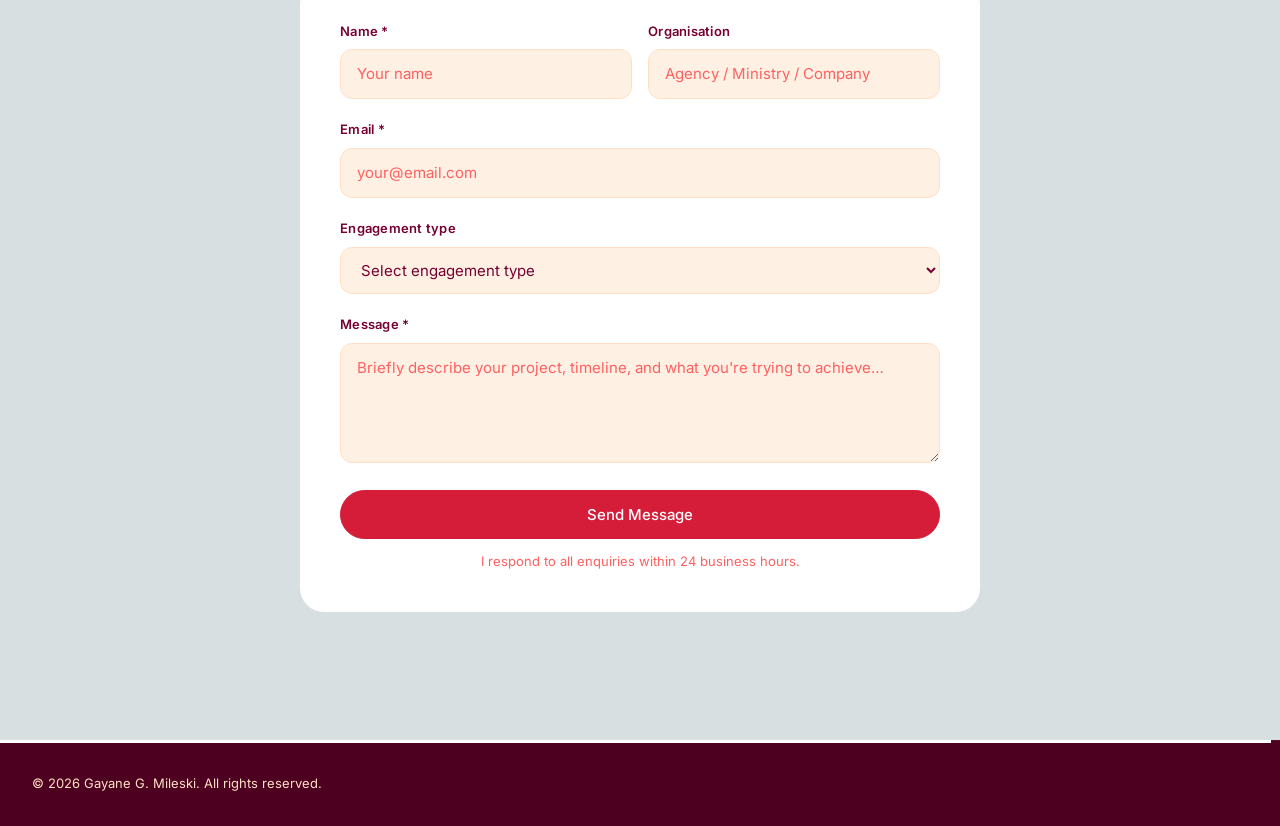
==== commit 8d505f4d: "Bigger circles, and the largest ones sink into the footer Both gutter panels now run down to the con" ====
--- a/index.html
+++ b/index.html
@@ -59,7 +59,7 @@
         <div class="hero-head">
           <div class="hero-eyebrow" data-reveal>
             <span class="hero-eyebrow-dot" aria-hidden="true"></span>
-            <span class="hero-eyebrow-text">Product Lead with UX/UI Focus<span class="hero-eyebrow-location"> · Vienna, Austria</span></span>
+            <span class="hero-eyebrow-text">Product Lead with a strong UX background<span class="hero-eyebrow-location"> · Vienna, Austria</span></span>
           </div>
 
           <h1 class="hero-title" data-reveal data-reveal-delay="1">
--- a/css/styles.css
+++ b/css/styles.css
@@ -3411,12 +3411,20 @@
 
 /* the coda under the four cards — the one thing they do not cover.
    the book cover's palette scattered across both gutters: three circles a side,
-   massed low on the left and high on the right, with the thin crimson line
-   climbing away from each. the column down the middle stays clear.
+   massed low on the left and high on the right. the two sides do not answer each
+   other — different sizes, different heights, different reach — and only the
+   right one carries the crimson line. the column down the middle stays clear.
 
    the circles are drawn as gradients rather than as a fitted drawing: the
    gutter changes shape a great deal between a laptop and a wide monitor, and a
    circle sized from the panel's own width stays a circle through all of it. */
+#practice {
+  overflow-x: clip;                /* the art sits against the page edges */
+  /* from the page edge to roughly 200px short of the 66ch column —
+     less on narrower screens, where there is not 200px to give away */
+  --coda-art-gap: clamp(96px, 14vw, 200px);
+  --w: calc(50vw - 33ch - var(--coda-art-gap));
+}
 .practice-coda {
   position: relative;
   z-index: 0;                      /* its own context, so the art stays behind the words */
@@ -3432,48 +3440,53 @@
   position: absolute;
   z-index: -1;
   top: 0;
-  bottom: 0;                      /* the whole height of the block */
-  /* from the page edge to roughly 200px short of the 66ch column —
-     less on narrower screens, where there is not 200px to give away */
-  --coda-art-gap: clamp(96px, 14vw, 200px);
-  --w: calc(50vw - 33ch - var(--coda-art-gap));
+  /* both panels run on past the block, down to where the contact block starts —
+     so the biggest circles are cut off by the footer and sink into it */
+  bottom: calc(-1 * var(--s-32));
   width: var(--w);
-
-  /* three sizes, far enough apart that no two of them read as a pair. the caps
-     keep each one inside the block's height once the gutter goes wide */
-  --rb: min(calc(var(--w) * 1.45), 230px);   /* mostly off the page: an arc, not a blob */
-  --rm: min(calc(var(--w) * 0.38), 112px);
-  --rs: min(calc(var(--w) * 0.22),  66px);
-  /* each one drifts further in than the last, stopping clear of the inner edge */
-  --xb: min(calc(var(--w) * 0.18), calc(var(--w) - var(--rb) - 10px));
-  --xm: min(calc(var(--w) * 0.62), calc(var(--w) - var(--rm) - 12px));
-  --xs: min(calc(var(--w) * 0.86), calc(var(--w) - var(--rs) - 12px));
 
   background-repeat: no-repeat;
   background-size: 100% 100%;
   pointer-events: none;
 }
+/* left: a huge peach circle sitting on the footer line, so the contact block
+   takes exactly half of it. a pale weight up top, one small mark inside.
+   no line on this side. */
 .practice-coda::before {
   left: calc(50% - 50vw);         /* the left edge of the page */
-  /* massed low, per the wedge: the arc down the edge, a pale weight at the
-     bottom, one small mark high and well inside */
+  --rb: min(calc(var(--w) * 1.85), 400px);
+  --rm: min(calc(var(--w) * 0.55), 150px);
+  --rs: min(calc(var(--w) * 0.28),  86px);
+  /* each one drifts further in than the last, stopping clear of the inner edge */
+  --xb: min(calc(var(--w) * 0.30), calc(var(--w) - var(--rb) - 10px));
+  --xm: min(calc(var(--w) * 0.55), calc(var(--w) - var(--rm) - 12px));
+  --xs: min(calc(var(--w) * 0.88), calc(var(--w) - var(--rs) - 12px));
   background-image:
-    url('../images/coda/line-left.svg'),
-    radial-gradient(circle var(--rs) at var(--xs) 18%, #FFE0C5 0 98%, #FFE0C500 100%),
-    radial-gradient(circle var(--rm) at var(--xm) 78%, #FFF0E4 0 98%, #FFF0E400 100%),
-    radial-gradient(circle var(--rb) at var(--xb) 52%, #FFE0C5 0 98%, #FFE0C500 100%);
-}
+    radial-gradient(circle var(--rs) at var(--xs) 14%, #FFE0C5 0 98%, #FFE0C500 100%),
+    radial-gradient(circle var(--rm) at var(--xm) 30%, #FFF0E4 0 98%, #FFF0E400 100%),
+    /* centred on the footer line: half above it, half under the contact block */
+    radial-gradient(circle var(--rb) at var(--xb) 100%, #FFE0C5 0 98%, #FFE0C500 100%);
+}
+/* right: a larger circle still, but sunk deeper — its centre sits half a radius
+   below the footer line, so only the top quarter of it is left on the page.
+   a much heavier burgundy up top, a smaller mark than the left's, placed
+   differently. nothing here answers the other side. */
 .practice-coda::after {
   right: calc(50% - 50vw);
-  /* massed high, mirrored: the burgundy takes the top, the small mark the floor */
+  --rb: min(calc(var(--w) * 1.50), 360px);
+  --rm: min(calc(var(--w) * 0.62), 172px);
+  --rs: min(calc(var(--w) * 0.20),  58px);
+  --xb: min(calc(var(--w) * 0.25), calc(var(--w) - var(--rb) - 10px));
+  --xm: min(calc(var(--w) * 0.78), calc(var(--w) - var(--rm) - 12px));
+  --xs: min(calc(var(--w) * 0.46), calc(var(--w) - var(--rs) - 12px));
   background-image:
     url('../images/coda/line-right.svg'),
-    radial-gradient(circle var(--rs) at calc(100% - var(--xs)) 78%, #FFE0C5 0 98%, #FFE0C500 100%),
-    radial-gradient(circle var(--rm) at calc(100% - var(--xm)) 22%, #760031 0 98%, #76003100 100%),
-    radial-gradient(circle var(--rb) at calc(100% - var(--xb)) 46%, #FFF0E4 0 98%, #FFF0E400 100%);
-}
-/* the art sits against the page edges — clip sideways, nothing spills down */
-#practice { overflow-x: clip; }
+    radial-gradient(circle var(--rs) at calc(100% - var(--xs)) 60%, #FFF0E4 0 98%, #FFF0E400 100%),
+    radial-gradient(circle var(--rm) at calc(100% - var(--xm)) 26%, #760031 0 98%, #76003100 100%),
+    radial-gradient(circle var(--rb) at calc(100% - var(--xb)) calc(100% + var(--rb) * 0.5), #FFE0C5 0 98%, #FFE0C500 100%);
+}
+/* and the contact block paints over the tail that belongs to it */
+#contact { position: relative; z-index: 1; }
 /* below this there are no sides to speak of */
 @media (max-width: 1023px) {
   .practice-coda::before, .practice-coda::after { display: none; }
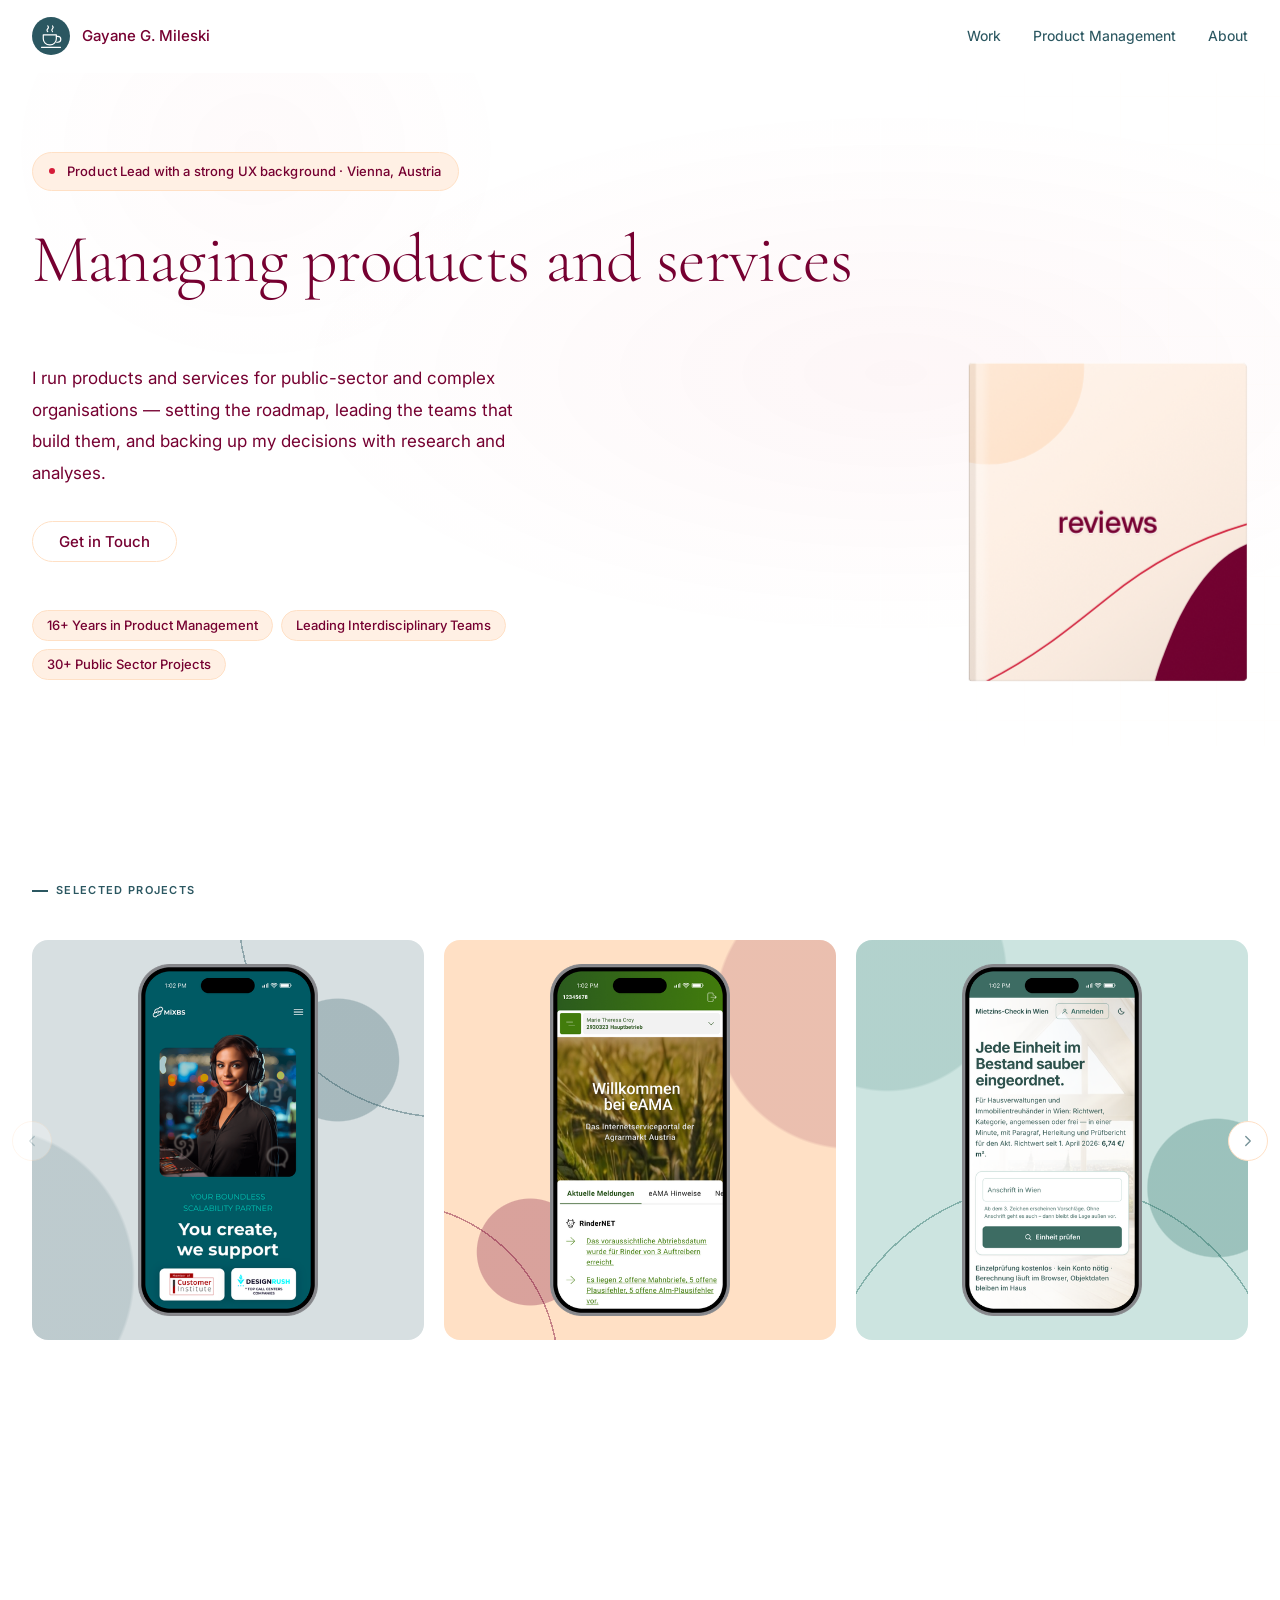
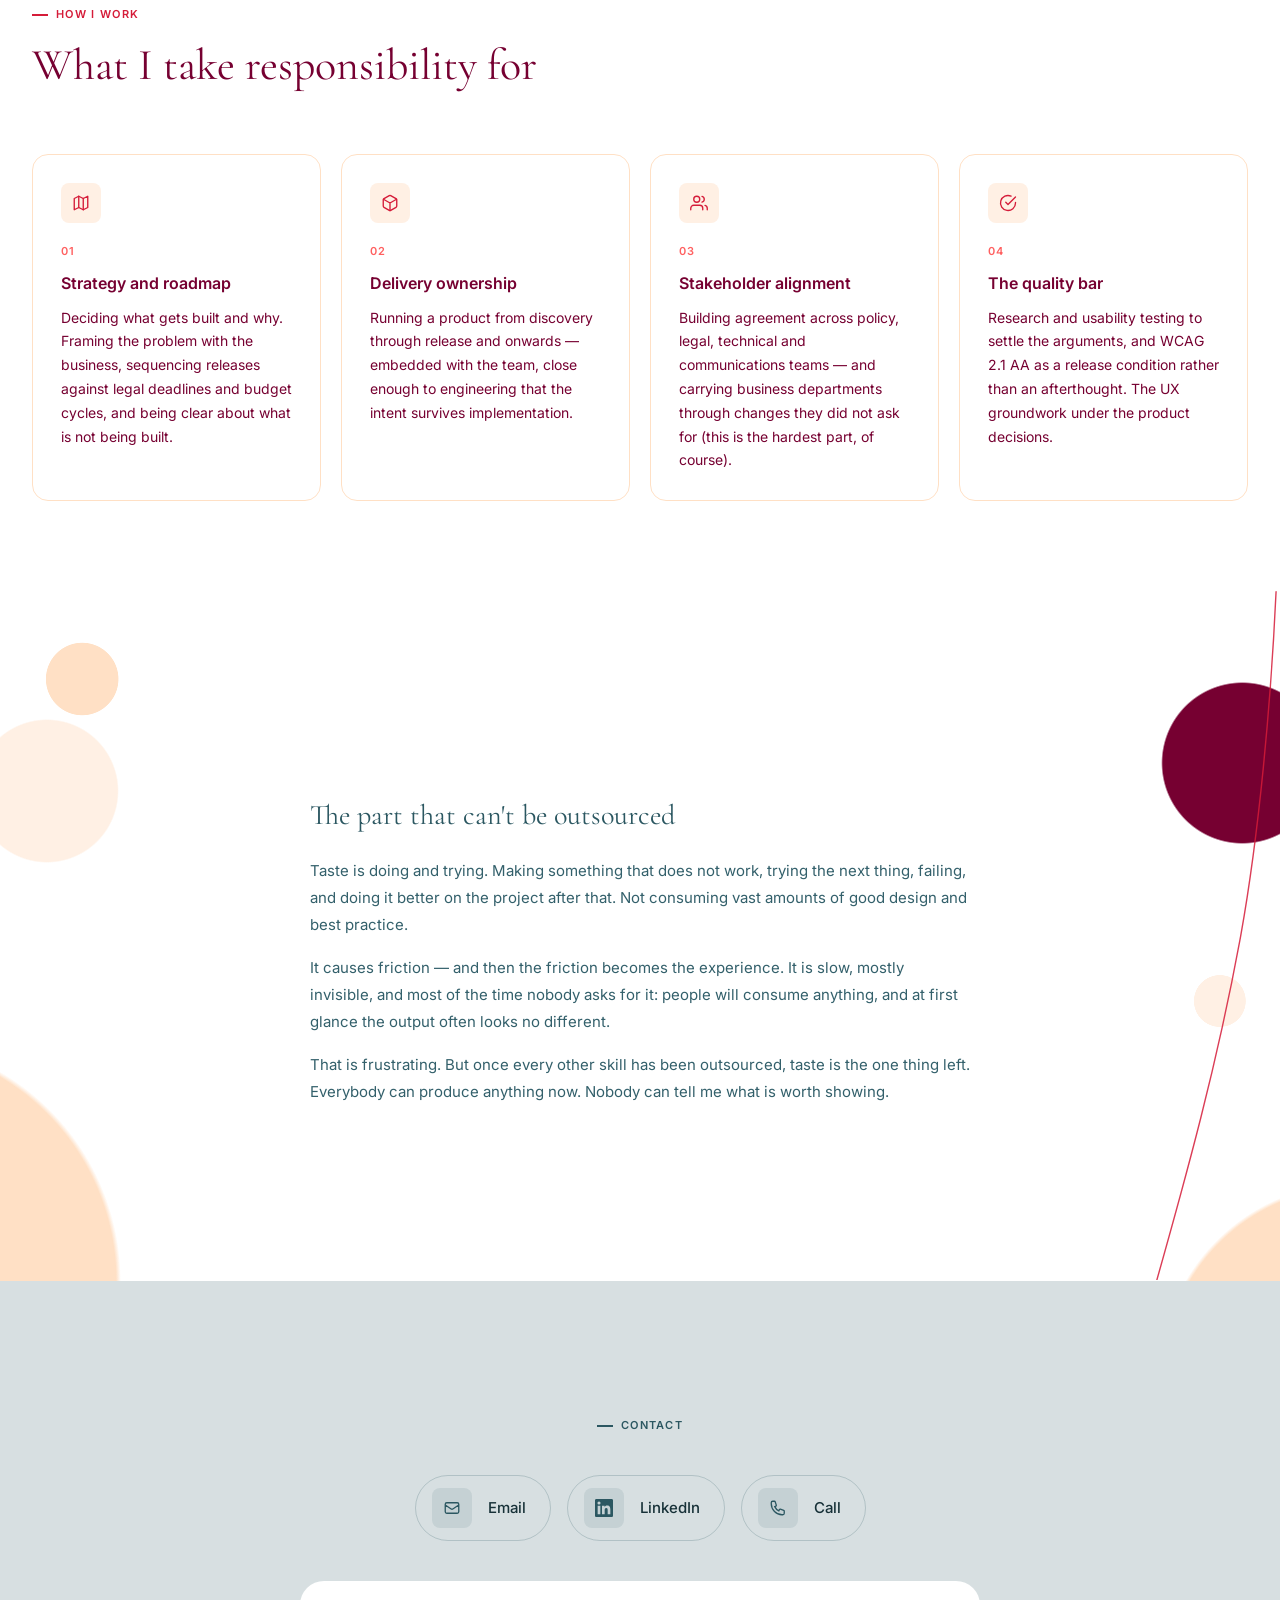
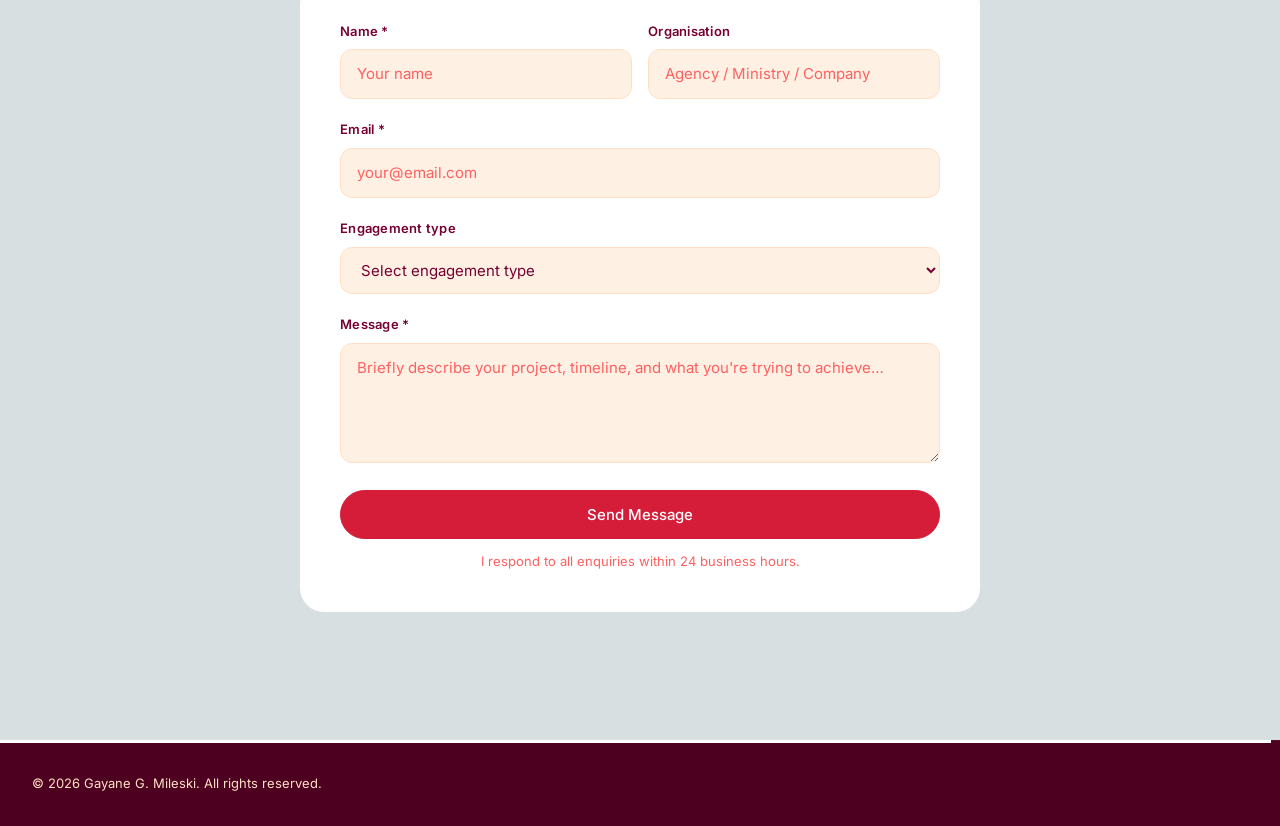
==== commit 79fb0867: "Background shapes on the project cards, and no more CTA The card was always the link, so the "View c" ====
--- a/index.html
+++ b/index.html
@@ -162,25 +162,20 @@
           <svg viewBox="0 0 24 24" fill="none" stroke="currentColor" stroke-width="1.8" stroke-linecap="round" stroke-linejoin="round" aria-hidden="true"><path d="M15 18l-6-6 6-6"/></svg>
         </button>
         <div class="proj-track" tabindex="0" role="group" aria-label="Selected projects">
-          <a href="case-studies/mixbs.html" class="proj-card" style="--proj-bg:#D7DFE1;" aria-label="MiXBS — BayCX Intelligence Platform — view case study">
+          <a href="case-studies/mixbs.html" class="proj-card" style="--proj-bg:#D7DFE1; --proj-ink:43 87 97;" aria-label="MiXBS — BayCX Intelligence Platform — view case study">
             <span class="proj-shot"><img src="images/projects/mixbs.png" alt="MiXBS site on a phone" loading="lazy"></span>
-            <span class="proj-cta">View case study <svg width="13" height="13" fill="none" stroke="currentColor" stroke-width="2" viewBox="0 0 24 24" aria-hidden="true"><path d="M5 12h14M12 5l7 7-7 7"/></svg></span>
-          </a>
-          <a href="case-studies/eama.html" class="proj-card" style="--proj-bg:#FFE0C5;" aria-label="eAMA.at — Farmer Services Portal — view case study">
+          </a>
+          <a href="case-studies/eama.html" class="proj-card" style="--proj-bg:#FFE0C5; --proj-ink:118 0 49;" aria-label="eAMA.at — Farmer Services Portal — view case study">
             <span class="proj-shot"><img src="images/projects/eama.png" alt="eAMA portal on a phone" loading="lazy"></span>
-            <span class="proj-cta">View case study <svg width="13" height="13" fill="none" stroke="currentColor" stroke-width="2" viewBox="0 0 24 24" aria-hidden="true"><path d="M5 12h14M12 5l7 7-7 7"/></svg></span>
-          </a>
-          <a href="case-studies/wien-miete.html" class="proj-card" style="--proj-bg:#CCE4E0;" aria-label="Mietzins-Check — Every Unit, Cleanly Classified — view case study">
+          </a>
+          <a href="case-studies/wien-miete.html" class="proj-card" style="--proj-bg:#CCE4E0; --proj-ink:31 106 96;" aria-label="Mietzins-Check — Every Unit, Cleanly Classified — view case study">
             <span class="proj-shot"><img src="images/projects/wien-miete.png" alt="Mietzins-Check on a phone" loading="lazy"></span>
-            <span class="proj-cta">View case study <svg width="13" height="13" fill="none" stroke="currentColor" stroke-width="2" viewBox="0 0 24 24" aria-hidden="true"><path d="M5 12h14M12 5l7 7-7 7"/></svg></span>
-          </a>
-          <a href="case-studies/ama-foto.html" class="proj-card" style="--proj-bg:#D6DED4;" aria-label="AMA Foto App — Agricultural Documentation — view case study">
+          </a>
+          <a href="case-studies/ama-foto.html" class="proj-card" style="--proj-bg:#D6DED4; --proj-ink:76 99 70;" aria-label="AMA Foto App — Agricultural Documentation — view case study">
             <span class="proj-shot"><img src="images/projects/ama-foto.png" alt="AMA Foto task list on a phone" loading="lazy"></span>
-            <span class="proj-cta">View case study <svg width="13" height="13" fill="none" stroke="currentColor" stroke-width="2" viewBox="0 0 24 24" aria-hidden="true"><path d="M5 12h14M12 5l7 7-7 7"/></svg></span>
-          </a>
-          <a href="case-studies/rindernet.html" class="proj-card" style="--proj-bg:#E3E3E3;" aria-label="Rindernet Meldeapp — Livestock Registration — view case study">
+          </a>
+          <a href="case-studies/rindernet.html" class="proj-card" style="--proj-bg:#E3E3E3; --proj-ink:112 112 112;" aria-label="Rindernet Meldeapp — Livestock Registration — view case study">
             <span class="proj-shot"><img src="images/projects/rindernet.png" alt="Rindernet herd record on a phone" loading="lazy"></span>
-            <span class="proj-cta">View case study <svg width="13" height="13" fill="none" stroke="currentColor" stroke-width="2" viewBox="0 0 24 24" aria-hidden="true"><path d="M5 12h14M12 5l7 7-7 7"/></svg></span>
           </a>
         </div>
         <button class="proj-nav proj-nav--next" type="button" aria-label="More projects">
--- a/css/styles.css
+++ b/css/styles.css
@@ -3545,15 +3545,64 @@
   scroll-snap-align: start;
   height: 400px;
   display: grid;
-  grid-template-rows: minmax(0, 1fr) auto;
-  padding: var(--s-6) var(--s-6) var(--s-5);
+  grid-template-rows: minmax(0, 1fr);
+  padding: var(--s-6);
   border-radius: var(--r-xl);
   background: var(--proj-bg, #D7DFE1);
   text-decoration: none;
   transition: box-shadow var(--t-base);
+  position: relative;
+  overflow: hidden;               /* the shapes are cut by the card's own edge */
+  isolation: isolate;             /* and stay under the screenshot */
 }
 .proj-card:hover { box-shadow: var(--shadow-md); }
 .proj-card:focus-visible { outline: 2px solid var(--color-accent); outline-offset: 3px; }
+
+/* two filled circles and one drawn arc per card, in a darker relative of the
+   card's own tint. no two cards are arranged alike, and each one puts at least
+   one shape over an edge. */
+.proj-card::before {
+  content: '';
+  position: absolute;
+  inset: 0;
+  z-index: -1;
+  pointer-events: none;
+  background-repeat: no-repeat;
+  background-image:
+    radial-gradient(circle var(--pa-r) at var(--pa-x) var(--pa-y),
+      transparent 0 calc(100% - 1.5px),
+      rgb(var(--proj-ink, 43 87 97) / 0.42) calc(100% - 1.5px) 100%, transparent 100%),
+    radial-gradient(circle var(--ps-r) at var(--ps-x) var(--ps-y),
+      rgb(var(--proj-ink, 43 87 97) / 0.28) 0 98%, transparent 100%),
+    radial-gradient(circle var(--pb-r) at var(--pb-x) var(--pb-y),
+      rgb(var(--proj-ink, 43 87 97) / 0.15) 0 98%, transparent 100%);
+}
+/* arc, small disc, big disc */
+.proj-card:nth-child(1) {
+  --pa-r: 210px; --pa-x: 106%; --pa-y: -8%;
+  --ps-r:  62px; --ps-x:  78%; --ps-y:  30%;
+  --pb-r: 150px; --pb-x: -12%; --pb-y:  84%;
+}
+.proj-card:nth-child(2) {
+  --pa-r: 170px; --pa-x: -14%; --pa-y: 108%;
+  --ps-r:  54px; --ps-x:  22%; --ps-y:  78%;
+  --pb-r: 138px; --pb-x: 104%; --pb-y:  18%;
+}
+.proj-card:nth-child(3) {
+  --pa-r: 230px; --pa-x:  50%; --pa-y: 118%;
+  --ps-r:  70px; --ps-x:  92%; --ps-y:  62%;
+  --pb-r: 120px; --pb-x:   8%; --pb-y:   8%;
+}
+.proj-card:nth-child(4) {
+  --pa-r: 190px; --pa-x: 112%; --pa-y:  92%;
+  --ps-r:  48px; --ps-x:  12%; --ps-y:  66%;
+  --pb-r: 160px; --pb-x:  30%; --pb-y: -14%;
+}
+.proj-card:nth-child(5) {
+  --pa-r: 150px; --pa-x:  18%; --pa-y: -10%;
+  --ps-r:  58px; --ps-x:  62%; --ps-y:  22%;
+  --pb-r: 132px; --pb-x:  92%; --pb-y:  96%;
+}
 
 .proj-shot {
   display: flex;
@@ -3573,19 +3622,6 @@
 /* the mock-ups carry their own bezel, so they take no frame from us */
 .proj-ph { color: rgba(43,87,97,0.26); }
 .proj-ph svg { width: 44px; height: 44px; display: block; }
-
-.proj-cta {
-  display: inline-flex;
-  justify-self: center;
-  align-items: center;
-  gap: 7px;
-  margin-top: var(--s-5);
-  font-size: 0.875rem;
-  font-weight: 600;
-  color: rgb(43, 87, 97);
-}
-.proj-card:hover .proj-cta { gap: 11px; }
-.proj-cta svg { transition: transform var(--t-base); }
 
 /* the arrows stand clear of the cards, in the page gutter */
 .proj-nav {
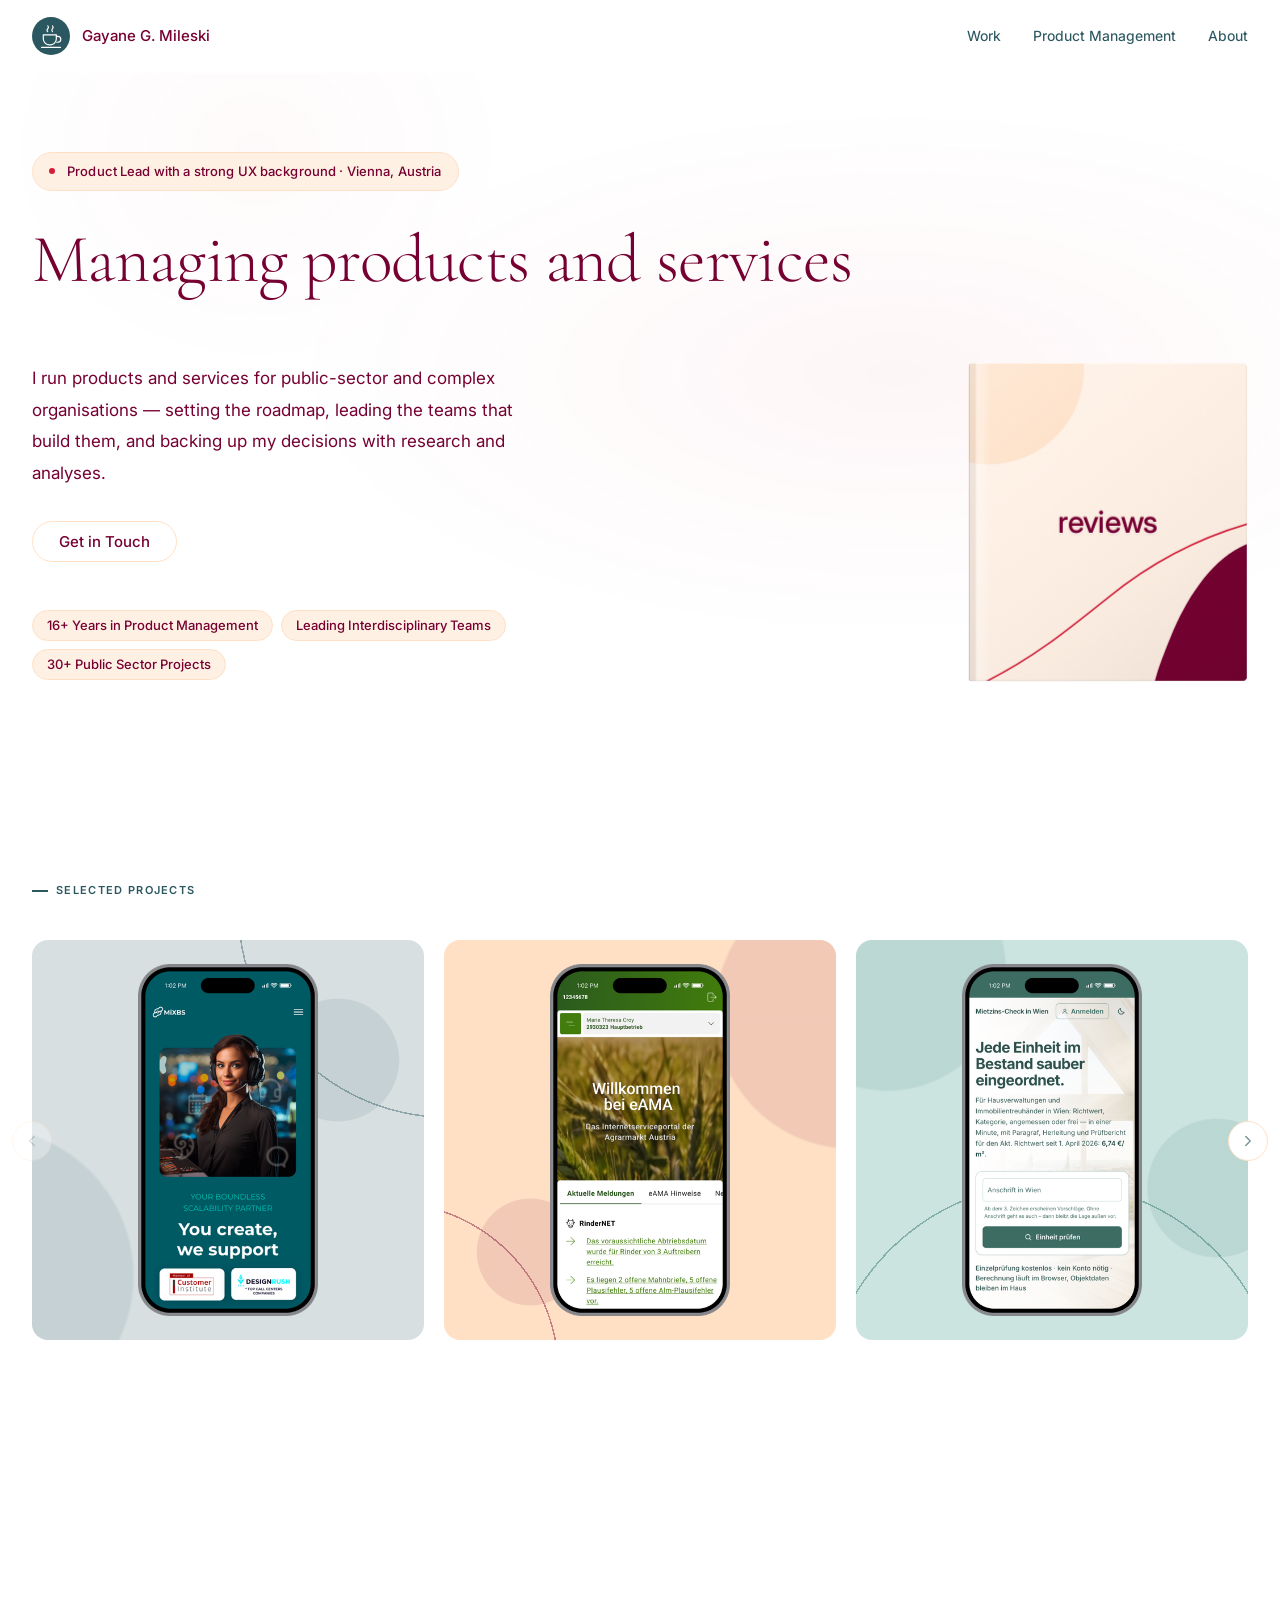
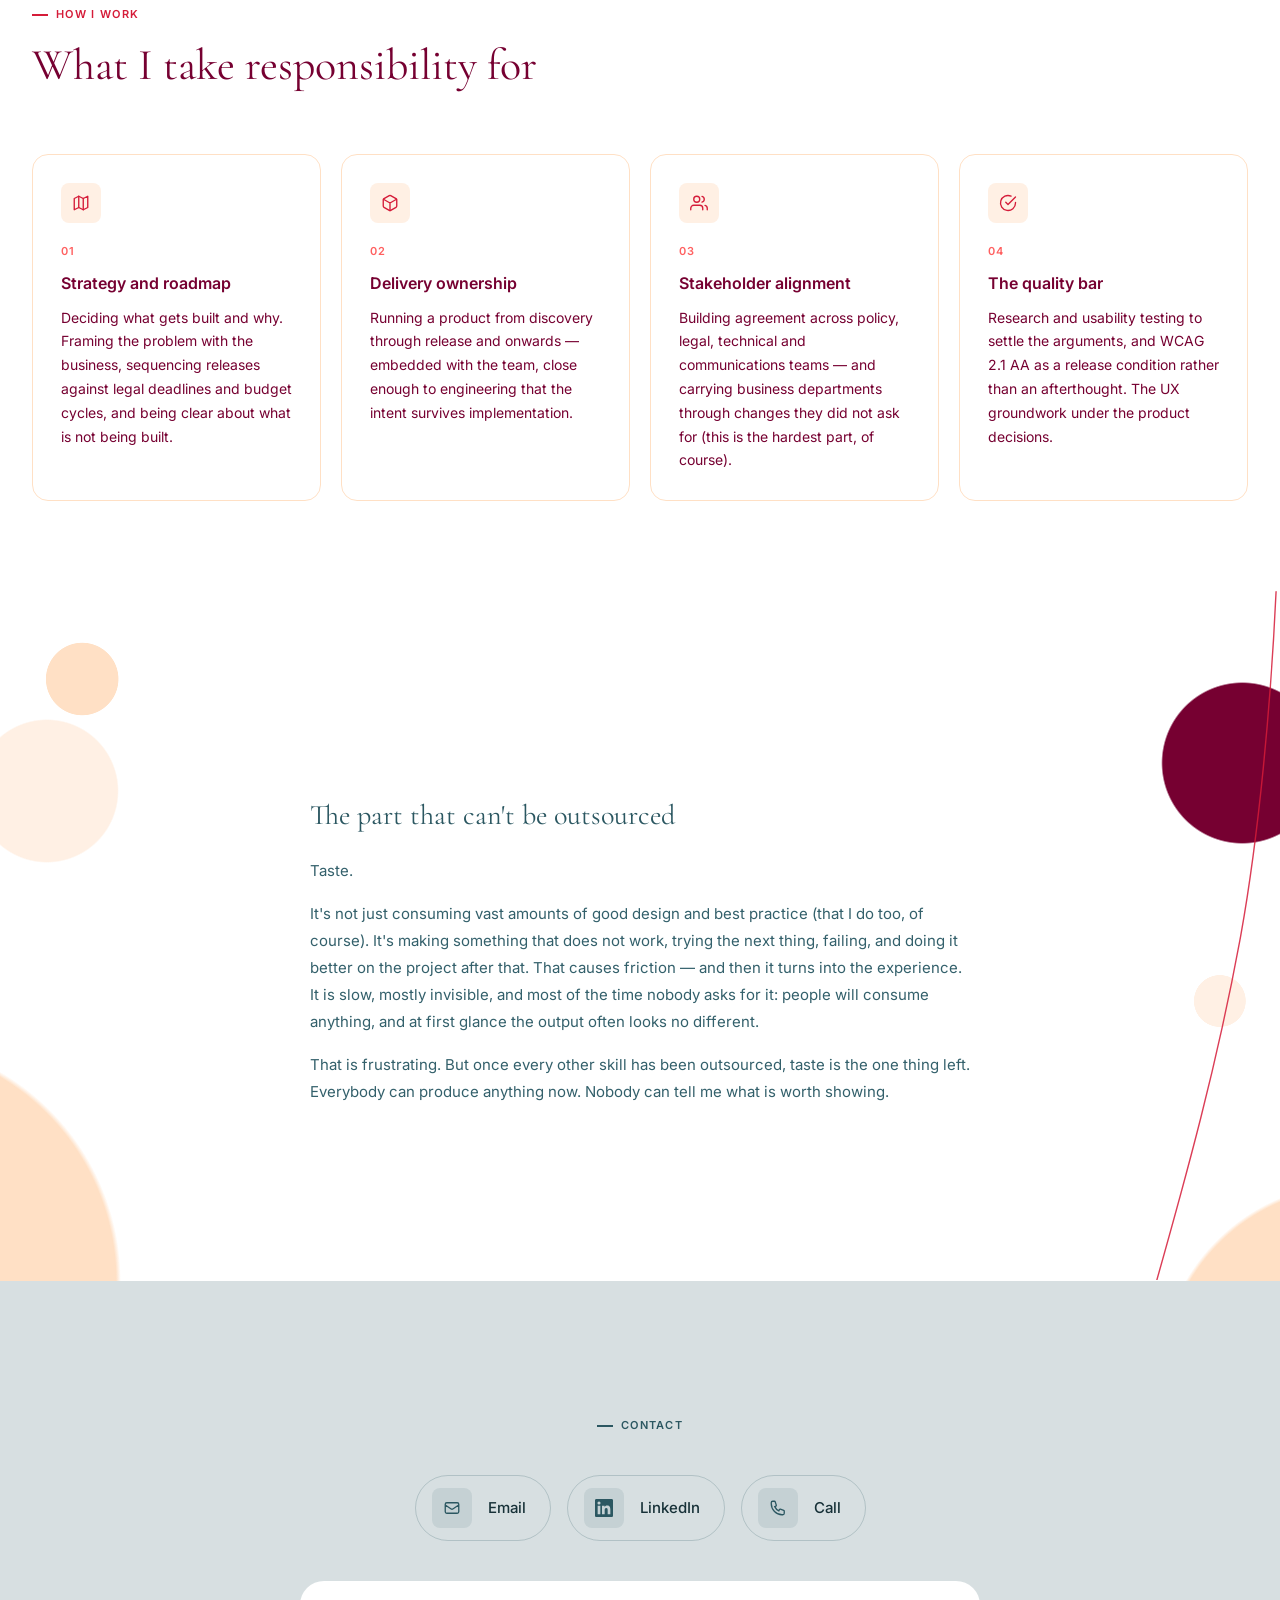
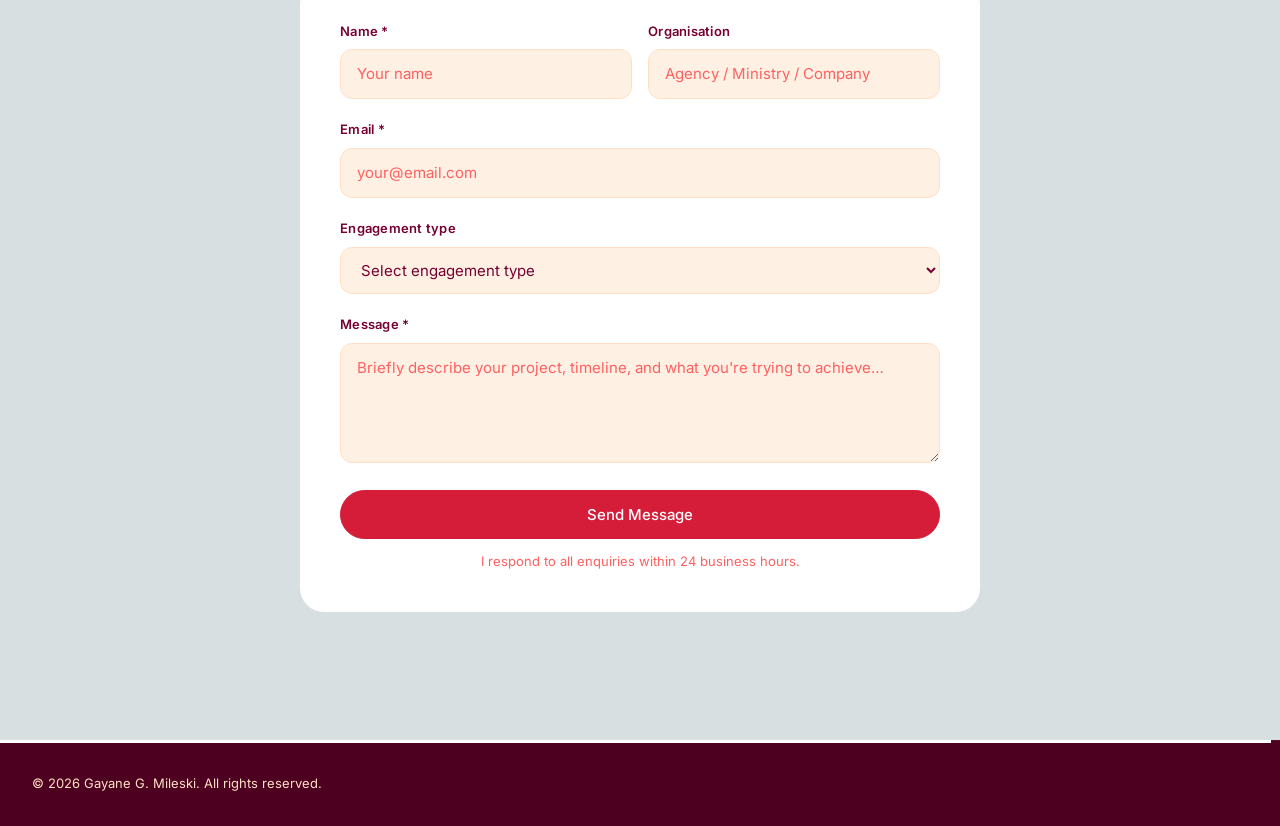
==== commit 37e49f35: "New copy for the coda Title unchanged; the three paragraphs are replaced, opening on "Taste." standi" ====
--- a/index.html
+++ b/index.html
@@ -245,8 +245,8 @@
           <div class="practice-coda-inner">
             <h3 class="practice-coda-title">The part that can't be outsourced</h3>
             <div class="practice-coda-body">
-              <p>Taste is doing and trying. Making something that does not work, trying the next thing, failing, and doing it better on the project after that. Not consuming vast amounts of good design and best practice.</p>
-              <p>It causes friction — and then the friction becomes the experience. It is slow, mostly invisible, and most of the time nobody asks for it: people will consume anything, and at first glance the output often looks no different.</p>
+              <p>Taste.</p>
+              <p>It's not just consuming vast amounts of good design and best practice (that I do too, of course). It's making something that does not work, trying the next thing, failing, and doing it better on the project after that. That causes friction — and then it turns into the experience. It is slow, mostly invisible, and most of the time nobody asks for it: people will consume anything, and at first glance the output often looks no different.</p>
               <p>That is frustrating. But once every other skill has been outsourced, taste is the one thing left. Everybody can produce anything now. Nobody can tell me what is worth showing.</p>
             </div>
           </div>
--- a/css/styles.css
+++ b/css/styles.css
@@ -3559,8 +3559,8 @@
 .proj-card:focus-visible { outline: 2px solid var(--color-accent); outline-offset: 3px; }
 
 /* two filled circles and one drawn arc per card, in a darker relative of the
-   card's own tint. no two cards are arranged alike, and each one puts at least
-   one shape over an edge. */
+   card's own tint, the circles barely there and the arc a thin mark. no two
+   cards are arranged alike, and each one puts at least one shape over an edge. */
 .proj-card::before {
   content: '';
   position: absolute;
@@ -3573,9 +3573,9 @@
       transparent 0 calc(100% - 1.5px),
       rgb(var(--proj-ink, 43 87 97) / 0.42) calc(100% - 1.5px) 100%, transparent 100%),
     radial-gradient(circle var(--ps-r) at var(--ps-x) var(--ps-y),
-      rgb(var(--proj-ink, 43 87 97) / 0.28) 0 98%, transparent 100%),
+      rgb(var(--proj-ink, 43 87 97) / 0.1) 0 98%, transparent 100%),
     radial-gradient(circle var(--pb-r) at var(--pb-x) var(--pb-y),
-      rgb(var(--proj-ink, 43 87 97) / 0.15) 0 98%, transparent 100%);
+      rgb(var(--proj-ink, 43 87 97) / 0.1) 0 98%, transparent 100%);
 }
 /* arc, small disc, big disc */
 .proj-card:nth-child(1) {
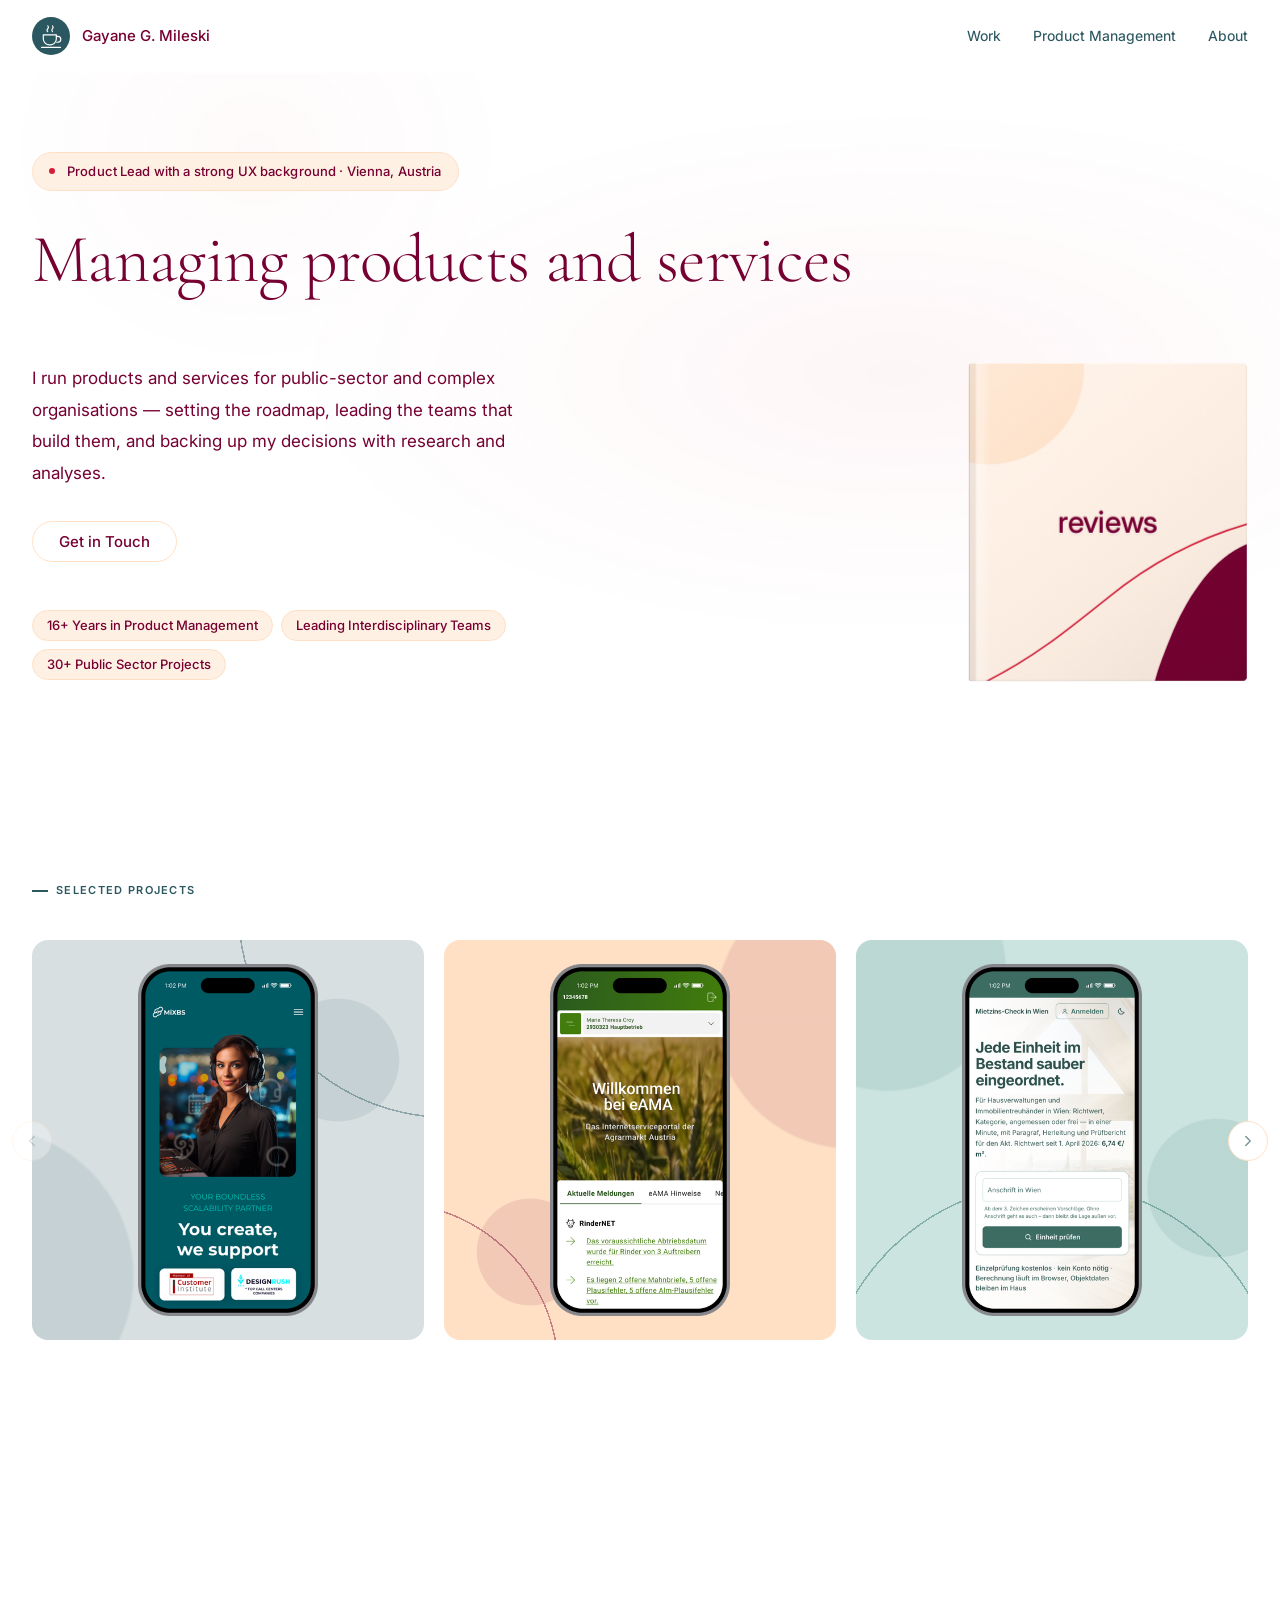
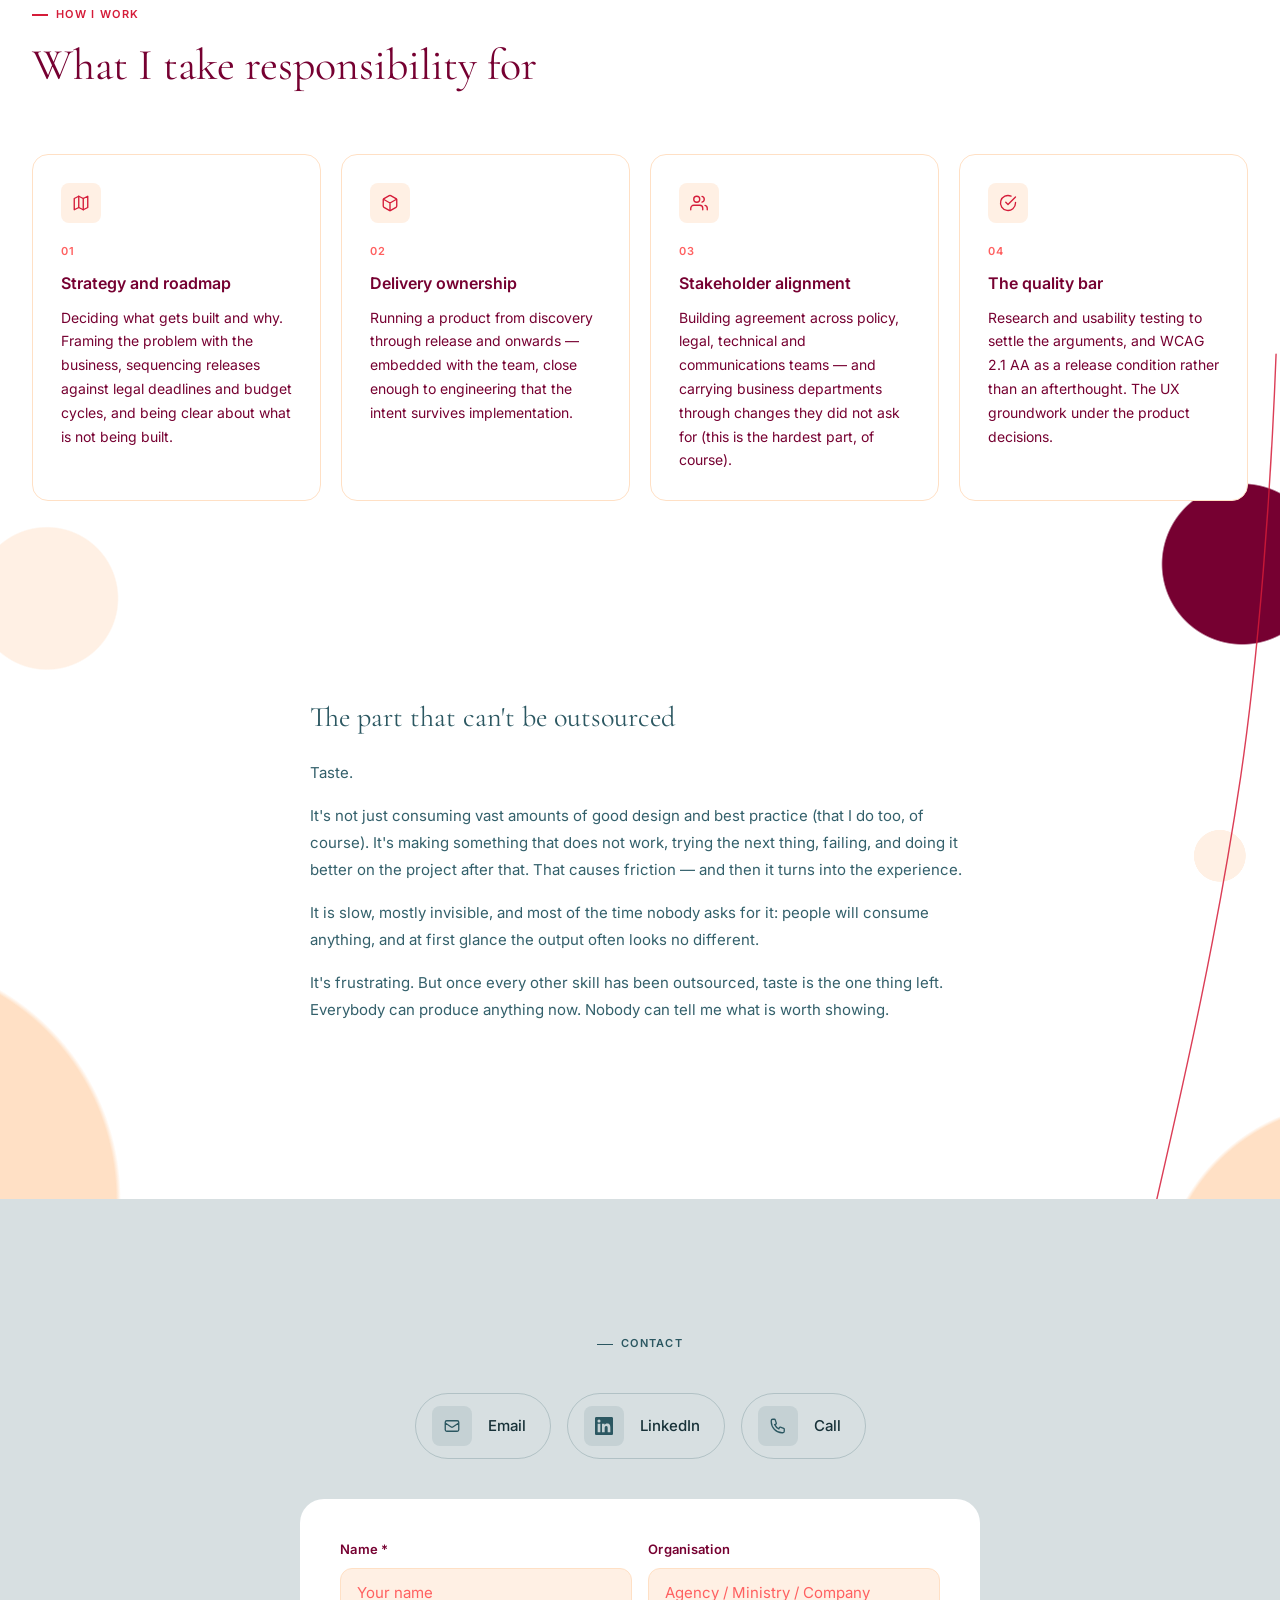
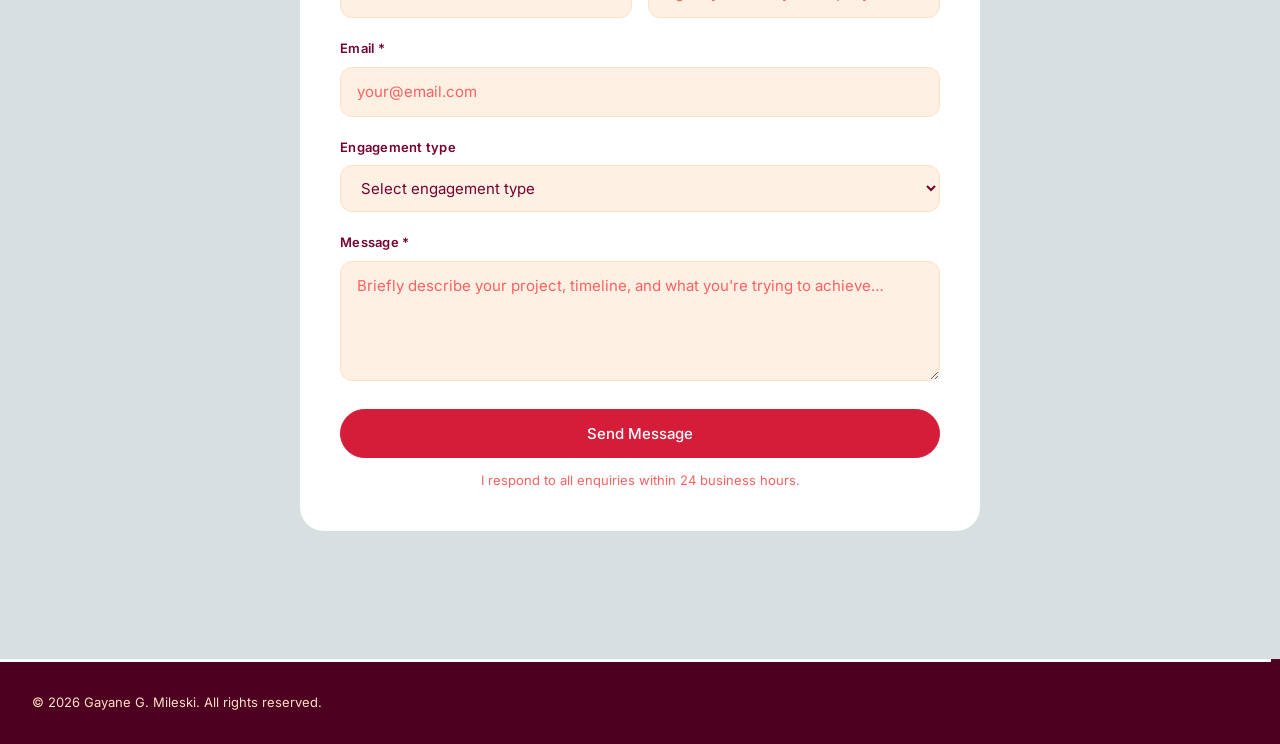
==== commit 241584c4: "200px to the coda, and the art passes under the cards The block loses its top margin and takes a fla" ====
--- a/index.html
+++ b/index.html
@@ -246,8 +246,9 @@
             <h3 class="practice-coda-title">The part that can't be outsourced</h3>
             <div class="practice-coda-body">
               <p>Taste.</p>
-              <p>It's not just consuming vast amounts of good design and best practice (that I do too, of course). It's making something that does not work, trying the next thing, failing, and doing it better on the project after that. That causes friction — and then it turns into the experience. It is slow, mostly invisible, and most of the time nobody asks for it: people will consume anything, and at first glance the output often looks no different.</p>
-              <p>That is frustrating. But once every other skill has been outsourced, taste is the one thing left. Everybody can produce anything now. Nobody can tell me what is worth showing.</p>
+              <p>It's not just consuming vast amounts of good design and best practice (that I do too, of course). It's making something that does not work, trying the next thing, failing, and doing it better on the project after that. That causes friction — and then it turns into the experience.</p>
+              <p>It is slow, mostly invisible, and most of the time nobody asks for it: people will consume anything, and at first glance the output often looks no different.</p>
+              <p>It's frustrating. But once every other skill has been outsourced, taste is the one thing left. Everybody can produce anything now. Nobody can tell me what is worth showing.</p>
             </div>
           </div>
         </div>
--- a/css/styles.css
+++ b/css/styles.css
@@ -806,6 +806,9 @@
   display: grid;
   grid-template-columns: repeat(auto-fill, minmax(240px, 1fr));
   gap: var(--s-5);
+  /* the coda's art runs up behind these — it passes under them, not over */
+  position: relative;
+  z-index: 1;
 }
 
 .expertise-card {
@@ -3428,8 +3431,9 @@
 .practice-coda {
   position: relative;
   z-index: 0;                      /* its own context, so the art stays behind the words */
-  margin-top: var(--s-20);
-  padding: clamp(140px, 17vw, 250px) var(--s-10) var(--s-12);
+  margin-top: 0;
+  /* 200px of air between the cards above and the first line of text */
+  padding: 200px var(--s-10) var(--s-12);
   background: none;
   border: 0;
   border-radius: 0;
@@ -3439,9 +3443,10 @@
   content: '';
   position: absolute;
   z-index: -1;
-  top: 0;
-  /* both panels run on past the block, down to where the contact block starts —
-     so the biggest circles are cut off by the footer and sink into it */
+  /* up behind the cards at one end, down past the contact block's edge at the
+     other — so the art runs under the cards and the biggest circles sink into
+     the footer */
+  top: -160px;
   bottom: calc(-1 * var(--s-32));
   width: var(--w);
 
@@ -3510,7 +3515,7 @@
 /* one column, centred on the page */
 .practice-coda-body { max-width: none; }
 @media (max-width: 768px) {
-  .practice-coda { padding: clamp(110px, 30vw, 170px) var(--s-6) var(--s-8); }
+  .practice-coda { padding: clamp(110px, 30vw, 170px) var(--s-6) var(--s-8); margin-top: var(--s-10); }
 }
 
 /* the section label stands alone where there is no title under it */
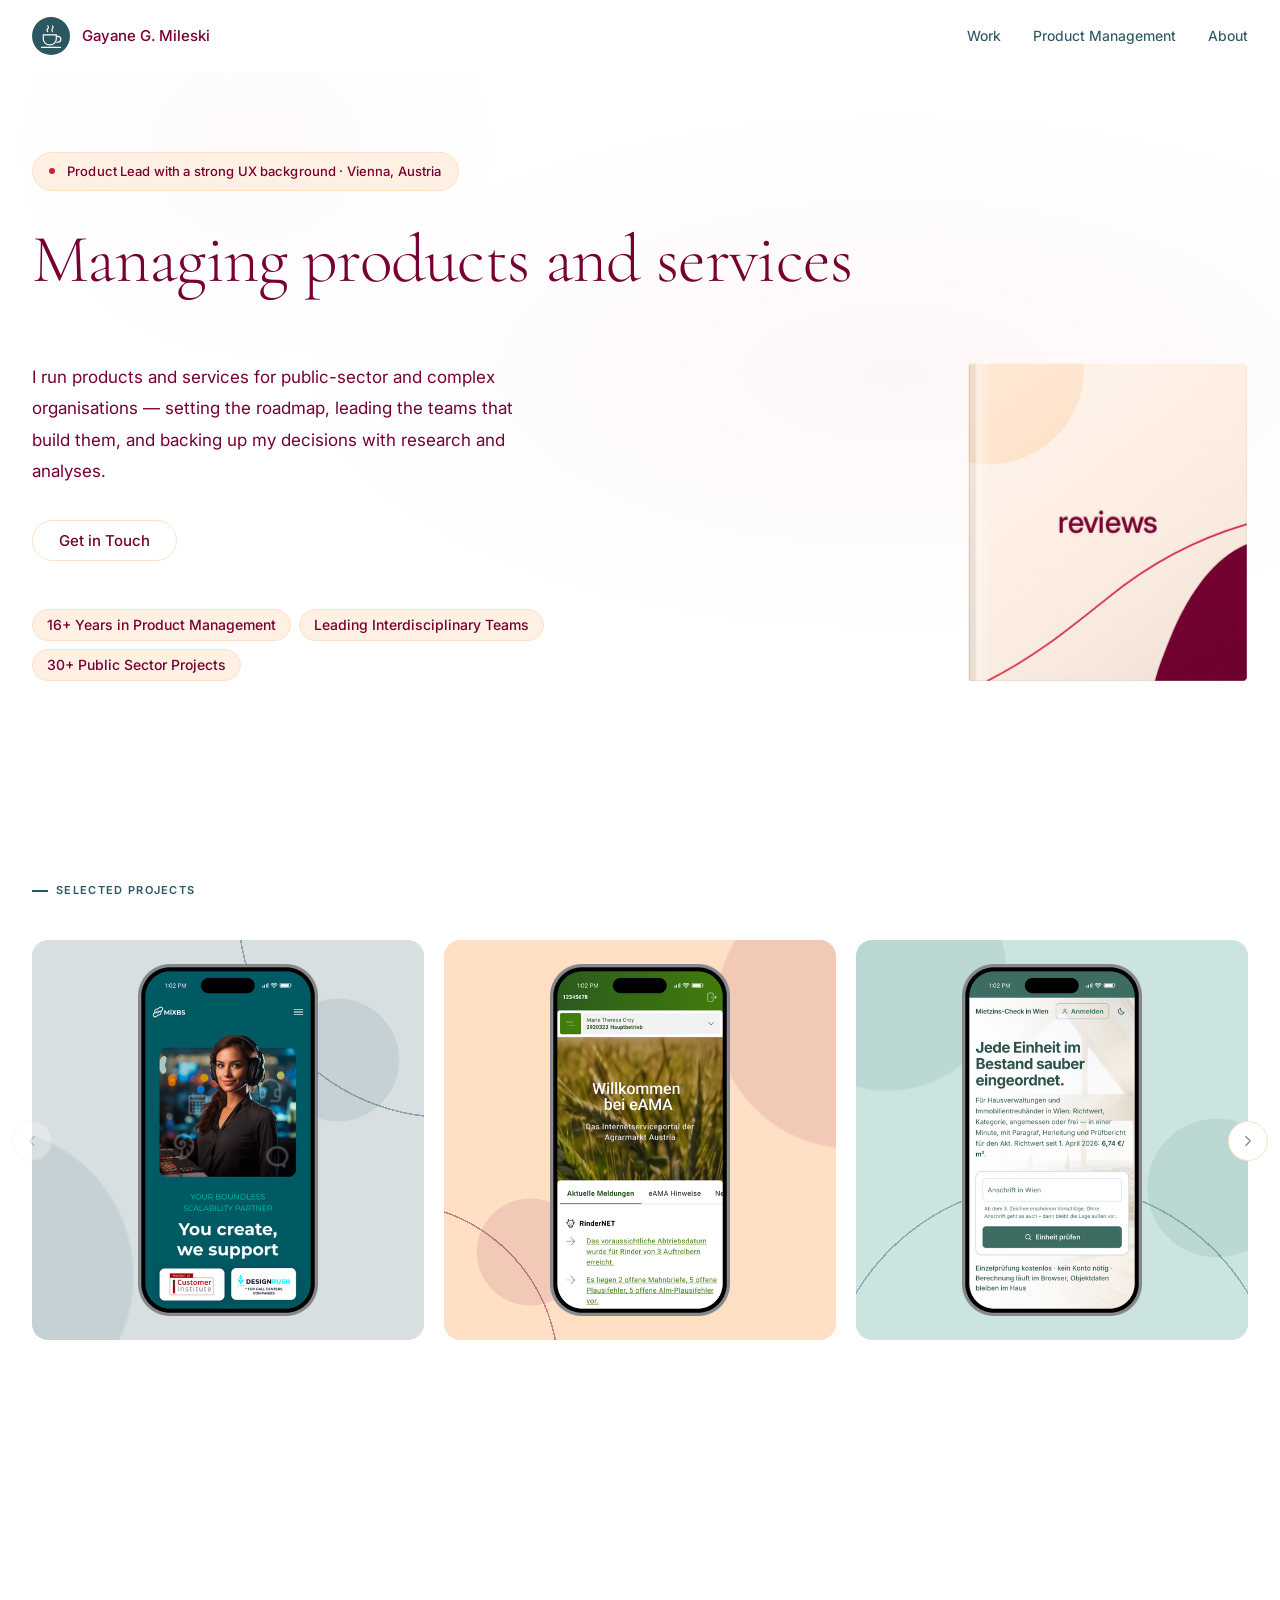
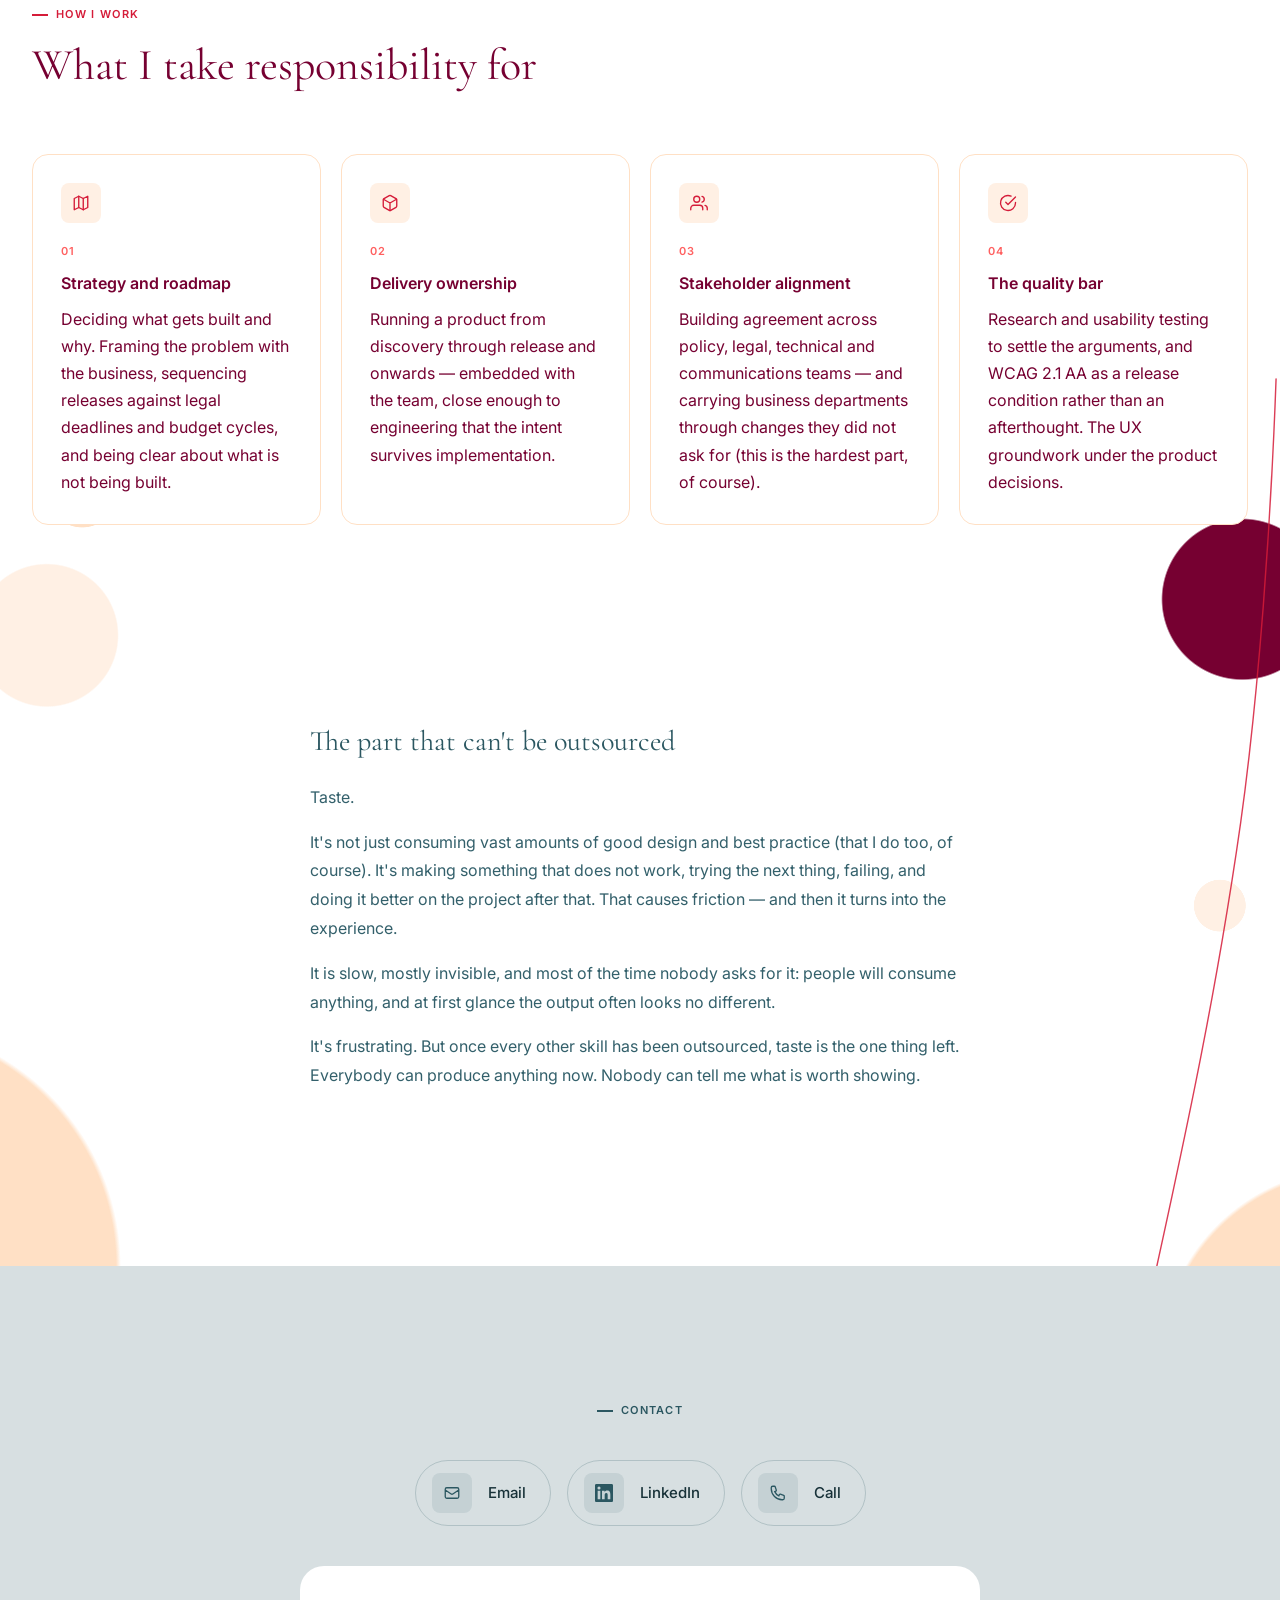
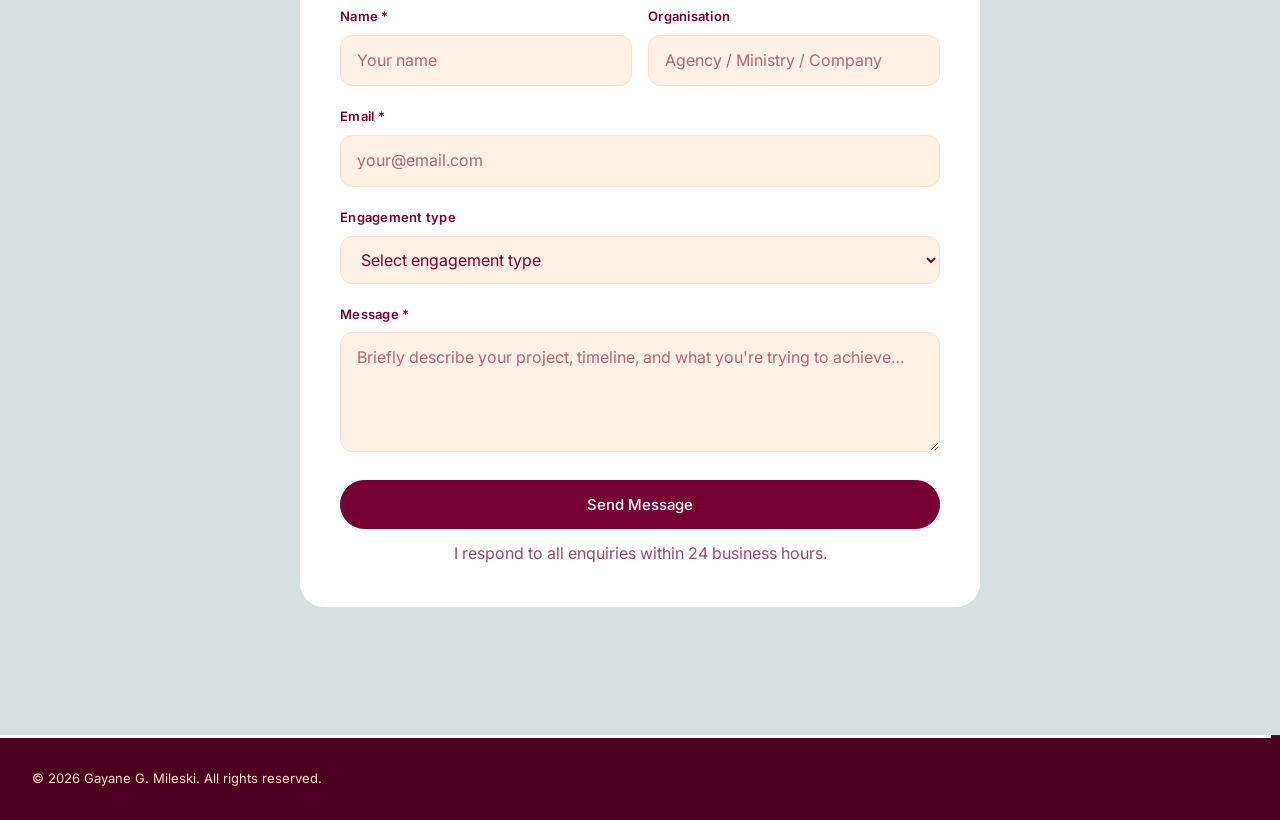
==== commit f5b41ae0: "Dark wine on the contact forms, 1rem body copy, 14px chips The form's red pieces go to wine on all e" ====
--- a/index.html
+++ b/index.html
@@ -78,9 +78,9 @@
           </div>
 
           <div style="display:flex; flex-wrap:wrap; gap:var(--s-2); margin-top:var(--s-5);" data-reveal data-reveal-delay="4">
-            <span style="padding:4px 14px; background:var(--gray-100); color:var(--gray-600); border-radius:var(--r-full); font-size:0.8125rem; font-weight:500; border:1px solid var(--gray-200);">16+ Years in Product Management</span>
-            <span style="padding:4px 14px; background:var(--gray-100); color:var(--gray-600); border-radius:var(--r-full); font-size:0.8125rem; font-weight:500; border:1px solid var(--gray-200);">Leading Interdisciplinary Teams</span>
-            <span style="padding:4px 14px; background:var(--gray-100); color:var(--gray-600); border-radius:var(--r-full); font-size:0.8125rem; font-weight:500; border:1px solid var(--gray-200);">30+ Public Sector Projects</span>
+            <span style="padding:4px 14px; background:var(--gray-100); color:var(--gray-600); border-radius:var(--r-full); font-size:0.875rem; font-weight:500; border:1px solid var(--gray-200);">16+ Years in Product Management</span>
+            <span style="padding:4px 14px; background:var(--gray-100); color:var(--gray-600); border-radius:var(--r-full); font-size:0.875rem; font-weight:500; border:1px solid var(--gray-200);">Leading Interdisciplinary Teams</span>
+            <span style="padding:4px 14px; background:var(--gray-100); color:var(--gray-600); border-radius:var(--r-full); font-size:0.875rem; font-weight:500; border:1px solid var(--gray-200);">30+ Public Sector Projects</span>
           </div>
 
         </div>
@@ -326,10 +326,10 @@
           </form>
           <div class="form-success" hidden style="text-align:center; padding: var(--s-10);">
             <div style="width:56px; height:56px; background:var(--teal-50); border-radius:50%; display:flex; align-items:center; justify-content:center; margin:0 auto var(--s-5);">
-              <svg width="24" height="24" fill="none" stroke="var(--teal-700)" stroke-width="2" viewBox="0 0 24 24"><path d="M9 12l2 2 4-4m6 2a9 9 0 11-18 0 9 9 0 0118 0z"/></svg>
+              <svg width="24" height="24" fill="none" stroke="#760031" stroke-width="2" viewBox="0 0 24 24"><path d="M9 12l2 2 4-4m6 2a9 9 0 11-18 0 9 9 0 0118 0z"/></svg>
             </div>
             <h3 style="font-size:1.125rem; font-weight:600; color:var(--gray-900); margin-bottom:var(--s-3);">Message received</h3>
-            <p style="font-size:0.9375rem; color:var(--gray-500);">Thank you for reaching out. I'll be in touch within 24 hours.</p>
+            <p style="font-size:1rem; color:var(--gray-500);">Thank you for reaching out. I'll be in touch within 24 hours.</p>
           </div>
         </div>
 
--- a/css/styles.css
+++ b/css/styles.css
@@ -492,15 +492,16 @@
   background: var(--gray-50);
 }
 
+/* the contact form's submit — dark wine, not the crimson accent */
 .btn-teal {
-  background: var(--teal-700);
+  background: #760031;
   color: var(--white);
-  border-color: var(--teal-700);
+  border-color: #760031;
 }
 .btn-teal:hover {
-  background: var(--teal-800);
-  border-color: var(--teal-800);
-  box-shadow: 0 4px 16px rgba(213,28,57,0.3);
+  background: #4D0020;
+  border-color: #4D0020;
+  box-shadow: 0 4px 16px rgba(118,0,49,0.3);
 }
 
 .btn-ghost {
@@ -856,7 +857,7 @@
 }
 
 .expertise-card-desc {
-  font-size: 0.875rem;
+  font-size: 1rem;
   line-height: 1.7;
   color: var(--gray-500);
 }
@@ -948,7 +949,7 @@
 .tag {
   padding: var(--s-1) var(--s-3);
   border-radius: var(--r-full);
-  font-size: 0.6875rem;
+  font-size: 0.875rem;
   font-weight: 600;
   letter-spacing: 0.05em;
   text-transform: uppercase;
@@ -984,7 +985,7 @@
 }
 
 .work-card-desc {
-  font-size: 0.9375rem;
+  font-size: 1rem;
   line-height: 1.75;
   color: var(--gray-500);
   margin-bottom: var(--s-8);
@@ -1282,7 +1283,7 @@
 }
 
 .process-step-desc {
-  font-size: 0.8125rem;
+  font-size: 1rem;
   line-height: 1.6;
   color: var(--gray-500);
 }
@@ -1318,7 +1319,7 @@
 .process-phase-tag {
   padding: var(--s-1) var(--s-3);
   border-radius: var(--r-full);
-  font-size: 0.8125rem;
+  font-size: 0.875rem;
   font-weight: 500;
   background: var(--gray-100);
   color: var(--gray-700);
@@ -1368,7 +1369,7 @@
 }
 
 .metric-context {
-  font-size: 0.875rem;
+  font-size: 1rem;
   color: var(--gray-500);
   line-height: 1.6;
 }
@@ -1422,7 +1423,7 @@
 }
 
 .testimonial-text {
-  font-size: 0.9375rem;
+  font-size: 1rem;
   line-height: 1.8;
   color: var(--gray-700);
   font-style: italic;
@@ -1498,7 +1499,7 @@
   display: flex;
   align-items: center;
   gap: var(--s-3);
-  font-size: 0.8125rem;
+  font-size: 0.875rem;
   font-weight: 500;
   color: var(--gray-700);
   white-space: nowrap;
@@ -1608,7 +1609,7 @@
   margin-bottom: var(--s-1);
 }
 .about-highlight-desc {
-  font-size: 0.875rem;
+  font-size: 1rem;
   color: var(--gray-500);
   line-height: 1.6;
 }
@@ -1696,7 +1697,7 @@
 }
 .timeline-desc {
   max-width: 58ch;
-  font-size: 0.9375rem;
+  font-size: 1rem;
   line-height: 1.75;
   color: var(--gray-600);
 }
@@ -1822,7 +1823,7 @@
   background: var(--gray-50);
   border: 1.5px solid var(--gray-200);
   border-radius: var(--r-lg);
-  font-size: 0.9375rem;
+  font-size: 1rem;
   color: var(--gray-900);
   transition: border-color var(--t-fast), background var(--t-fast), box-shadow var(--t-fast);
   outline: none;
@@ -1830,12 +1831,13 @@
 .form-input:focus,
 .form-textarea:focus,
 .form-select:focus {
-  border-color: var(--teal-600);
+  border-color: #760031;
   background: var(--white);
-  box-shadow: 0 0 0 3px rgba(213,28,57,0.1);
-}
+  box-shadow: 0 0 0 3px rgba(118,0,49,0.12);
+}
+/* wine, held back so a hint still reads as a hint */
 .form-input::placeholder,
-.form-textarea::placeholder { color: var(--gray-400); }
+.form-textarea::placeholder { color: rgba(118,0,49,0.58); }
 
 .form-textarea {
   min-height: 120px;
@@ -1849,8 +1851,8 @@
 }
 
 .form-note {
-  font-size: 0.8125rem;
-  color: var(--gray-400);
+  font-size: 1rem;
+  color: rgba(118,0,49,0.72);
   margin-top: var(--s-3);
   text-align: center;
 }
@@ -2036,7 +2038,7 @@
   padding: var(--s-2) var(--s-4);
   border: 1px solid rgba(255,255,255,0.2);
   border-radius: var(--r-full);
-  font-size: 0.75rem;
+  font-size: 0.875rem;
   font-weight: 600;
   letter-spacing: 0.08em;
   text-transform: uppercase;
@@ -2278,7 +2280,7 @@
 .ba-badge {
   padding: var(--s-1) var(--s-3);
   border-radius: var(--r-full);
-  font-size: 0.75rem;
+  font-size: 0.875rem;
   font-weight: 700;
   letter-spacing: 0.06em;
   text-transform: uppercase;
@@ -2314,7 +2316,7 @@
   border-radius: 50%;
   background: var(--teal-700);
   color: var(--white);
-  font-size: 0.75rem;
+  font-size: 0.875rem;
   font-weight: 700;
   display: grid;
   place-items: center;
@@ -2328,7 +2330,7 @@
   margin-bottom: var(--s-1);
 }
 .finding-desc {
-  font-size: 0.875rem;
+  font-size: 1rem;
   line-height: 1.65;
   color: var(--gray-500);
 }
@@ -3344,7 +3346,7 @@
 .ga-note {
   margin-top: var(--s-8);
   text-align: center;
-  font-size: 0.875rem;
+  font-size: 1rem;
   color: var(--gray-500);
 }
 .ga-back { margin-left: var(--s-2); color: var(--color-accent); text-decoration: none; border-bottom: 1px solid currentColor; }
@@ -3507,7 +3509,7 @@
   margin-bottom: var(--s-6);
 }
 .practice-coda-body p {
-  font-size: 0.9375rem;
+  font-size: 1rem;
   line-height: 1.8;
   color: #33606b;
 }
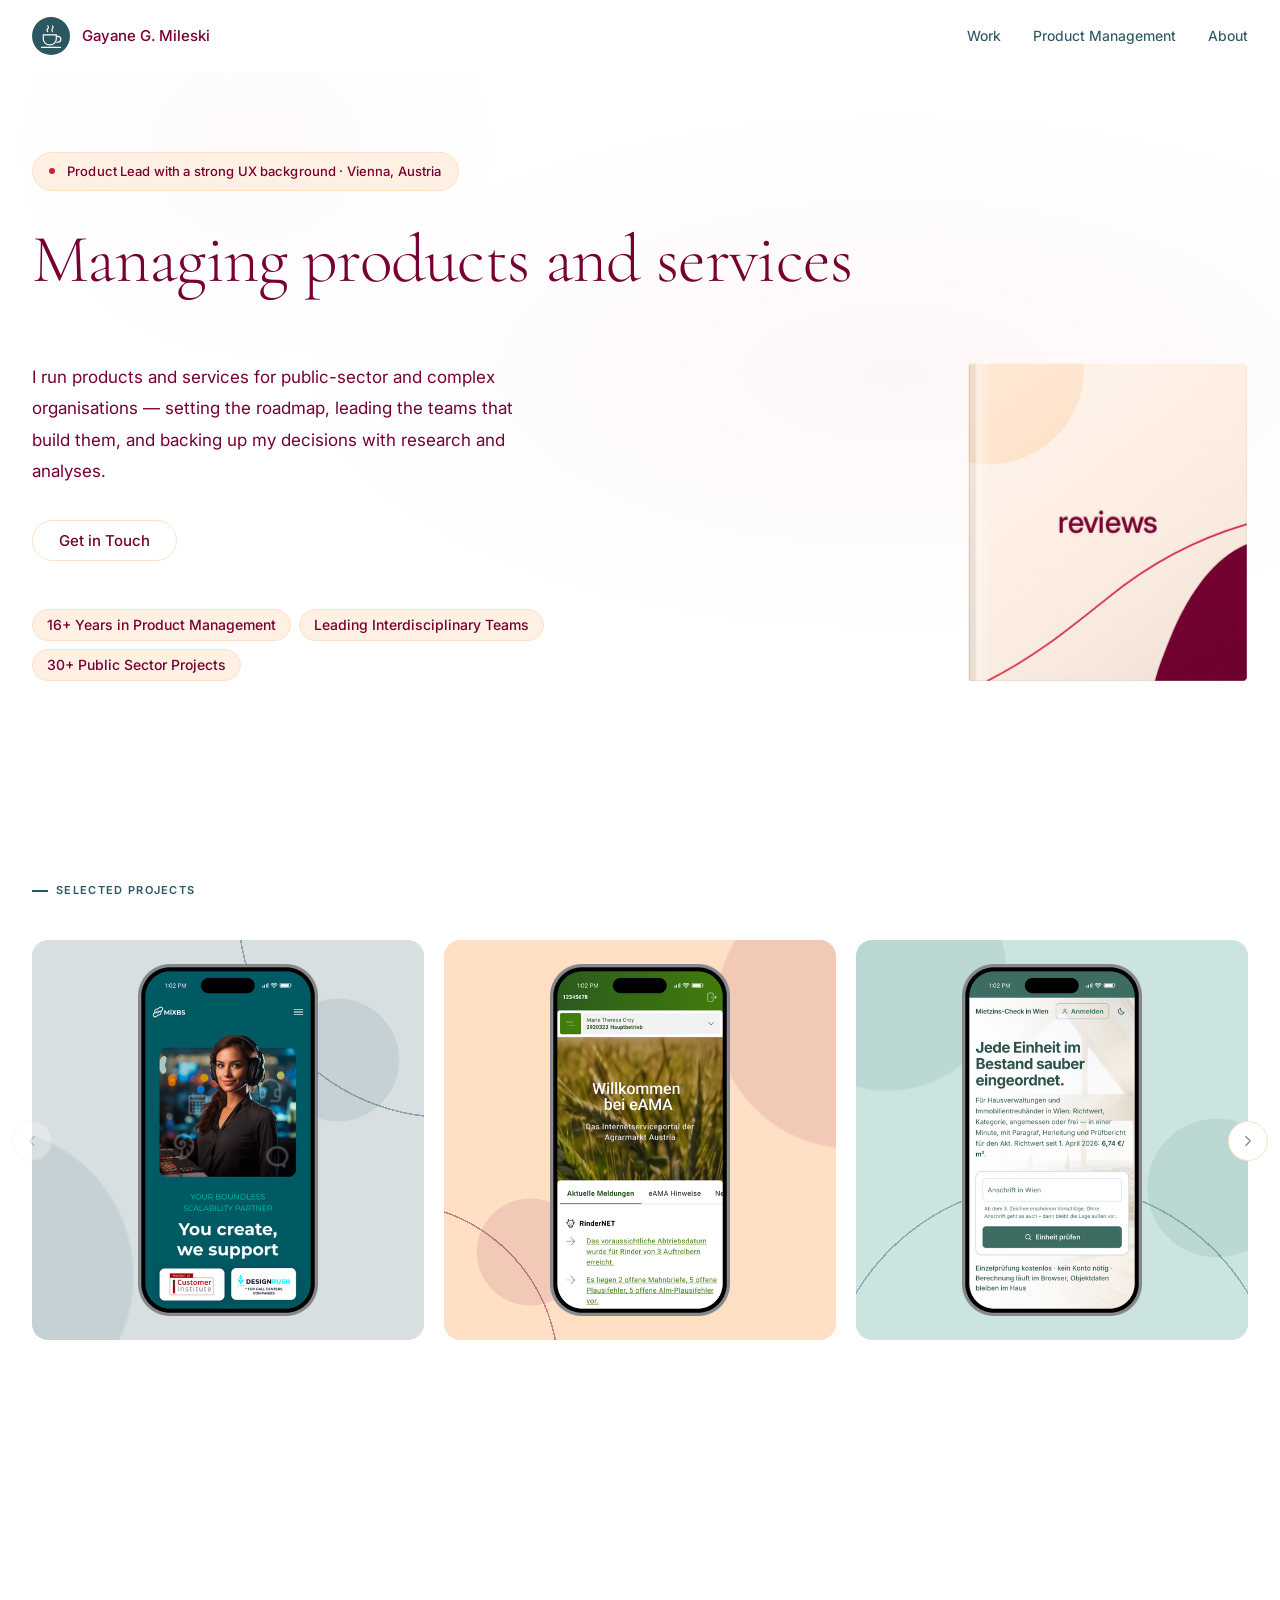
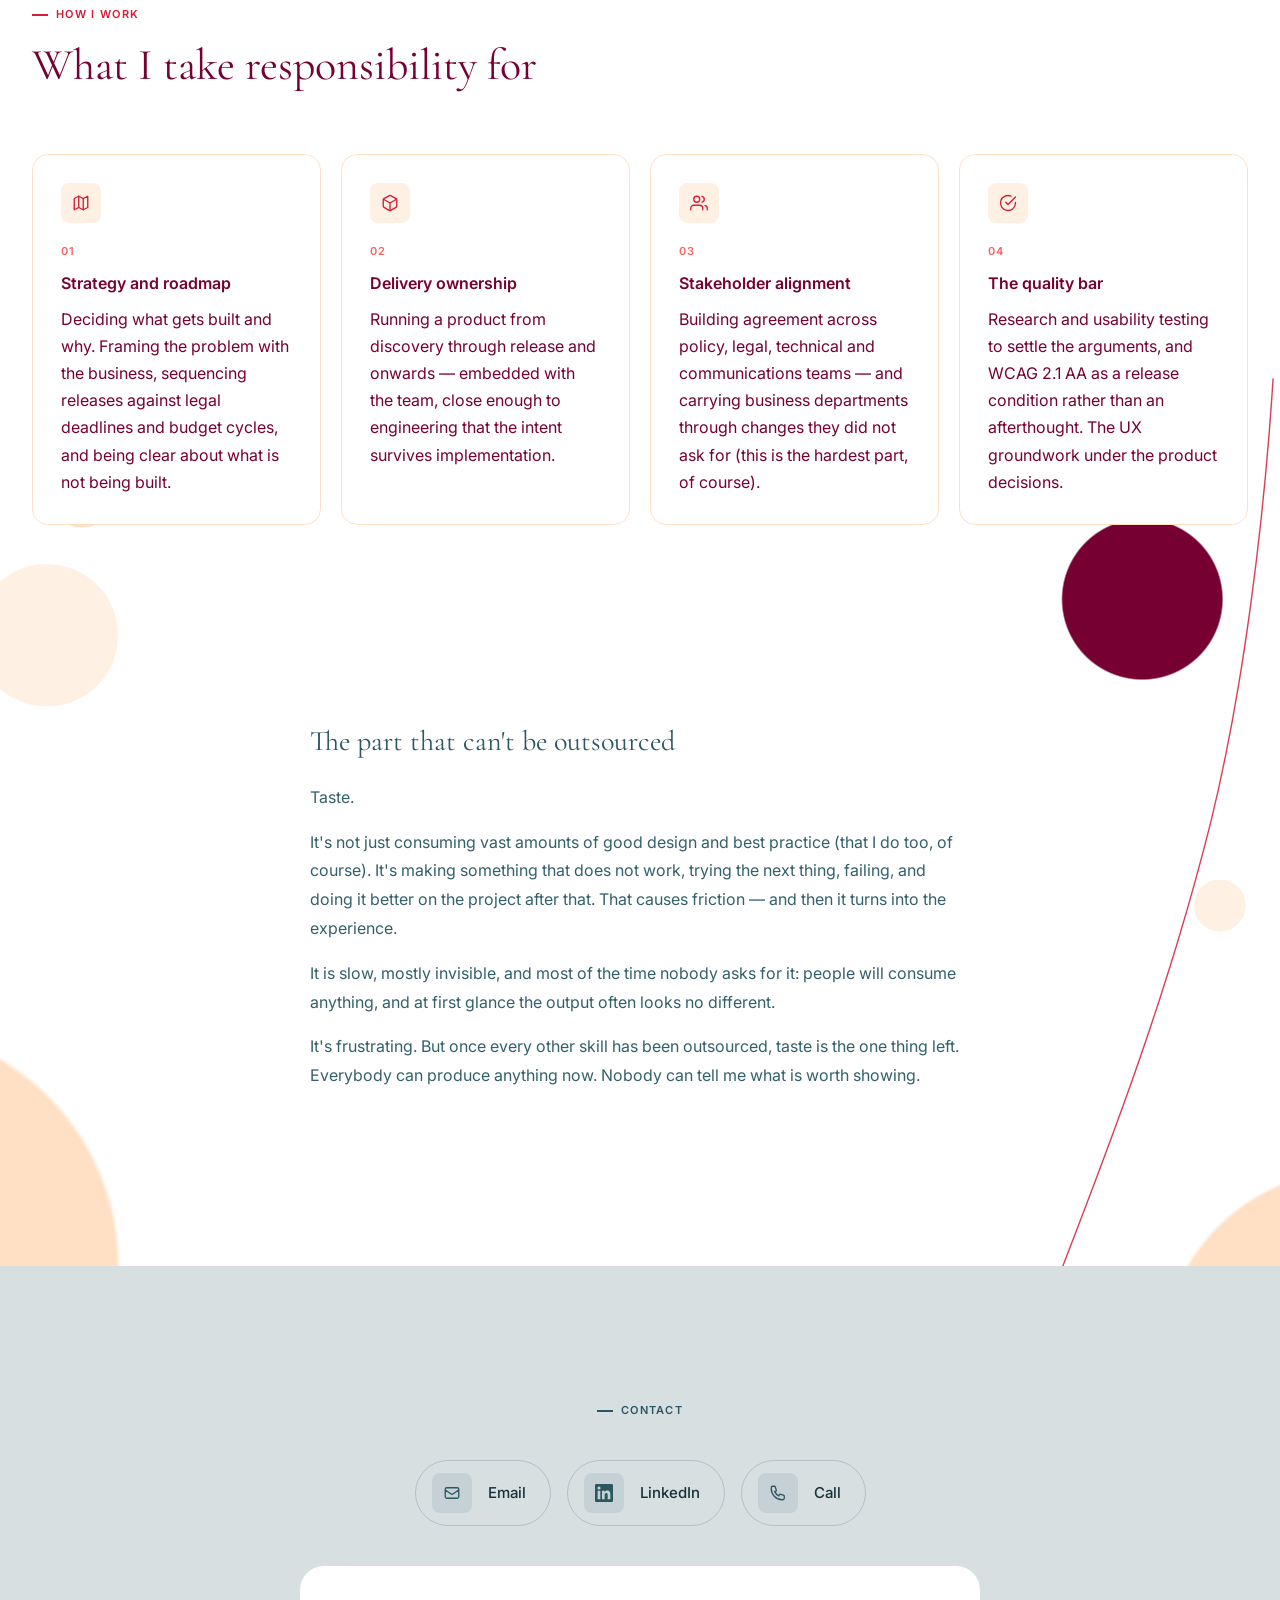
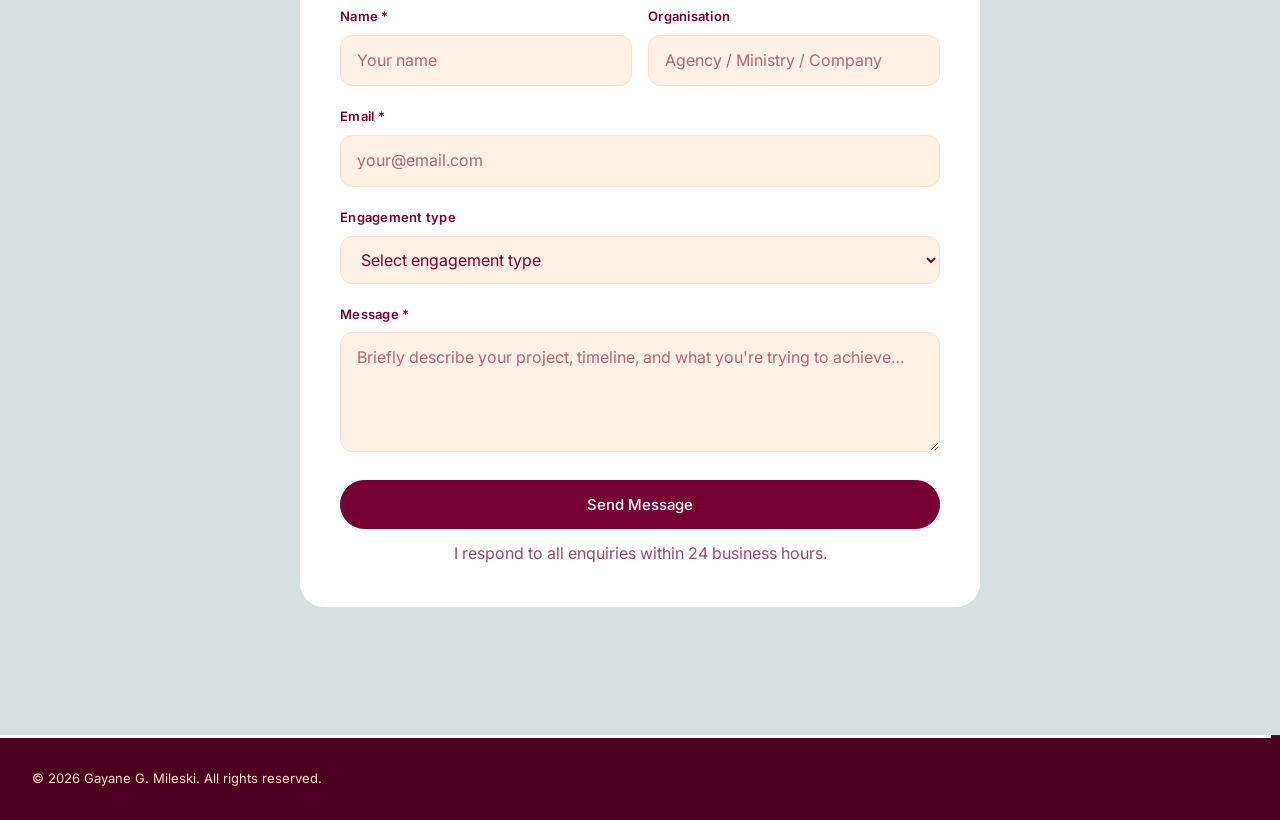
==== commit 68880544: "Fold product management into the work page The nine expansion panels and their scoped stylesheet mov" ====
--- a/index.html
+++ b/index.html
@@ -39,7 +39,7 @@
 
       <ul class="nav-menu nav-menu--teal" id="nav-menu" role="list">
         <li><a href="work.html" class="nav-link">Work</a></li>
-        <li><a href="product-management.html" class="nav-link">Product Management</a></li>
+        <li><a href="work.html#product-management" class="nav-link">Product Management</a></li>
         <li><a href="about.html" class="nav-link">About</a></li>
       </ul>
     </nav>
--- a/css/styles.css
+++ b/css/styles.css
@@ -3480,11 +3480,17 @@
    differently. nothing here answers the other side. */
 .practice-coda::after {
   right: calc(50% - 50vw);
+  /* this panel reaches further in than the left one, only so the burgundy can
+     sit that much closer to the text. everything else here is measured from the
+     right edge, so nothing else moves with it. */
+  --reach: 100px;
+  width: calc(var(--w) + var(--reach));
   --rb: min(calc(var(--w) * 1.50), 360px);
   --rm: min(calc(var(--w) * 0.62), 172px);
   --rs: min(calc(var(--w) * 0.20),  58px);
   --xb: min(calc(var(--w) * 0.25), calc(var(--w) - var(--rb) - 10px));
-  --xm: min(calc(var(--w) * 0.78), calc(var(--w) - var(--rm) - 12px));
+  --xm: min(calc(var(--w) * 0.78 + var(--reach)),
+            calc(var(--w) + var(--reach) - var(--rm) - 12px));
   --xs: min(calc(var(--w) * 0.46), calc(var(--w) - var(--rs) - 12px));
   background-image:
     url('../images/coda/line-right.svg'),
